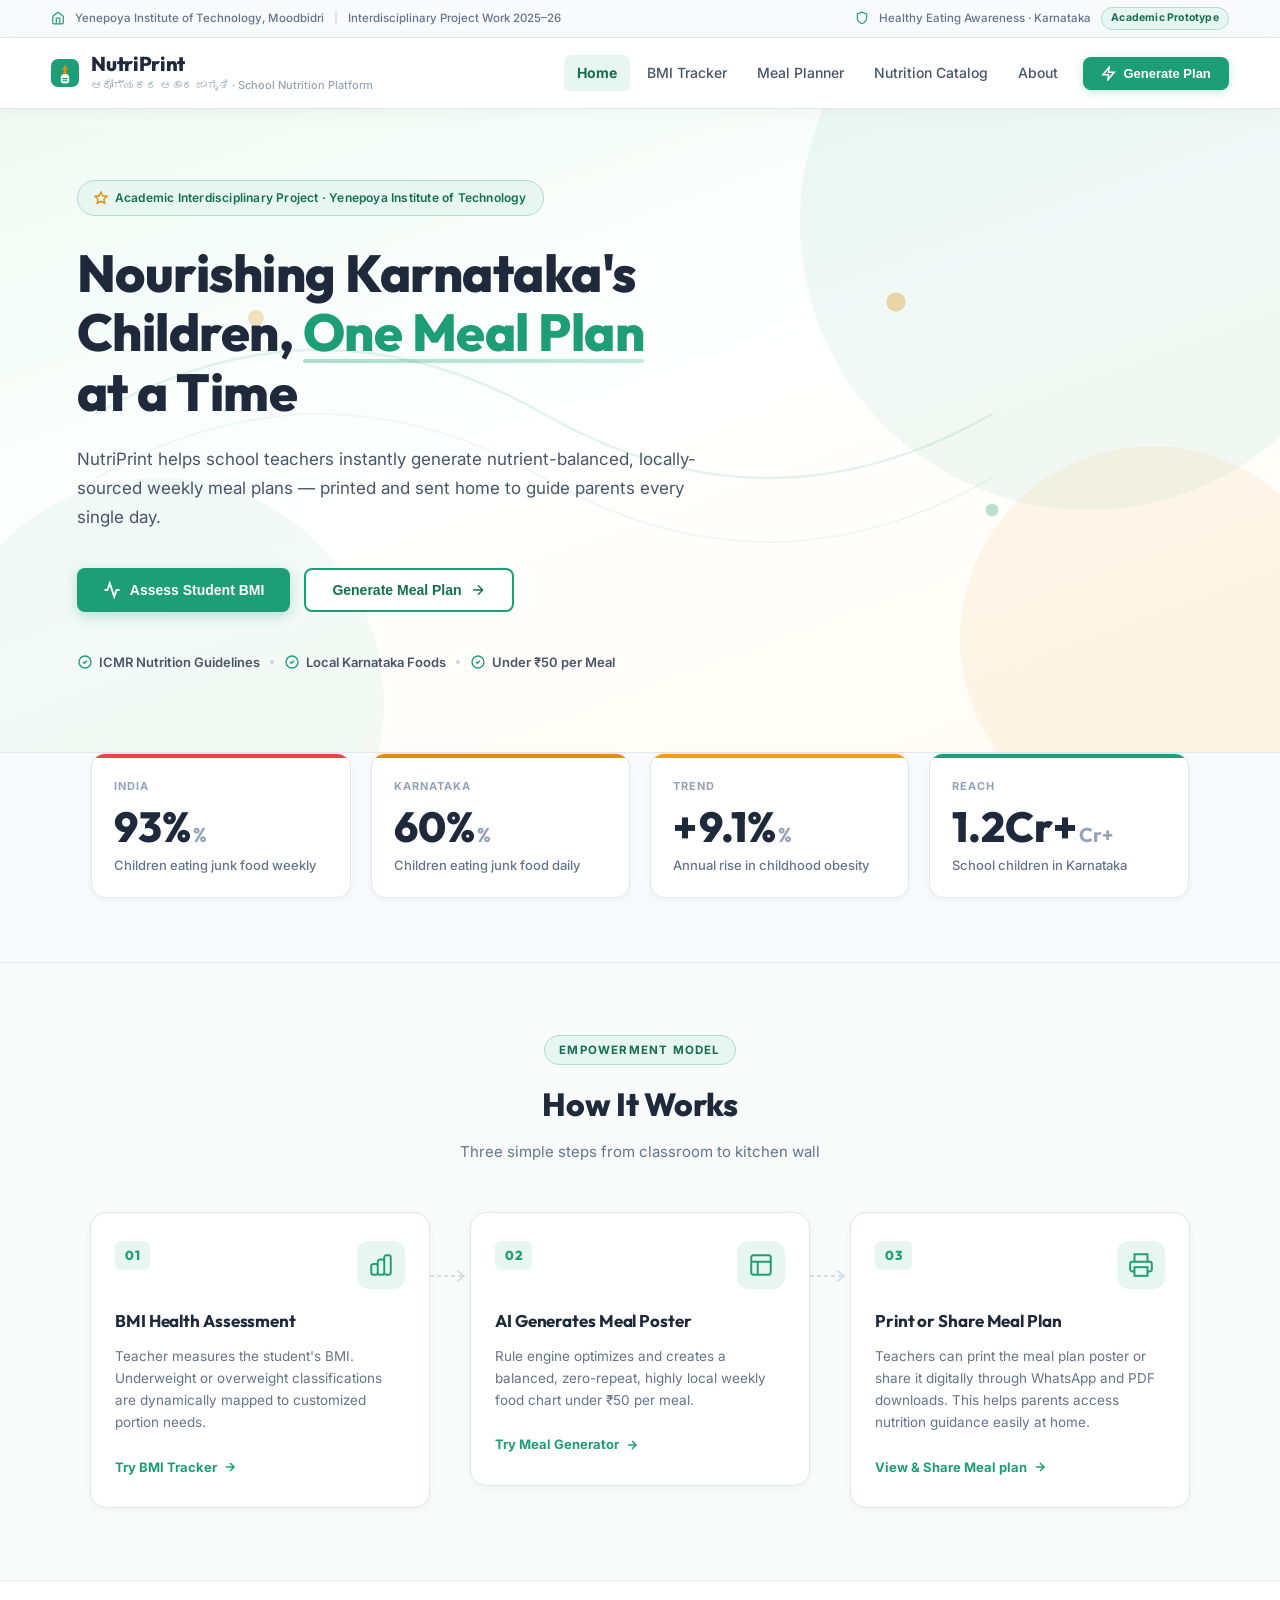
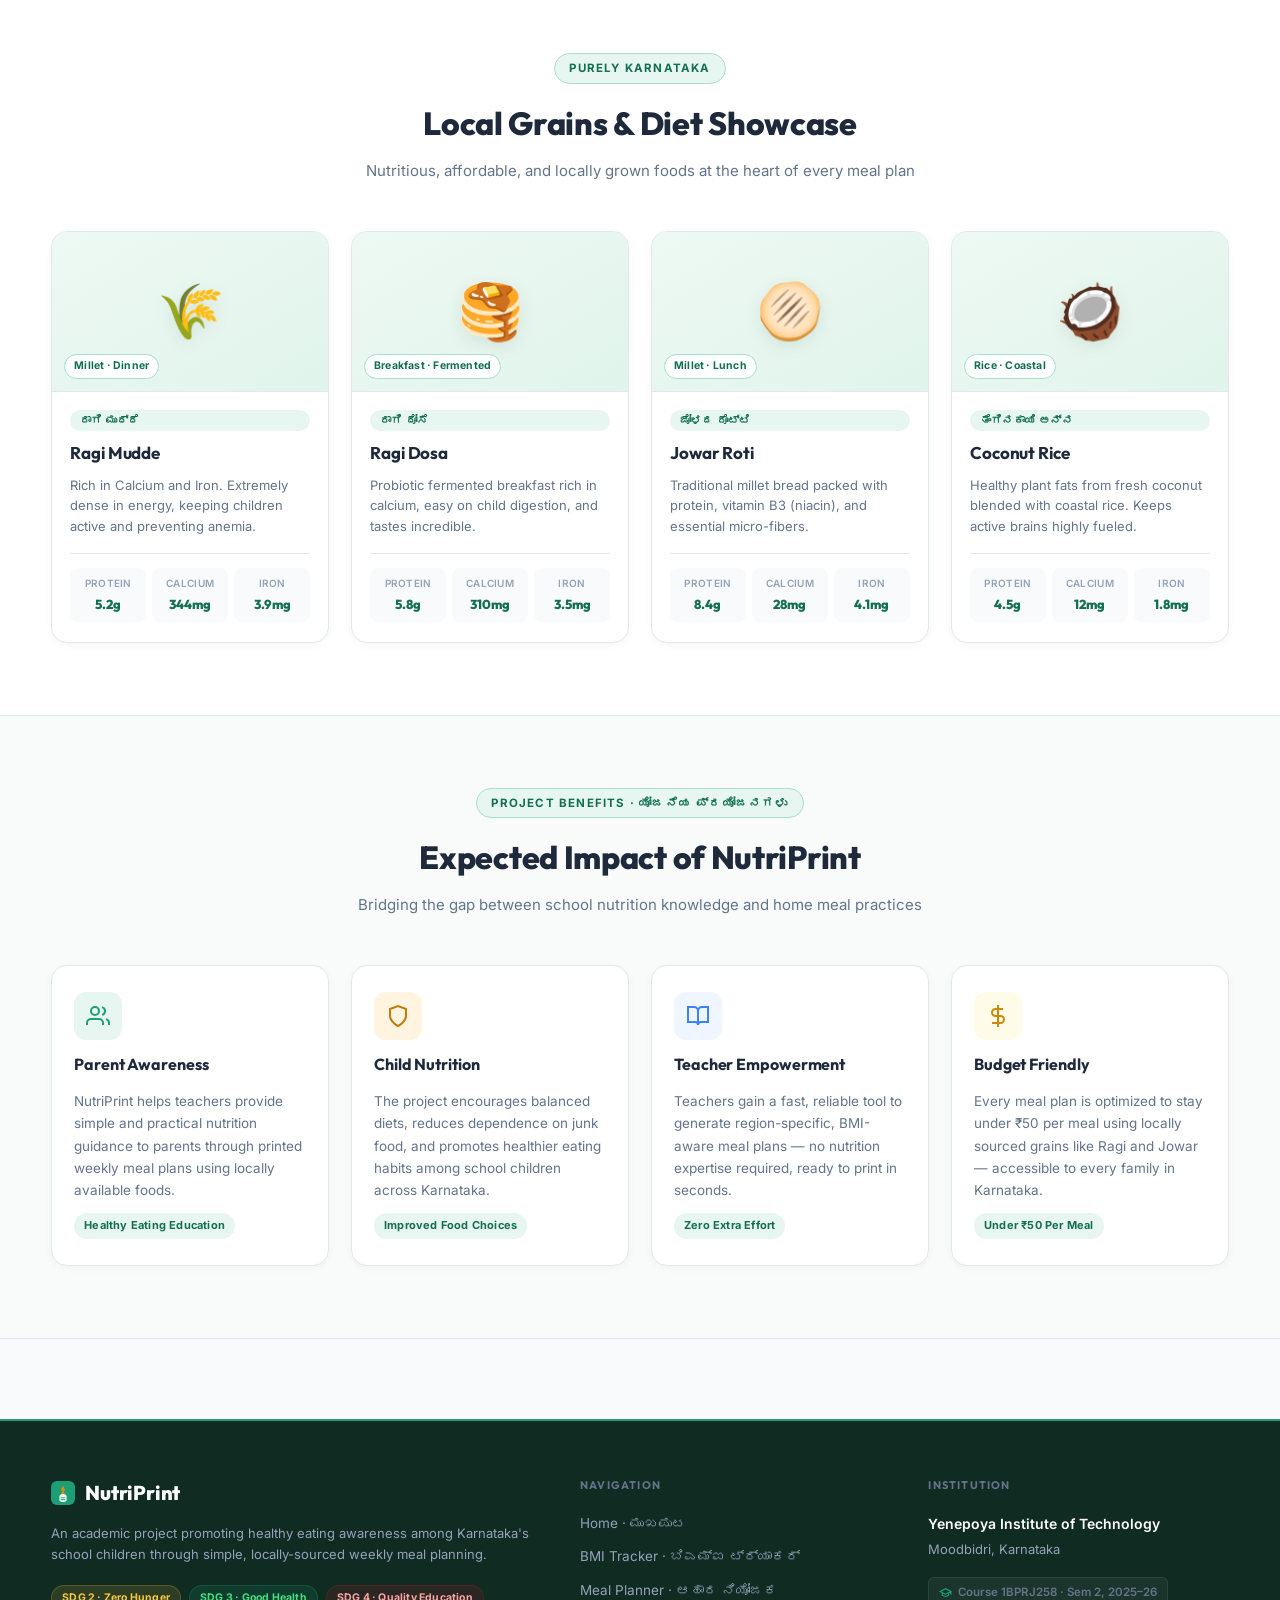
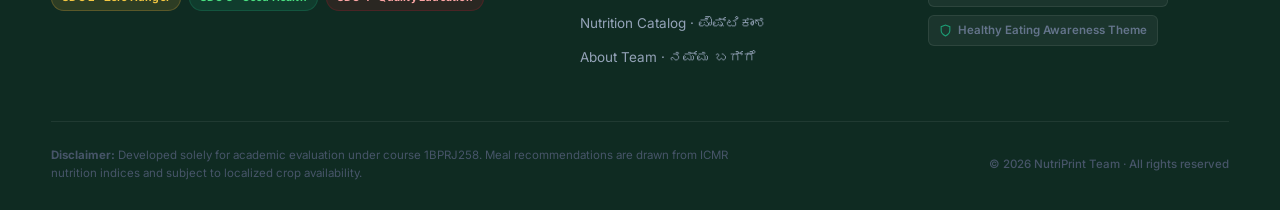
==== static/index.html @ 2e3b9989 "Update index.html" ====
<!DOCTYPE html>
<html lang="en">
<head>
    <meta charset="UTF-8">
    <meta name="viewport" content="width=device-width, initial-scale=1.0">
    <title>NutriPrint – Healthy Eating Awareness for Children</title>
    
    <!-- Stylesheets -->
    <link rel="stylesheet" href="/static/css/style.css">
    <link rel="stylesheet" href="/static/css/print.css" media="print">
    
    <!-- Favicon / Brand Styling -->
    <meta name="theme-color" content="#1D9E75">
    <meta name="description" content="NutriPrint generates customized, nutrient-balanced, local weekly meal plan posters for schools across Karnataka, raising health awareness directly in kitchens.">
</head>
<body>

    <!-- ==========================================
       PROJECT INFORMATION BAR
       ========================================== -->
    <div class="School-bar">
        <div class="left-links">
            <svg width="14" height="14" viewBox="0 0 24 24" fill="none" stroke="currentColor" stroke-width="2" aria-hidden="true"><path d="M3 9l9-7 9 7v11a2 2 0 01-2 2H5a2 2 0 01-2-2z"/><polyline points="9 22 9 12 15 12 15 22"/></svg>
            <span>Yenepoya Institute of Technology, Moodbidri</span>
            <span class="bar-divider">|</span>
            <span>Interdisciplinary Project Work 2025–26</span>
        </div>
        <div class="right-links">
            <svg width="14" height="14" viewBox="0 0 24 24" fill="none" stroke="currentColor" stroke-width="2" aria-hidden="true"><path d="M12 22s8-4 8-10V5l-8-3-8 3v7c0 6 8 10 8 10z"/></svg>
            <span>Healthy Eating Awareness · Karnataka</span>
            <span class="bar-chip">Academic Prototype</span>
        </div>
    </div>
    
    <!-- ==========================================
       MAIN NAVIGATION HEADER
       ========================================== -->
    <header class="main-header">
        <div class="header-container">
            <div class="logo-block">
                <div class="logo-icon" aria-hidden="true">
                    <svg width="28" height="28" viewBox="0 0 40 40" fill="none" xmlns="http://www.w3.org/2000/svg">
                        <rect width="40" height="40" rx="10" fill="#1D9E75"/>
                        <path d="M20 8 L24 16 L21 16 L23.5 24 L16.5 24 L19 16 L16 16 Z" fill="#E08E0B"/>
                        <path d="M14 26 C14 23 16.5 21.5 20 21.5 C23.5 21.5 26 23 26 26 L26 32 C26 34 23.5 35 20 35 C16.5 35 14 34 14 32 Z" fill="white" opacity="0.92"/>
                        <path d="M17 28 L23 28 M17 31 L23 31" stroke="#1D9E75" stroke-width="1.5" stroke-linecap="round"/>
                    </svg>
                </div>
                <div class="logo-text">
                    <h1>NutriPrint</h1>
                    <p>ಆರೋಗ್ಯಕರ ಆಹಾರ ಜಾಗೃತಿ · School Nutrition Platform</p>
                </div>
            </div>

            <!-- Hamburger Button for mobile -->
            <button class="hamburger-btn" id="menu-toggle" aria-label="Toggle navigation">
                <svg width="22" height="22" viewBox="0 0 24 24" fill="none" stroke="currentColor" stroke-width="2"><line x1="3" y1="6" x2="21" y2="6"/><line x1="3" y1="12" x2="21" y2="12"/><line x1="3" y1="18" x2="21" y2="18"/></svg>
            </button>

            <!-- Navigation Links -->
            <ul class="nav-menu" id="nav-links">
                <li>
                    <a class="nav-link active" data-target="home">Home</a>
                </li>
                <li>
                    <a class="nav-link" data-target="bmi">BMI Tracker</a>
                </li>
                <li>
                    <a class="nav-link" data-target="generator">Meal Planner</a>
                </li>
                <li>
                    <a class="nav-link" data-target="library">Nutrition Catalog</a>
                </li>
                <li>
                    <a class="nav-link" data-target="about">About</a>
                </li>
                <li>
                    <button class="header-btn" onclick="app.navigateTo('generator')">
                        <svg width="15" height="15" viewBox="0 0 24 24" fill="none" stroke="currentColor" stroke-width="2.5"><polygon points="13 2 3 14 12 14 11 22 21 10 12 10 13 2"/></svg>
                        Generate Plan
                    </button>
                </li>
            </ul>
        </div>
    </header>
    
    <!-- ==========================================
       MAIN CONTENT CONTAINER
       ========================================== -->
    <main>

        <!-- 1. LANDING PAGE VIEW -->
        <section id="home-section" class="app-section active">
            <!-- Hero Banner -->
            <div class="hero-banner">
                <div class="hero-illustration" aria-hidden="true">
                    <svg class="hero-bg-svg" viewBox="0 0 800 420" xmlns="http://www.w3.org/2000/svg" preserveAspectRatio="xMidYMid slice">
                        <circle cx="680" cy="80" r="180" fill="#1D9E75" opacity="0.06"/>
                        <circle cx="720" cy="340" r="120" fill="#E08E0B" opacity="0.07"/>
                        <circle cx="100" cy="380" r="140" fill="#1D9E75" opacity="0.05"/>
                        <path d="M60 200 Q200 120 340 200 T620 200" stroke="#1D9E75" stroke-width="1.5" fill="none" opacity="0.12"/>
                        <path d="M60 240 Q200 160 340 240 T620 240" stroke="#1D9E75" stroke-width="1" fill="none" opacity="0.08"/>
                        <circle cx="560" cy="130" r="6" fill="#E08E0B" opacity="0.35"/>
                        <circle cx="620" cy="260" r="4" fill="#1D9E75" opacity="0.3"/>
                        <circle cx="160" cy="140" r="5" fill="#E08E0B" opacity="0.25"/>
                    </svg>
                </div>

                <div class="hero-content">
                    <div class="hero-badge">
                        <svg width="14" height="14" viewBox="0 0 24 24" fill="none" stroke="currentColor" stroke-width="2.5"><path d="M12 2l3.09 6.26L22 9.27l-5 4.87 1.18 6.88L12 17.77l-6.18 3.25L7 14.14 2 9.27l6.91-1.01L12 2z"/></svg>
                        Academic Interdisciplinary Project · Yenepoya Institute of Technology
                    </div>

                    <h2>Nourishing Karnataka's<br>Children, <span>One Meal Plan</span><br>at a Time</h2>

                    <p class="hero-subtitle">
                        NutriPrint helps school teachers instantly generate nutrient-balanced, locally-sourced weekly meal plans — printed and sent home to guide parents every single day.
                    </p>

                    <div class="hero-ctas">
                        <button class="btn-primary" onclick="app.navigateTo('bmi')">
                            <svg width="18" height="18" viewBox="0 0 24 24" fill="none" stroke="currentColor" stroke-width="2.5"><path d="M22 12h-4l-3 9L9 3l-3 9H2"/></svg>
                            Assess Student BMI
                        </button>
                        <button class="btn-secondary" onclick="app.navigateTo('generator')">
                            Generate Meal Plan
                            <svg width="16" height="16" viewBox="0 0 24 24" fill="none" stroke="currentColor" stroke-width="2"><path d="M5 12h14M12 5l7 7-7 7"/></svg>
                        </button>
                    </div>

                    <div class="hero-trust-row">
                        <div class="hero-trust-item">
                            <svg width="16" height="16" viewBox="0 0 24 24" fill="none" stroke="currentColor" stroke-width="2"><path d="M9 12l2 2 4-4m6 2a9 9 0 11-18 0 9 9 0 0118 0z"/></svg>
                            ICMR Nutrition Guidelines
                        </div>
                        <span class="hero-trust-divider"></span>
                        <div class="hero-trust-item">
                            <svg width="16" height="16" viewBox="0 0 24 24" fill="none" stroke="currentColor" stroke-width="2"><path d="M9 12l2 2 4-4m6 2a9 9 0 11-18 0 9 9 0 0118 0z"/></svg>
                            Local Karnataka Foods
                        </div>
                        <span class="hero-trust-divider"></span>
                        <div class="hero-trust-item">
                            <svg width="16" height="16" viewBox="0 0 24 24" fill="none" stroke="currentColor" stroke-width="2"><path d="M9 12l2 2 4-4m6 2a9 9 0 11-18 0 9 9 0 0118 0z"/></svg>
                            Under ₹50 per Meal
                        </div>
                    </div>
                </div>
            </div>

            <!-- Animated Statistics Grid -->
            <div class="stats-section">
                <div class="stats-grid" id="stats-container">
                    <div class="stat-card stat-card--red">
                        <div class="stat-eyebrow">India</div>
                        <div class="stat-number"><span id="stat-junk-india">0</span><span class="stat-unit">%</span></div>
                        <p>Children eating junk food weekly</p>
                    </div>
                    <div class="stat-card stat-card--orange">
                        <div class="stat-eyebrow">Karnataka</div>
                        <div class="stat-number"><span id="stat-junk-kar">0</span><span class="stat-unit">%</span></div>
                        <p>Children eating junk food daily</p>
                    </div>
                    <div class="stat-card stat-card--yellow">
                        <div class="stat-eyebrow">Trend</div>
                        <div class="stat-number">+<span id="stat-obesity">0</span><span class="stat-unit">%</span></div>
                        <p>Annual rise in childhood obesity</p>
                    </div>
                    <div class="stat-card stat-card--green">
                        <div class="stat-eyebrow">Reach</div>
                        <div class="stat-number"><span id="stat-students">0</span><span class="stat-unit">Cr+</span></div>
                        <p>School children in Karnataka</p>
                    </div>
                </div>
            </div>

            <!-- How It Works Flow -->
            <div class="how-it-works-section">
                <div class="section-title-wrapper">
                    <span class="section-tag">Empowerment Model</span>
                    <h2 class="section-title">How It Works</h2>
                    <p class="section-subtitle">Three simple steps from classroom to kitchen wall</p>
                </div>
                <div class="steps-grid">

                    <div class="step-card">
                        <div class="step-header">
                            <div class="step-number-badge">01</div>
                            <div class="step-icon-box">
                                <svg width="26" height="26" viewBox="0 0 24 24" fill="none" stroke="currentColor" stroke-width="1.8"><path d="M9 19v-6a2 2 0 00-2-2H5a2 2 0 00-2 2v6a2 2 0 002 2h2a2 2 0 002-2zm0 0V9a2 2 0 012-2h2a2 2 0 012 2v10m-6 0a2 2 0 002 2h2a2 2 0 002-2m0 0V5a2 2 0 012-2h2a2 2 0 012 2v14a2 2 0 01-2 2h-2a2 2 0 01-2-2z"/></svg>
                            </div>
                        </div>
                        <h3>BMI Health Assessment</h3>
                        <p>Teacher measures the student's BMI. Underweight or overweight classifications are dynamically mapped to customized portion needs.</p>
                        <div class="step-action" onclick="app.navigateTo('bmi')">
                            Try BMI Tracker
                            <svg width="14" height="14" viewBox="0 0 24 24" fill="none" stroke="currentColor" stroke-width="2.5"><path d="M5 12h14M12 5l7 7-7 7"/></svg>
                        </div>
                    </div>

                    <div class="step-connector" aria-hidden="true">
                        <svg width="40" height="24" viewBox="0 0 40 24" fill="none">
                            <path d="M0 12 L32 12" stroke="#CBD5E1" stroke-width="1.5" stroke-dasharray="4 3"/>
                            <path d="M28 7 L34 12 L28 17" stroke="#CBD5E1" stroke-width="1.5" stroke-linecap="round" stroke-linejoin="round" fill="none"/>
                        </svg>
                    </div>

                    <div class="step-card">
                        <div class="step-header">
                            <div class="step-number-badge">02</div>
                            <div class="step-icon-box">
                                <svg width="26" height="26" viewBox="0 0 24 24" fill="none" stroke="currentColor" stroke-width="1.8"><rect x="3" y="3" width="18" height="18" rx="2"/><path d="M3 9h18M9 21V9"/></svg>
                            </div>
                        </div>
                        <h3>AI Generates Meal Poster</h3>
                        <p>Rule engine optimizes and creates a balanced, zero-repeat, highly local weekly food chart under ₹50 per meal.</p>
                        <div class="step-action" onclick="app.navigateTo('generator')">
                            Try Meal Generator
                            <svg width="14" height="14" viewBox="0 0 24 24" fill="none" stroke="currentColor" stroke-width="2.5"><path d="M5 12h14M12 5l7 7-7 7"/></svg>
                        </div>
                    </div>

                    <div class="step-connector" aria-hidden="true">
                        <svg width="40" height="24" viewBox="0 0 40 24" fill="none">
                            <path d="M0 12 L32 12" stroke="#CBD5E1" stroke-width="1.5" stroke-dasharray="4 3"/>
                            <path d="M28 7 L34 12 L28 17" stroke="#CBD5E1" stroke-width="1.5" stroke-linecap="round" stroke-linejoin="round" fill="none"/>
                        </svg>
                    </div>

                    <div class="step-card">
                        <div class="step-header">
                            <div class="step-number-badge">03</div>
                            <div class="step-icon-box">
                                <svg width="26" height="26" viewBox="0 0 24 24" fill="none" stroke="currentColor" stroke-width="1.8"><polyline points="6 9 6 2 18 2 18 9"/><path d="M6 18H4a2 2 0 01-2-2v-5a2 2 0 012-2h16a2 2 0 012 2v5a2 2 0 01-2 2h-2"/><rect x="6" y="14" width="12" height="8"/></svg>
                            </div>
                        </div>
                        <h3>Print or Share Meal Plan</h3>
                        <p>Teachers can print the meal plan poster or share it digitally through WhatsApp and PDF downloads. This helps parents access nutrition guidance easily at home.</p>
                        <div class="step-action" onclick="app.navigateTo('generator')">
                            View & Share Meal plan
                            <svg width="14" height="14" viewBox="0 0 24 24" fill="none" stroke="currentColor" stroke-width="2.5"><path d="M5 12h14M12 5l7 7-7 7"/></svg>
                        </div>
                    </div>

                </div>
            </div>

            <!-- Local Foods Showcase -->
            <div class="showcase-section">
                <div class="section-title-wrapper">
                    <span class="section-tag">Purely Karnataka</span>
                    <h2 class="section-title">Local Grains & Diet Showcase</h2>
                    <p class="section-subtitle">Nutritious, affordable, and locally grown foods at the heart of every meal plan</p>
                </div>
                <div class="showcase-grid">

                    <div class="showcase-card">
                        <div class="showcase-img">
                            <div class="showcase-emoji">🌾</div>
                            <span class="showcase-category-tag">Millet · Dinner</span>
                        </div>
                        <div class="showcase-info">
                            <span class="kn-name-pill">ರಾಗಿ ಮುದ್ದೆ</span>
                            <h3>Ragi Mudde</h3>
                            <p class="description">Rich in Calcium and Iron. Extremely dense in energy, keeping children active and preventing anemia.</p>
                            <div class="showcase-macros">
                                <div class="macro-item">
                                    <span class="macro-label">Protein</span>
                                    <span class="macro-value">5.2g</span>
                                </div>
                                <div class="macro-item">
                                    <span class="macro-label">Calcium</span>
                                    <span class="macro-value">344mg</span>
                                </div>
                                <div class="macro-item">
                                    <span class="macro-label">Iron</span>
                                    <span class="macro-value">3.9mg</span>
                                </div>
                            </div>
                        </div>
                    </div>

                    <div class="showcase-card">
                        <div class="showcase-img">
                            <div class="showcase-emoji">🥞</div>
                            <span class="showcase-category-tag">Breakfast · Fermented</span>
                        </div>
                        <div class="showcase-info">
                            <span class="kn-name-pill">ರಾಗಿ ದೋಸೆ</span>
                            <h3>Ragi Dosa</h3>
                            <p class="description">Probiotic fermented breakfast rich in calcium, easy on child digestion, and tastes incredible.</p>
                            <div class="showcase-macros">
                                <div class="macro-item">
                                    <span class="macro-label">Protein</span>
                                    <span class="macro-value">5.8g</span>
                                </div>
                                <div class="macro-item">
                                    <span class="macro-label">Calcium</span>
                                    <span class="macro-value">310mg</span>
                                </div>
                                <div class="macro-item">
                                    <span class="macro-label">Iron</span>
                                    <span class="macro-value">3.5mg</span>
                                </div>
                            </div>
                        </div>
                    </div>

                    <div class="showcase-card">
                        <div class="showcase-img">
                            <div class="showcase-emoji">🫓</div>
                            <span class="showcase-category-tag">Millet · Lunch</span>
                        </div>
                        <div class="showcase-info">
                            <span class="kn-name-pill">ಜೋಳದ ರೊಟ್ಟಿ</span>
                            <h3>Jowar Roti</h3>
                            <p class="description">Traditional millet bread packed with protein, vitamin B3 (niacin), and essential micro-fibers.</p>
                            <div class="showcase-macros">
                                <div class="macro-item">
                                    <span class="macro-label">Protein</span>
                                    <span class="macro-value">8.4g</span>
                                </div>
                                <div class="macro-item">
                                    <span class="macro-label">Calcium</span>
                                    <span class="macro-value">28mg</span>
                                </div>
                                <div class="macro-item">
                                    <span class="macro-label">Iron</span>
                                    <span class="macro-value">4.1mg</span>
                                </div>
                            </div>
                        </div>
                    </div>

                    <div class="showcase-card">
                        <div class="showcase-img">
                            <div class="showcase-emoji">🥥</div>
                            <span class="showcase-category-tag">Rice · Coastal</span>
                        </div>
                        <div class="showcase-info">
                            <span class="kn-name-pill">ತೆಂಗಿನಕಾಯಿ ಅನ್ನ</span>
                            <h3>Coconut Rice</h3>
                            <p class="description">Healthy plant fats from fresh coconut blended with coastal rice. Keeps active brains highly fueled.</p>
                            <div class="showcase-macros">
                                <div class="macro-item">
                                    <span class="macro-label">Protein</span>
                                    <span class="macro-value">4.5g</span>
                                </div>
                                <div class="macro-item">
                                    <span class="macro-label">Calcium</span>
                                    <span class="macro-value">12mg</span>
                                </div>
                                <div class="macro-item">
                                    <span class="macro-label">Iron</span>
                                    <span class="macro-value">1.8mg</span>
                                </div>
                            </div>
                        </div>
                    </div>

                </div>
            </div>

            <!-- Expected Impact / Benefits -->
            <div class="testimonial-section">
                <div class="section-title-wrapper">
                    <span class="section-tag">Project Benefits · ಯೋಜನೆಯ ಪ್ರಯೋಜನಗಳು</span>
                    <h2 class="section-title">Expected Impact of NutriPrint</h2>
                    <p class="section-subtitle">Bridging the gap between school nutrition knowledge and home meal practices</p>
                </div>

                <div class="testimonial-container">

                    <div class="testimonial-card">
                        <div class="impact-icon-wrap impact-icon--green">
                            <svg width="24" height="24" viewBox="0 0 24 24" fill="none" stroke="currentColor" stroke-width="2"><path d="M17 21v-2a4 4 0 00-4-4H5a4 4 0 00-4 4v2"/><circle cx="9" cy="7" r="4"/><path d="M23 21v-2a4 4 0 00-3-3.87"/><path d="M16 3.13a4 4 0 010 7.75"/></svg>
                        </div>
                        <h4>Parent Awareness</h4>
                        <p>NutriPrint helps teachers provide simple and practical nutrition guidance to parents through printed weekly meal plans using locally available foods.</p>
                        <div class="impact-tag">Healthy Eating Education</div>
                    </div>

                    <div class="testimonial-card">
                        <div class="impact-icon-wrap impact-icon--orange">
                            <svg width="24" height="24" viewBox="0 0 24 24" fill="none" stroke="currentColor" stroke-width="2"><path d="M12 22s8-4 8-10V5l-8-3-8 3v7c0 6 8 10 8 10z"/></svg>
                        </div>
                        <h4>Child Nutrition</h4>
                        <p>The project encourages balanced diets, reduces dependence on junk food, and promotes healthier eating habits among school children across Karnataka.</p>
                        <div class="impact-tag">Improved Food Choices</div>
                    </div>

                    <div class="testimonial-card">
                        <div class="impact-icon-wrap impact-icon--blue">
                            <svg width="24" height="24" viewBox="0 0 24 24" fill="none" stroke="currentColor" stroke-width="2"><path d="M2 3h6a4 4 0 014 4v14a3 3 0 00-3-3H2z"/><path d="M22 3h-6a4 4 0 00-4 4v14a3 3 0 013-3h7z"/></svg>
                        </div>
                        <h4>Teacher Empowerment</h4>
                        <p>Teachers gain a fast, reliable tool to generate region-specific, BMI-aware meal plans — no nutrition expertise required, ready to print in seconds.</p>
                        <div class="impact-tag">Zero Extra Effort</div>
                    </div>

                    <div class="testimonial-card">
                        <div class="impact-icon-wrap impact-icon--yellow">
                            <svg width="24" height="24" viewBox="0 0 24 24" fill="none" stroke="currentColor" stroke-width="2"><line x1="12" y1="1" x2="12" y2="23"/><path d="M17 5H9.5a3.5 3.5 0 000 7h5a3.5 3.5 0 010 7H6"/></svg>
                        </div>
                        <h4>Budget Friendly</h4>
                        <p>Every meal plan is optimized to stay under ₹50 per meal using locally sourced grains like Ragi and Jowar — accessible to every family in Karnataka.</p>
                        <div class="impact-tag">Under ₹50 Per Meal</div>
                    </div>

                </div>
            </div>
            
        </section>

        <!-- 2. STUDENT GROWTH & BMI TRACKER VIEW -->
        <section id="bmi-section" class="app-section">
            <div class="generator-section">
                <div class="section-title-wrapper">
                    <span class="section-tag">Student Growth Assessment</span>
                    <h2 class="section-title">Student Growth & BMI Tracker</h2>
                </div>

                <div class="generator-layout">
                    <!-- Left column: inputs -->
                    <div class="form-panel">
                        <form id="bmi-form" onsubmit="app.submitBMIForm(event)">
                            <div class="form-group">
                                <label for="bmi_student_name">Student Name / ವಿದ್ಯಾರ್ಥಿ ಹೆಸರು</label>
                                <input type="text" id="bmi_student_name" class="form-control" placeholder="e.g. Mohammed Shadman" required>
                            </div>
                            <div class="form-group">
                                <label for="bmi_age">Age / ವಯಸ್ಸು <span>(5 - 15 Years)</span></label>
                                <input type="number" id="bmi_age" class="form-control" min="5" max="15" value="10" required>
                            </div>
                            <div class="form-group">
                                <label for="bmi_gender">Gender / ಲಿಂಗ</label>
                                <select id="bmi_gender" class="form-control">
                                    <option value="Boy">Boy (ಬಾಲಕ)</option>
                                    <option value="Girl">Girl (ಬಾಲಕಿ)</option>
                                </select>
                            </div>
                            <div class="form-group">
                                <label for="bmi_height">Height / ಎತ್ತರ <span>(in cm)</span></label>
                                <input type="number" id="bmi_height" class="form-control" placeholder="e.g. 135" min="80" max="200" required>
                            </div>
                            <div class="form-group">
                                <label for="bmi_weight">Weight / ತೂಕ <span>(in kg)</span></label>
                                <input type="number" id="bmi_weight" class="form-control" placeholder="e.g. 30" min="10" max="120" step="0.1" required>
                            </div>
                            <button type="submit" class="btn-primary btn-generate">
                                Calculate Health Status / ಮೌಲ್ಯಮಾಪನ 📊
                            </button>
                        </form>
                    </div>

                    <!-- Right Column: Visual Report card -->
                    <div class="preview-panel">
                        <div class="preview-header">
                            <div class="preview-title">
                                <span class="status-dot active"></span> Growth Assessment Report (ಆರೋಗ್ಯ ವರದಿ ಪತ್ರ)
                            </div>
                        </div>

                        <!-- Empty state -->
                        <div class="empty-state" id="bmi-empty">
                            <div class="empty-state-icon">📏</div>
                            <h3>No BMI Assessment Loaded</h3>
                            <p>Enter the child's height, weight, and name on the left to calculate their growth classification according to national nutritional growth indexes.</p>
                        </div>

                        <!-- Report Card view -->
                        <div id="bmi-report-view" style="display: none; padding: 40px; flex-direction: column; justify-content: space-between; height: 100%;">
                            <div style="display: flex; flex-direction: column; gap: 15px;">
                                <div style="display: flex; justify-content: space-between; border-bottom: 2px dashed var(--border); padding-bottom: 15px;">
                                    <div>
                                        <h3 style="font-size: 22px; color: var(--primary-dark);" id="rep-student-name">Mohammed Shadman</h3>
                                        <p style="font-size: 13px; color:#64748B;" id="rep-meta-desc">Age: 10 • Gender: Boy</p>
                                    </div>
                                    <div style="text-align: right;">
                                        <div style="font-size: 11px; font-weight: 700; color: #475569; text-transform: uppercase;">Growth Index Status</div>
                                        <span id="rep-status-badge" style="display: inline-block; padding: 4px 12px; border-radius: 4px; font-weight: 700; font-size: 12px; margin-top: 5px; color:#FFFFFF; background-color:#1D9E75;">NORMAL (ಸಾಮಾನ್ಯ)</span>
                                    </div>
                                </div>

                                <!-- BMI Value bubble and slider -->
                                <div style="background-color: var(--light-bg); border-radius: 12px; padding: 20px; text-align: center; border: 1px solid var(--border);">
                                    <div style="font-size: 13px; font-weight: 700; color: #64748B;">Calculated Body Mass Index (BMI)</div>
                                    <div style="font-size: 40px; font-weight: 800; color: var(--primary); font-family: 'Outfit'; margin: 2px 0;" id="rep-bmi-val">16.5</div>
                                    <p style="font-size: 12px; color: #475569; max-width: 500px; margin: 0 auto 15px auto;" id="rep-status-advice">
                                        The child has healthy growth parameters. Maintain a balanced diet using fresh vegetables, pulses, and locally grown millets.
                                    </p>

                                    <!-- visual gauge slide bar -->
                                    <div style="height: 10px; border-radius: 5px; background: linear-gradient(90deg, #F59E0B 0%, #10B981 35%, #FBBF24 70%, #EF4444 100%); position: relative; margin-top: 20px; width: 100%;">
                                        <!-- pointer -->
                                        <div id="rep-bmi-pointer" style="width: 16px; height: 16px; border-radius: 50%; background-color: #121F1B; border: 3px solid #FFFFFF; position: absolute; top: -3px; left: 45%; transition: left 0.5s ease;"></div>
                                    </div>
                                    <div style="display: flex; justify-content: space-between; font-size: 9px; color:#64748B; font-weight:700; margin-top: 8px;">
                                        <span>Underweight (<18.5)</span>
                                        <span>Normal (18.5-24.9)</span>
                                        <span>Overweight (25-29.9)</span>
                                        <span>Obese (>=30)</span>
                                    </div>
                                </div>

                                <!-- Dynamic portion suggestion details -->
                                <div style="background-color: var(--accent-light); border-radius: 8px; padding: 12px; border-left: 5px solid var(--accent); font-size: 12px;">
                                    <strong>Portion Plan Recommendation / ಶಿಫಾರಸು ಪೌಷ್ಟಿಕಾಂಶ ಭಾಗ:</strong>
                                    <p style="margin-top: 4px; color:#334155;" id="rep-portion-advice">
                                        Standard balanced portions (100% capacity) optimized for higher primary child growth indices.
                                    </p>
                                </div>

                                <!-- Interactive BMI custom optimization selector -->
                                <div style="background-color: #E2ECE9; border-radius: 8px; padding: 15px; border: 1.5px solid var(--primary); display: flex; flex-direction: column; gap: 6px;">
                                    <label for="bmi_optimization_focus" style="display: block; font-weight: 700; font-size: 13px; color: var(--primary-dark);">
                                        AI Meal Customization Strategy / ಆಹಾರ ಯೋಜನೆ ಆದ್ಯತೆ:
                                    </label>
                                    <p style="font-size:11px; color:#475569; margin-bottom: 2px;">Customize meal balancing filters specifically matching the child's assessed metabolic growth rates.</p>
                                    <select id="bmi_optimization_focus" class="form-control" style="font-size: 13px; padding: 8px 12px; border-color:var(--primary); font-weight:600; color:var(--dark);">
                                        <option value="standard" selected>Standard Portion Scaling (ಸಮತೋಲಿತ ಆಹಾರ)</option>
                                        <option value="high_protein">High-Protein & Growth Booster (ಅಧಿಕ ಪ್ರೋಟೀನ್)</option>
                                        <option value="calcium_iron">Calcium & Iron Rich (ಮೂಳೆ ಬಲವರ್ಧನೆ)</option>
                                        <option value="low_calorie">Low-Calorie & High-Fiber (ತೂಕ ನಿರ್ವಹಣೆ)</option>
                                    </select>
                                </div>
                            </div>

                            <!-- CTA to planner -->
                            <div style="display: flex; justify-content: flex-end; border-top: 1px solid var(--border); padding-top: 15px; margin-top: 15px;">
                                <button class="btn-primary" onclick="app.applyBMIToPlan()" style="width: 100%; justify-content: center;">
                                    Generate Customized Meal Plan / ಆಹಾರ ಪಟ್ಟಿ ರಚಿಸಿ ⚡
                                </button>
                            </div>
                        </div>
                    </div>
                </div>
            </div>
        </section>

        <!-- 3. GENERATOR & LIVE PREVIEW PAGE -->
        <section id="generator-section" class="app-section">
            <div class="generator-section">
                <div class="section-title-wrapper">
                    <span class="section-tag">Dynamic Rule-Engine</span>
                    <h2 class="section-title">AI Weekly Meal Plan Generator</h2>
                </div>
                
                <div class="generator-layout">
                    <!-- Form Control Sidebar -->
                    <div class="form-panel">
                        <form id="generator-form" onsubmit="app.submitForm(event)">
                            <div class="form-group">
                                <label for="school_name">School Name / ಶಾಲೆಯ ಹೆಸರು</label>
                                <input type="text" id="school_name" class="form-control" placeholder="e.g. School Higher Primary School" required>
                                <span class="form-error" id="err-school">Please enter the school name</span>
                            </div>

                            <!-- Optional personalization fields -->
                            <div class="form-group">
                                <label for="student_name">Student Name (Optional) / ಮಗುವಿನ ಹೆಸರು (ಐಚ್ಛಿಕ)</label>
                                <input type="text" id="student_name" class="form-control" placeholder="e.g. Master Shadman">
                            </div>
                            
                            <div class="form-group">
                                <label for="teacher_name">Class Teacher Name / ವರ್ಗ ಶಿಕ್ಷಕರ ಹೆಸರು</label>
                                <input type="text" id="teacher_name" class="form-control" placeholder="e.g. Smt. Savitha" required>
                                <span class="form-error" id="err-teacher">Please enter the teacher's name</span>
                            </div>
                            
                            <div class="form-group">
                                <label for="age_group">Age Group / ವಯೋಮಾನ</label>
                                <select id="age_group" class="form-control">
                                    <option value="5-8">5 – 8 Years (Lower Primary)</option>
                                    <option value="9-12" selected>9 – 12 Years (Higher Primary)</option>
                                    <option value="13-15">13 – 15 Years (High School)</option>
                                </select>
                            </div>
                            
                            <div class="form-group">
                                <label for="preference">Diet Preference / ಆಹಾರ ಪದ್ಧತಿ</label>
                                <select id="preference" class="form-control">
                                    <option value="Vegetarian" selected>Vegetarian (ಸಸ್ಯಾಹಾರಿ)</option>
                                    <option value="Eggetarian">Eggetarian (ಮೊಟ್ಟೆ ಆಹಾರ)</option>
                                    <option value="Non-vegetarian">Non-vegetarian (ಮಾಂಸಾಹಾರಿ)</option>
                                </select>
                            </div>
                            
                            <div class="form-group">
                                <label for="region">District/Region / ಜಿಲ್ಲೆ/ಪ್ರದೇಶ</label>
                                <select id="region" class="form-control">
                                    <option value="Mangalore" selected>Mangalore / Dakshina Kannada</option>
                                    <option value="Udupi">Udupi</option>
                                    <option value="Shivamogga">Shivamogga (Malnad)</option>
                                    <option value="Bengaluru Rural">Bengaluru Rural</option>
                                </select>
                            </div>
                            
                            <div class="form-group">
                                <label for="month">Academic Month / ಶೈಕ್ಷಣಿಕ ತಿಂಗಳು</label>
                                <select id="month" class="form-control">
                                    <option value="June" selected>June / ಜೂನ್</option>
                                    <option value="July">July / ಜುಲೈ</option>
                                    <option value="August">August / ಆಗಸ್ಟ್</option>
                                    <option value="September">September / ಸೆಪ್ಟೆಂಬರ್</option>
                                    <option value="October">October / ಅಕ್ಟೋಬರ್</option>
                                    <option value="November">November / ನವೆಂಬರ್</option>
                                    <option value="December">December / ಡಿಸೆಂಬರ್</option>
                                </select>
                            </div>

                            <!-- Custom AI optimization focus -->
                            <div class="form-group">
                                <label for="optimization_strategy">AI Customization Strategy / ಆಹಾರ ಆದ್ಯತೆ</label>
                                <select id="optimization_strategy" class="form-control">
                                    <option value="standard" selected>Standard Balanced Scaling (ಸಮತೋಲಿತ ಆಹಾರ)</option>
                                    <option value="high_protein">High-Protein & Growth Booster (ಅಧಿಕ ಪ್ರೋಟೀನ್)</option>
                                    <option value="calcium_iron">Calcium & Iron Rich (ಮೂಳೆ ಬಲವರ್ಧನೆ)</option>
                                    <option value="low_calorie">Calorie-Control & High-Fiber (ಕಡಿಮೆ ಕ್ಯಾಲೋರಿ)</option>
                                </select>
                            </div>

                            <!-- Hidden fields passed from BMI calculator -->
                            <input type="hidden" id="bmi_status_hidden" value="Normal">
                            
                            <button type="submit" class="btn-primary btn-generate">
                                Generate Poster / ರಚಿಸಿ 
                                <span style="font-size: 16px;">⚡</span>
                            </button>
                        </form>
                    </div>

                    <!-- Interactive Live Preview Area -->
                    <div class="preview-panel" id="preview-panel" style="position: relative;">
                        <!-- Loading spinner state -->
                        <div class="loading-overlay" id="gen-loading">
                            <div class="loading-spinner"></div>
                            <p>AI Engine Balancing Nutrients...<br>ಕರ್ನಾಟಕ ಸ್ಥಳೀಯ ಆಹಾರ ಪಟ್ಟಿಯನ್ನು ಸಿದ್ಧಪಡಿಸಲಾಗುತ್ತಿದೆ...</p>
                        </div>
                        
                        <!-- Empty initial state -->
                        <div class="empty-state" id="gen-empty">
                            <div class="empty-state-icon">📋</div>
                            <h3>No Poster Generated Yet</h3>
                            <p>Fill out the school parameters on the left and click "Generate Poster" to launch the rule engine.</p>
                        </div>

                        <!-- Full Poster Presentation and Controls -->
                        <div id="gen-success" style="display: none; flex-direction: column; height: 100%;">
                            <div class="preview-header">
                                <div class="preview-title">
                                    <span class="status-dot active"></span> Live A4 Poster Preview (A4 ಸ್ಕ್ರಾಲ್ ಪ್ರಿವ್ಯೂ)
                                </div>
                                <span style="font-size: 11px; font-weight: 700; color: #475569;">Scrollable / ಸ್ಕ್ರಾಲ್ ಮಾಡಿ</span>
                            </div>

                            <!-- Scrollable Poster frame -->
                            <div class="poster-container-scroll">
                                <!-- Actual A4 Canvas -->
                                <div class="a4-poster" id="printable-poster">
                                    <!-- A4 HEADER -->
                                    <div class="poster-header">
                                        <div class="poster-header-left">
                                            <svg class="School-emblem-svg" viewBox="0 0 100 100" xmlns="http://www.w3.org/2000/svg" style="height: 50px;">
                                                <circle cx="50" cy="50" r="46" fill="#1D9E75" stroke="#E08E0B" stroke-width="3"/>
                                                <path d="M50 20 L58 35 L52 35 L56 50 L44 50 L48 35 L42 35 Z" fill="#E08E0B"/>
                                                <path d="M38 52 C38 48 42 45 50 45 C58 45 62 48 62 52 L62 70 C62 74 58 76 50 76 C42 76 38 74 38 70 Z" fill="#FFFFFF"/>
                                                <circle cx="50" cy="72" r="3" fill="#E08E0B"/>
                                            </svg>
                                            <div>
                                                <h3 style="font-size:16px; color: var(--primary-dark); font-weight:800; font-family:'Outfit';">
ನ್ಯೂಟ್ರಿಪ್ರಿಂಟ್ | NutriPrint
</h3>

<p style="font-size:9px; font-weight:700; color:#64748B; letter-spacing:0.5px;">
ಮಕ್ಕಳ ಆರೋಗ್ಯಕರ ಆಹಾರ ಜಾಗೃತಿ ಯೋಜನೆ | Healthy Eating Awareness Initiative for Children
</p>
                                            </div>
                                        </div>
                                        <div class="poster-school-meta">
                                            <h4 id="post-school-title">School School Mangalore</h4>
                                            <p>Class Teacher: <span id="post-teacher-val">Smt. Savitha</span></p>
                                            <p>Month: <span id="post-month-val">June 2026</span></p>
                                        </div>
                                    </div>

                                    <!-- Personalized child info if available -->
                                    <div class="poster-student-badge" id="post-student-badge" style="display: none; justify-content: space-between; align-items: center; background-color: var(--primary-light); padding: 8px 15px; border-radius: 6px; margin-bottom: 15px; border: 1px solid var(--primary);">
                                        <div style="font-size: 11px; font-weight:700; color:var(--primary-dark);">
                                            ಆರೋಗ್ಯವಂತ ಮಗು / Healthy Child: <span id="post-student-name-val">-</span>
                                        </div>
                                        <div style="font-size: 10px; font-weight:700; color:var(--accent);" id="post-student-bmi-val">
                                            Growth Status: Normal
                                        </div>
                                    </div>

                                    <!-- TITLE -->
                                    <div class="poster-title-block">
                                        <h2>ಈ ವಾರದ ಆರೋಗ್ಯಕರ ಊಟದ ಯೋಜನೆ</h2>
                                        <h3>Weekly Healthy Nutrient-Balanced Meal Plan</h3>
                                        <p style="font-size: 9px; font-weight:700; color: var(--primary); margin-top: 5px;" id="post-portion-label">
                                            Portions: Standard balanced portions for higher primary school growth.
                                        </p>
                                    </div>

                                    <!-- GRID Mon-Sat -->
                                    <div class="poster-grid" id="poster-grid-canvas">
                                        <!-- Header row -->
                                        <div class="grid-cell grid-header-cell">
                                            <span>Meal Slot</span>
                                            <span class="kn-day">ಊಟದ ಸಮಯ</span>
                                        </div>
                                        <div class="grid-cell grid-header-cell">
                                            <span>Mon</span>
                                            <span class="kn-day">ಸೋಮವಾರ</span>
                                        </div>
                                        <div class="grid-cell grid-header-cell">
                                            <span>Tue</span>
                                            <span class="kn-day">ಮಂಗಳವಾರ</span>
                                        </div>
                                        <div class="grid-cell grid-header-cell">
                                            <span>Wed</span>
                                            <span class="kn-day">ಬುಧವಾರ</span>
                                        </div>
                                        <div class="grid-cell grid-header-cell">
                                            <span>Thu</span>
                                            <span class="kn-day">ಗುರುವಾರ</span>
                                        </div>
                                        <div class="grid-cell grid-header-cell">
                                            <span>Fri</span>
                                            <span class="kn-day">ಶುಕ್ರವಾರ</span>
                                        </div>
                                        <div class="grid-cell grid-header-cell">
                                            <span>Sat</span>
                                            <span class="kn-day">ಶನಿವಾರ</span>
                                        </div>

                                        <!-- Rows generated dynamically via JS (Breakfast, Lunch, Snack, Dinner) -->
                                    </div>

                                    <!-- A4 FOOTER -->
                                    <div class="poster-footer">
                                        <div class="poster-guidelines">
                                            <strong>ಮಾರ್ಗದರ್ಶನ / Daily Health Guidelines:</strong>
                                            <ul style="margin-left: 15px; margin-top: 4px; font-size: 8px;">
                                                <li>Ensure child drinks 2 liters of pure filtered water daily.</li>
                                                <li>Hang this chart on your kitchen wall and follow the daily nutritious suggestions.</li>
                                                <li>Avoid commercial bakery items, high-sodium chips, and color-adulterated sweets.</li>
                                            </ul>
                                        </div>
                                        <div class="poster-disclaimer">
                                            <p>AI Engine Optimized & Verified under <strong>SDG 2 & 3</strong></p>
                                             <p style="margin-top: 3px;">
NutriPrint Academic Project • <span>Yenepoya Institute of Technology, Moodbidri</span>
</p>
                                        </div>
                                    </div>
                                </div>
                            </div>

                            <!-- Bottom Action Drawer -->
                            <div class="poster-actions-bar">
    <button class="btn-secondary" onclick="app.regeneratePlan()">
        🔄 Regenerate Plan
    </button>

    <button class="btn-secondary" onclick="window.print()">
        📄 Download PDF
    </button>

    <button class="btn-secondary"
onclick="window.open('https://wa.me/?text=NutriPrint%20Healthy%20Meal%20Plan')">
  📱 Share via WhatsApp
</button>

    <button class="btn-primary" onclick="window.print()">
        🖨️ Print Poster
    </button>
</div>
                        </div>
                    </div>
                </div>
            </div>
        </section>

        <!-- 4. NUTRITION LIBRARY PAGE VIEW -->
        <section id="library-section" class="app-section">
            <div class="library-section">
                <div class="section-title-wrapper">
                    <span class="section-tag">Full Food Catalog</span>
                    <h2 class="section-title">Karnataka School Nutrition Library</h2>
                </div>

                <!-- Filters & Search -->
                <div class="library-controls">
                    <div class="search-wrapper">
                        <input type="text" id="lib-search" class="search-input" placeholder="Search local foods (e.g. Ragi, Jowar, Khichdi...)" oninput="app.filterLibrary()">
                        <svg class="search-icon-svg" width="18" height="18" viewBox="0 0 24 24" fill="none" stroke="currentColor" stroke-width="2"><circle cx="11" cy="11" r="8"/><path d="m21 21-4.3-4.3"/></svg>
                    </div>
                    
                    <div class="filter-group">
                        <select id="lib-filter-cat" class="filter-select" onchange="app.filterLibrary()">
                            <option value="">All Categories (ಎಲ್ಲಾ ಆಹಾರಗಳು)</option>
                            <option value="breakfast">Breakfast Only (ತಿಂಡಿ)</option>
                            <option value="lunch">Lunch Only (ಮಧ್ಯಾಹ್ನದ ಊಟ)</option>
                            <option value="snack">Snacks Only (ಸಂಜೆ ತಿಂಡಿ)</option>
                            <option value="dinner">Dinner Only (ರಾತ್ರಿ ಊಟ)</option>
                        </select>

                        <select id="lib-filter-veg" class="filter-select" onchange="app.filterLibrary()">
                            <option value="all">All Preferences</option>
                            <option value="veg">Pure Vegetarian (ಸಸ್ಯಾಹಾರಿ)</option>
                        </select>
                    </div>
                </div>

                <!-- Dynamic Library Cards Grid -->
                <div class="library-grid" id="library-cards-canvas">
                    <!-- Seeding mock cards, will be managed and overwritten by app.js connection -->
                </div>
            </div>
        </section>

        <!-- 5. ABOUT & TEAM PAGE VIEW -->
        <section id="about-section" class="app-section">
            <div class="about-section">
                
                <div class="about-intro-grid">
                    <div class="about-intro-text">
                        <span class="section-tag">Interdisciplinary Project Work 2025-26</span>
                        <h2>Project NutriPrint</h2>
                        <p>
<strong>Problem Statement:</strong>
Lack of awareness and training among parents regarding healthy eating habits for children.
</p>
                        <p>
                            Parents in rural and semi-urban Karnataka lack systematic, easily accessible awareness about balanced child nutrition. They are busy with daily livelihood struggles and rarely search online for nutrition guidelines.
                        </p>
                        <p>
                            <strong>NutriPrint solves this elegantly.</strong> By routing customized dietary printouts through school teachers, the advice is physically printed and reaches the kitchen wall. Every single morning, parents see a structured, budget-friendly meal suggestion using locally available grains like Ragi and Jowar. Awareness is achieved passively, requiring zero technology adoption from the parents.
                        </p>
                    </div>

                    <!-- SDG Alignment Badges -->
                    <div class="about-visual-box">
                        <h3>United Nations SDG Alignment</h3>
                        <p style="margin-bottom: 20px; font-weight: 500;">This project is directly designed and mapped to address three critical UN Sustainable Development Goals:</p>
                        <div class="sdg-goals-panel">
                            <div class="sdg-badge sdg-2">
                                <h4>SDG 2</h4>
                                <p>Zero Hunger / ಹಸಿವು ಮುಕ್ತ</p>
                            </div>
                            <div class="sdg-badge sdg-3">
                                <h4>SDG 3</h4>
                                <p>Good Health / ಉತ್ತಮ ಆರೋಗ್ಯ</p>
                            </div>
                            <div class="sdg-badge sdg-4">
                                <h4>SDG 4</h4>
                                <p>Quality Ed / ಉತ್ತಮ ಶಿಕ್ಷಣ</p>
                            </div>
                        </div>
                    </div>
                </div>

                <!-- Team Section -->
                <div class="team-container">
                    <div class="section-title-wrapper">
                        <span class="section-tag">System Architects</span>
                        <h2 class="section-title">The Engineering Team</h2>
                    </div>

                    <div class="team-grid">
                        <!-- Mohammed Shadman -->
                        <div class="team-card">
                            <div class="team-avatar">MS</div>
                            <h4>Mohammed Shadman</h4>
                            <div class="team-usn">4DM24IS018</div>
                            <p class="team-details">Department of <span>ISE</span><br>Project Leader & System Architecture</p>
                        </div>
                        
                        <!-- Prakruthi P Shetty -->
                        <div class="team-card">
                            <div class="team-avatar">PS</div>
                            <h4>Prakruthi P Shetty</h4>
                            <div class="team-usn">4DM25IS012</div>
                            <p class="team-details">Department of <span>ISE</span><br>Nutrition Database & Data Management</p>
                        </div>

                        <!-- Prasad N Shenoy -->
                        <div class="team-card">
                            <div class="team-avatar">PN</div>
                            <h4>Prasad N Shenoy</h4>
                            <div class="team-usn">4DM25AI043</div>
                            <p class="team-details">Department of <span>AIML</span><br>AI Recommendation Engine</p>
                        </div>

                        <!-- Shaili -->
                        <div class="team-card">
                            <div class="team-avatar">SH</div>
                            <h4>Shaili</h4>
                            <div class="team-usn">4DM25CS074</div>
                            <p class="team-details">Department of <span>CSE</span><br>Frontend Development</p>
                        </div>

                        <!-- Slinal Xavier DSilva -->
                        <div class="team-card">
                            <div class="team-avatar">SX</div>
                            <h4>Slinal Xavier DSilva</h4>
                            <div class="team-usn">4DM25AI051</div>
                            <p class="team-details">Department of <span>AIML</span><br>NLP & Kannada Language Processing</p>
                        </div>

                        <!-- Swasthi -->
                        <div class="team-card">
                            <div class="team-avatar">SW</div>
                            <h4>Swasthi</h4>
                            <div class="team-usn">4DM25CS084</div>
                            <p class="team-details">Department of <span>CSE</span><br>UX Design & Testing</p>
                        </div>
                    </div>
                </div>

                <!-- Course Meta Box -->
                <div class="course-meta-box">
                    <p>
                        Course: <strong>1BPRJ258 — Interdisciplinary Project Work, Semester 2</strong><br>
                        Institution: <strong>Yenepoya Institute of Technology, Moodbidri</strong>
                    </p>
                </div>

            </div>
        </section>

    </main>

    <!-- ==========================================
       PROJECT FOOTER
       ========================================== -->
    <footer class="main-footer">
        <div class="footer-container">

            <div class="footer-brand">
                <div class="footer-logo-row">
                    <div class="footer-logo-icon" aria-hidden="true">
                        <svg width="24" height="24" viewBox="0 0 40 40" fill="none" xmlns="http://www.w3.org/2000/svg">
                            <rect width="40" height="40" rx="10" fill="#1D9E75"/>
                            <path d="M20 8 L24 16 L21 16 L23.5 24 L16.5 24 L19 16 L16 16 Z" fill="#E08E0B"/>
                            <path d="M14 26 C14 23 16.5 21.5 20 21.5 C23.5 21.5 26 23 26 26 L26 32 C26 34 23.5 35 20 35 C16.5 35 14 34 14 32 Z" fill="white" opacity="0.92"/>
                            <path d="M17 28 L23 28 M17 31 L23 31" stroke="#1D9E75" stroke-width="1.5" stroke-linecap="round"/>
                        </svg>
                    </div>
                    <h3>NutriPrint</h3>
                </div>
                <p>An academic project promoting healthy eating awareness among Karnataka's school children through simple, locally-sourced weekly meal planning.</p>
                <div class="footer-sdg-row">
                    <span class="footer-sdg-badge footer-sdg--gold">SDG 2 · Zero Hunger</span>
                    <span class="footer-sdg-badge footer-sdg--green">SDG 3 · Good Health</span>
                    <span class="footer-sdg-badge footer-sdg--red">SDG 4 · Quality Education</span>
                </div>
            </div>

            <div class="footer-links">
                <h4>Navigation</h4>
                <ul>
                    <li><a onclick="app.navigateTo('home')">Home · ಮುಖಪುಟ</a></li>
                    <li><a onclick="app.navigateTo('bmi')">BMI Tracker · ಬಿಎಮ್ಐ ಟ್ರ್ಯಾಕರ್</a></li>
                    <li><a onclick="app.navigateTo('generator')">Meal Planner · ಆಹಾರ ನಿಯೋಜಕ</a></li>
                    <li><a onclick="app.navigateTo('library')">Nutrition Catalog · ಪೌಷ್ಟಿಕಾಂಶ</a></li>
                    <li><a onclick="app.navigateTo('about')">About Team · ನಮ್ಮ ಬಗ್ಗೆ</a></li>
                </ul>
            </div>

            <div class="footer-contact">
                <h4>Institution</h4>
                <p class="footer-inst-name">Yenepoya Institute of Technology</p>
                <p>Moodbidri, Karnataka</p>
                <div class="footer-course-tag">
                    <svg width="13" height="13" viewBox="0 0 24 24" fill="none" stroke="currentColor" stroke-width="2"><path d="M22 10v6M2 10l10-5 10 5-10 5z"/><path d="M6 12v5c3 3 9 3 12 0v-5"/></svg>
                    Course 1BPRJ258 · Sem 2, 2025–26
                </div>
                <div class="footer-course-tag" style="margin-top: 8px;">
                    <svg width="13" height="13" viewBox="0 0 24 24" fill="none" stroke="currentColor" stroke-width="2"><path d="M12 22s8-4 8-10V5l-8-3-8 3v7c0 6 8 10 8 10z"/></svg>
                    Healthy Eating Awareness Theme
                </div>
            </div>

        </div>

        <div class="footer-bottom">
            <div class="footer-disclaimer-text">
                <strong>Disclaimer:</strong> Developed solely for academic evaluation under course 1BPRJ258. Meal recommendations are drawn from ICMR nutrition indices and subject to localized crop availability.
            </div>
            <div class="footer-copy">
                © 2026 NutriPrint Team · All rights reserved
            </div>
        </div>
    </footer>

    <!-- App Logic Script -->
    <script src="/app.js"></script>
</body>
</html>
---- static/css/style.css ----
/* 
   NutriPrint - Master Layout CSS
   Design System: Karnataka Government Portal (NHM & POSHAN inspired)
   Primary Color: #1D9E75 (Deep Green)
   Accent Color: #E08E0B (Gold/Orange)
*/

@import url('https://fonts.googleapis.com/css2?family=Inter:wght@300;400;500;600;700&family=Outfit:wght@400;500;600;700;800&display=swap');

:root {
    --primary: #1D9E75;
    --primary-dark: #146F52;
    --primary-light: #E8F6F1;
    --accent: #E08E0B;
    --accent-light: #FFF7EC;
    --dark: #1E293B;
    --light-bg: #F8FAFC;
    --border: #E2E8F0;
    --white: #FFFFFF;
    --success: #10B981;
    --danger: #EF4444;
    --shadow-sm: 0 2px 4px rgba(0,0,0,0.02);
    --shadow: 0 10px 25px rgba(29, 158, 117, 0.08);
    --shadow-lg: 0 20px 40px rgba(0, 0, 0, 0.06);
    --transition: all 0.3s cubic-bezier(0.4, 0, 0.2, 1);
}

* {
    box-sizing: border-box;
    margin: 0;
    padding: 0;
}

html {
    scroll-behavior: smooth;
}

body {
    font-family: 'Inter', -apple-system, BlinkMacSystemFont, "Segoe UI", Roboto, sans-serif;
    color: var(--dark);
    background-color: var(--light-bg);
    line-height: 1.6;
    overflow-x: hidden;
}

h1, h2, h3, h4, h5, h6 {
    font-family: 'Outfit', sans-serif;
    font-weight: 700;
}

a {
    text-decoration: none;
    color: inherit;
}

/* Bi-lingual Text Helper */
.lang-kn {
    font-family: 'Inter', sans-serif;
    font-size: 0.9em;
    font-weight: 500;
}

.text-gold {
    color: var(--accent);
}

/* Info Bar */
.School-bar {
    background-color: #F8FAFC;
    color: #64748B;
    padding: 7px 4%;
    font-size: 11.5px;
    display: flex;
    justify-content: space-between;
    align-items: center;
    border-bottom: 1px solid var(--border);
    font-weight: 500;
}

.School-bar .left-links,
.School-bar .right-links {
    display: flex;
    gap: 10px;
    align-items: center;
}

.School-bar svg {
    color: var(--primary);
    flex-shrink: 0;
}

.bar-divider {
    color: #CBD5E1;
}

.bar-chip {
    background-color: #E8F6F1;
    color: var(--primary-dark);
    font-weight: 700;
    font-size: 10.5px;
    padding: 2px 9px;
    border-radius: 20px;
    border: 1px solid #A8DECE;
    letter-spacing: 0.2px;
}

/* Main Header */
.main-header {
    background-color: rgba(255, 255, 255, 0.95);
    backdrop-filter: blur(12px);
    -webkit-backdrop-filter: blur(12px);
    box-shadow: 0 1px 0 var(--border), 0 4px 16px rgba(0,0,0,0.04);
    position: sticky;
    top: 0;
    z-index: 100;
}

.header-container {
    max-width: 1400px;
    margin: 0 auto;
    padding: 14px 4%;
    display: flex;
    justify-content: space-between;
    align-items: center;
}

.logo-block {
    display: flex;
    align-items: center;
    gap: 12px;
}

.logo-icon {
    flex-shrink: 0;
    display: flex;
    align-items: center;
}

.logo-text h1 {
    font-size: 20px;
    color: var(--dark);
    line-height: 1.2;
    font-weight: 800;
    letter-spacing: -0.3px;
}

.logo-text p {
    font-size: 11px;
    color: #94A3B8;
    margin-top: 1px;
    font-weight: 500;
    letter-spacing: 0px;
    text-transform: none;
}

/* Navigation Links */
.nav-menu {
    display: flex;
    gap: 4px;
    list-style: none;
    align-items: center;
}

.nav-link {
    font-weight: 500;
    font-size: 14px;
    padding: 7px 13px;
    color: #475569;
    border-radius: 7px;
    cursor: pointer;
    transition: var(--transition);
    display: flex;
    align-items: center;
    white-space: nowrap;
}

.nav-link:hover {
    color: var(--primary-dark);
    background-color: var(--primary-light);
}

.nav-link.active {
    color: var(--primary-dark);
    background-color: var(--primary-light);
    font-weight: 700;
}

.hamburger-btn {
    display: none;
    background: none;
    border: none;
    color: var(--dark);
    cursor: pointer;
    padding: 6px;
    border-radius: 6px;
    line-height: 0;
}

.hamburger-btn:hover {
    background-color: var(--light-bg);
}

/* Header CTA Button */
.header-btn {
    background-color: var(--primary);
    color: var(--white);
    padding: 9px 18px;
    border-radius: 8px;
    font-weight: 700;
    font-size: 13px;
    border: none;
    cursor: pointer;
    box-shadow: 0 2px 8px rgba(29, 158, 117, 0.25);
    transition: var(--transition);
    display: inline-flex;
    align-items: center;
    gap: 7px;
    margin-left: 8px;
}

.header-btn:hover {
    background-color: var(--primary-dark);
    transform: translateY(-1px);
    box-shadow: 0 4px 12px rgba(29, 158, 117, 0.3);
}

/* ==========================================
   APP PAGE SECTIONS (SPA TRANSITIONS)
   ========================================== */
.app-section {
    display: none;
    opacity: 0;
    transform: translateY(15px);
    transition: opacity 0.4s ease, transform 0.4s ease;
}

.app-section.active {
    display: block;
    opacity: 1;
    transform: translateY(0);
}

/* ==========================================
   LANDING PAGE (HOME)
   ========================================== */

/* Hero Banner */
.hero-banner {
    background: linear-gradient(160deg, #F0FAF5 0%, #FFFFFF 50%, #FFFBF2 100%);
    color: var(--dark);
    padding: 72px 6% 80px 6%;
    position: relative;
    overflow: hidden;
    border-bottom: 1px solid var(--border);
}

.hero-illustration {
    position: absolute;
    inset: 0;
    pointer-events: none;
    z-index: 0;
}

.hero-bg-svg {
    width: 100%;
    height: 100%;
    position: absolute;
    inset: 0;
}

.hero-content {
    position: relative;
    z-index: 1;
    max-width: 780px;
}

.hero-badge {
    background-color: #E8F6F1;
    border: 1.5px solid #A8DECE;
    color: var(--primary-dark);
    padding: 7px 16px;
    border-radius: 50px;
    font-size: 12px;
    font-weight: 600;
    display: inline-flex;
    align-items: center;
    gap: 7px;
    margin-bottom: 28px;
    letter-spacing: 0.2px;
}

.hero-badge svg {
    color: var(--accent);
    flex-shrink: 0;
}

.hero-banner h2 {
    font-size: 52px;
    line-height: 1.15;
    color: var(--dark);
    margin-bottom: 22px;
    font-weight: 800;
    letter-spacing: -0.5px;
}

.hero-banner h2 span {
    color: var(--primary);
    position: relative;
    white-space: nowrap;
}

.hero-banner h2 span::after {
    content: '';
    position: absolute;
    bottom: 2px;
    left: 0;
    right: 0;
    height: 4px;
    background: linear-gradient(90deg, var(--primary), #52C49A);
    border-radius: 2px;
    opacity: 0.35;
}

.hero-subtitle {
    font-size: 17px;
    color: #475569;
    max-width: 620px;
    margin-bottom: 36px;
    font-weight: 400;
    line-height: 1.7;
}

.hero-ctas {
    display: flex;
    gap: 14px;
    align-items: center;
    flex-wrap: wrap;
    margin-bottom: 40px;
}

.btn-primary {
    background-color: var(--primary);
    color: var(--white);
    padding: 13px 26px;
    border-radius: 8px;
    font-weight: 700;
    font-size: 14px;
    border: none;
    cursor: pointer;
    box-shadow: 0 4px 14px rgba(29, 158, 117, 0.28);
    transition: var(--transition);
    display: inline-flex;
    align-items: center;
    gap: 9px;
}

.btn-primary:hover {
    background-color: var(--primary-dark);
    transform: translateY(-2px);
    box-shadow: 0 6px 18px rgba(29, 158, 117, 0.35);
}

.btn-secondary {
    background-color: var(--white);
    color: var(--primary-dark);
    padding: 12px 26px;
    border-radius: 8px;
    font-weight: 700;
    font-size: 14px;
    border: 2px solid var(--primary);
    cursor: pointer;
    transition: var(--transition);
    display: inline-flex;
    align-items: center;
    gap: 8px;
}

.btn-secondary:hover {
    background-color: var(--primary-light);
    transform: translateY(-2px);
}

.hero-trust-row {
    display: flex;
    align-items: center;
    gap: 10px;
    flex-wrap: wrap;
}

.hero-trust-item {
    display: flex;
    align-items: center;
    gap: 6px;
    font-size: 13px;
    font-weight: 600;
    color: #475569;
}

.hero-trust-item svg {
    color: var(--primary);
    flex-shrink: 0;
}

.hero-trust-divider {
    width: 4px;
    height: 4px;
    background-color: #CBD5E1;
    border-radius: 50%;
    flex-shrink: 0;
}

/* Statistics Counters Section */
.stats-section {
    max-width: 1200px;
    margin: 0 auto;
    padding: 0 4% 64px 4%;
}

.stats-grid {
    display: grid;
    grid-template-columns: repeat(4, 1fr);
    gap: 20px;
}

.stat-card {
    background-color: var(--white);
    border: 1px solid var(--border);
    border-radius: 14px;
    padding: 24px 22px 22px;
    position: relative;
    overflow: hidden;
    transition: var(--transition);
    box-shadow: 0 2px 8px rgba(0,0,0,0.04);
}

.stat-card::before {
    content: '';
    position: absolute;
    top: 0;
    left: 0;
    right: 0;
    height: 4px;
    border-radius: 14px 14px 0 0;
}

.stat-card--red::before   { background-color: #EF4444; }
.stat-card--orange::before { background-color: var(--accent); }
.stat-card--yellow::before { background-color: #F59E0B; }
.stat-card--green::before  { background-color: var(--primary); }

.stat-card:hover {
    transform: translateY(-3px);
    box-shadow: 0 8px 24px rgba(0,0,0,0.08);
    border-color: #CBD5E1;
}

.stat-eyebrow {
    font-size: 11px;
    font-weight: 700;
    text-transform: uppercase;
    letter-spacing: 1px;
    color: #94A3B8;
    margin-bottom: 10px;
}

.stat-number {
    font-size: 42px;
    font-family: 'Outfit', sans-serif;
    font-weight: 800;
    color: var(--dark);
    margin-bottom: 8px;
    display: flex;
    align-items: baseline;
    gap: 2px;
    line-height: 1;
}

.stat-unit {
    font-size: 20px;
    font-weight: 700;
    color: #94A3B8;
}

.stat-card p {
    font-size: 13px;
    color: #64748B;
    font-weight: 500;
    line-height: 1.45;
    margin: 0;
}

/* Section Title Stylings */
.section-title-wrapper {
    text-align: center;
    margin-bottom: 48px;
    padding: 0 4%;
}

.section-tag {
    display: inline-flex;
    align-items: center;
    background-color: #E8F6F1;
    color: var(--primary-dark);
    font-size: 11.5px;
    font-weight: 700;
    text-transform: uppercase;
    letter-spacing: 1.2px;
    padding: 5px 14px;
    border-radius: 20px;
    border: 1px solid #A8DECE;
    margin-bottom: 14px;
}

.section-title {
    font-size: 32px;
    color: var(--dark);
    font-weight: 800;
    letter-spacing: -0.3px;
    display: block;
    padding-bottom: 0;
}

.section-title::after {
    display: none;
}

.section-subtitle {
    font-size: 15px;
    color: #64748B;
    margin-top: 10px;
    font-weight: 400;
}

/* How It Works */
.how-it-works-section {
    padding: 72px 4%;
    background-color: #F8FBF9;
    border-top: 1px solid var(--border);
    border-bottom: 1px solid var(--border);
}

.steps-grid {
    max-width: 1100px;
    margin: 0 auto;
    display: grid;
    grid-template-columns: 1fr auto 1fr auto 1fr;
    gap: 0;
    align-items: start;
}

.step-connector {
    display: flex;
    align-items: center;
    justify-content: center;
    padding-top: 52px;
}

.step-card {
    background-color: var(--white);
    border: 1px solid var(--border);
    border-radius: 16px;
    padding: 28px 24px;
    text-align: left;
    position: relative;
    transition: var(--transition);
    box-shadow: 0 2px 8px rgba(0,0,0,0.04);
}

.step-card:hover {
    transform: translateY(-4px);
    box-shadow: 0 10px 28px rgba(29, 158, 117, 0.1);
    border-color: #A8DECE;
}

.step-header {
    display: flex;
    align-items: flex-start;
    justify-content: space-between;
    margin-bottom: 18px;
}

.step-number-badge {
    font-size: 13px;
    font-weight: 800;
    color: var(--primary);
    font-family: 'Outfit', sans-serif;
    background-color: var(--primary-light);
    padding: 4px 10px;
    border-radius: 6px;
    letter-spacing: 0.5px;
}

.step-icon-box {
    width: 48px;
    height: 48px;
    background-color: var(--primary-light);
    border-radius: 12px;
    display: flex;
    align-items: center;
    justify-content: center;
    color: var(--primary);
    border: none;
}

.step-card h3 {
    font-size: 17px;
    font-weight: 700;
    margin-bottom: 10px;
    color: var(--dark);
    letter-spacing: -0.1px;
}

.step-card p {
    font-size: 13.5px;
    color: #64748B;
    line-height: 1.65;
    margin-bottom: 20px;
}

.step-action {
    display: inline-flex;
    align-items: center;
    gap: 6px;
    font-size: 13px;
    font-weight: 700;
    color: var(--primary);
    cursor: pointer;
    transition: var(--transition);
    padding: 0;
    border: none;
    background: none;
}

.step-action:hover {
    color: var(--primary-dark);
    gap: 9px;
}

/* Showcase Grid */
.showcase-section {
    padding: 72px 4%;
    background-color: var(--white);
}

.showcase-section .section-title-wrapper {
    max-width: 1400px;
    margin-left: auto;
    margin-right: auto;
}

.showcase-grid {
    display: grid;
    grid-template-columns: repeat(4, 1fr);
    gap: 22px;
    max-width: 1400px;
    margin: 0 auto;
}

.showcase-card {
    background-color: var(--white);
    border-radius: 16px;
    overflow: hidden;
    border: 1px solid var(--border);
    display: flex;
    flex-direction: column;
    transition: var(--transition);
    box-shadow: 0 2px 8px rgba(0,0,0,0.04);
}

.showcase-card:hover {
    transform: translateY(-5px);
    box-shadow: 0 12px 32px rgba(29, 158, 117, 0.13);
    border-color: #A8DECE;
}

.showcase-img {
    height: 160px;
    background: linear-gradient(150deg, #EEF9F3 0%, #E0F4EC 100%);
    display: flex;
    align-items: center;
    justify-content: center;
    position: relative;
    border-bottom: 1px solid var(--border);
}

.showcase-emoji {
    font-size: 54px;
    line-height: 1;
    filter: drop-shadow(0 4px 8px rgba(0,0,0,0.08));
}

.showcase-category-tag {
    position: absolute;
    bottom: 12px;
    left: 12px;
    background-color: rgba(255,255,255,0.92);
    color: var(--primary-dark);
    font-size: 10.5px;
    font-weight: 700;
    padding: 3px 9px;
    border-radius: 20px;
    border: 1px solid #A8DECE;
    letter-spacing: 0.2px;
}

.showcase-info {
    padding: 18px 18px 20px;
    flex-grow: 1;
    display: flex;
    flex-direction: column;
}

.kn-name-pill {
    display: inline-block;
    font-size: 11px;
    font-weight: 600;
    color: var(--primary-dark);
    background-color: var(--primary-light);
    padding: 2px 10px;
    border-radius: 20px;
    margin-bottom: 8px;
    letter-spacing: 0.2px;
}

.showcase-info h3 {
    font-size: 17px;
    font-weight: 700;
    color: var(--dark);
    margin-bottom: 8px;
    letter-spacing: -0.1px;
}

.showcase-info .description {
    font-size: 13px;
    color: #64748B;
    line-height: 1.6;
    flex-grow: 1;
    margin-bottom: 16px;
}

.showcase-macros {
    display: grid;
    grid-template-columns: repeat(3, 1fr);
    gap: 6px;
    margin-top: auto;
    border-top: 1px solid var(--border);
    padding-top: 14px;
}

.macro-item {
    display: flex;
    flex-direction: column;
    align-items: center;
    gap: 3px;
    background-color: var(--light-bg);
    border-radius: 8px;
    padding: 7px 4px;
}

.macro-label {
    font-size: 10px;
    font-weight: 600;
    color: #94A3B8;
    text-transform: uppercase;
    letter-spacing: 0.3px;
}

.macro-value {
    font-size: 13px;
    font-weight: 800;
    color: var(--primary-dark);
    font-family: 'Outfit', sans-serif;
}

/* Impact / Benefits Section */
.testimonial-section {
    background-color: #F8FBF9;
    padding: 72px 4%;
    border-top: 1px solid var(--border);
    border-bottom: 1px solid var(--border);
}

.testimonial-container {
    max-width: 1200px;
    margin: 0 auto;
    display: grid;
    grid-template-columns: repeat(4, 1fr);
    gap: 22px;
}

.testimonial-card {
    background-color: var(--white);
    border-radius: 16px;
    padding: 26px 22px;
    border: 1px solid var(--border);
    display: flex;
    flex-direction: column;
    gap: 12px;
    transition: var(--transition);
    box-shadow: 0 2px 8px rgba(0,0,0,0.04);
}

.testimonial-card::before {
    display: none;
}

.testimonial-card:hover {
    transform: translateY(-4px);
    box-shadow: 0 10px 28px rgba(0,0,0,0.08);
    border-color: #CBD5E1;
}

.impact-icon-wrap {
    width: 48px;
    height: 48px;
    border-radius: 12px;
    display: flex;
    align-items: center;
    justify-content: center;
    flex-shrink: 0;
}

.impact-icon--green {
    background-color: #E8F6F1;
    color: var(--primary);
}

.impact-icon--orange {
    background-color: #FFF4E0;
    color: #C27A08;
}

.impact-icon--blue {
    background-color: #EFF6FF;
    color: #3B82F6;
}

.impact-icon--yellow {
    background-color: #FEFCE8;
    color: #CA8A04;
}

.testimonial-card h4 {
    font-size: 16px;
    font-weight: 700;
    color: var(--dark);
    letter-spacing: -0.1px;
    margin: 0;
}

.testimonial-card p {
    font-size: 13.5px;
    color: #64748B;
    line-height: 1.65;
    font-style: normal;
    margin: 0;
    flex-grow: 1;
}

.impact-tag {
    display: inline-flex;
    align-items: center;
    font-size: 11px;
    font-weight: 700;
    color: var(--primary-dark);
    background-color: var(--primary-light);
    padding: 4px 10px;
    border-radius: 20px;
    letter-spacing: 0.2px;
    margin-top: auto;
    width: fit-content;
}

/* ==========================================
   GENERATOR PAGE
   ========================================== */
.generator-section {
    padding: 60px 4%;
    max-width: 1400px;
    margin: 0 auto;
}

.generator-layout {
    display: grid;
    grid-template-columns: 380px 1fr;
    gap: 40px;
    align-items: start;
}

/* Form Styling */
.form-panel {
    background-color: var(--white);
    padding: 30px;
    border-radius: var(--border-radius);
    box-shadow: var(--shadow);
    border: 1px solid var(--border);
    position: sticky;
    top: 100px;
}

.form-group {
    margin-bottom: 20px;
}

.form-group label {
    display: block;
    font-weight: 600;
    font-size: 13px;
    color: #334155;
    margin-bottom: 6px;
}

.form-group label span {
    font-weight: 400;
    color: #64748B;
    font-size: 11px;
}

.form-control {
    width: 100%;
    padding: 10px 14px;
    border: 1.5px solid var(--border);
    border-radius: 6px;
    font-size: 14px;
    font-family: inherit;
    transition: var(--transition);
}

.form-control:focus {
    outline: none;
    border-color: var(--primary);
    box-shadow: 0 0 0 3px rgba(29, 158, 117, 0.15);
}

.form-error {
    color: var(--danger);
    font-size: 11px;
    font-weight: 500;
    margin-top: 5px;
    display: none;
}

.form-error.active {
    display: block;
}

.btn-generate {
    width: 100%;
    margin-top: 10px;
    justify-content: center;
}

/* Live Preview / Empty States */
.preview-panel {
    background-color: var(--white);
    border-radius: var(--border-radius);
    box-shadow: var(--shadow);
    border: 1px solid var(--border);
    min-height: 600px;
    display: flex;
    flex-direction: column;
    overflow: hidden;
}

.preview-header {
    background-color: #F8FAFC;
    padding: 15px 25px;
    border-bottom: 1px solid var(--border);
    display: flex;
    justify-content: space-between;
    align-items: center;
}

.preview-title {
    font-size: 16px;
    color: var(--dark);
    font-weight: 700;
    display: flex;
    align-items: center;
    gap: 8px;
}

.status-dot {
    width: 10px;
    height: 10px;
    border-radius: 50%;
    background-color: #CBD5E1;
}

.status-dot.active {
    background-color: var(--success);
    box-shadow: 0 0 8px var(--success);
}

.empty-state {
    flex-grow: 1;
    display: flex;
    flex-direction: column;
    align-items: center;
    justify-content: center;
    padding: 60px;
    text-align: center;
    color: #64748B;
}

.empty-state-icon {
    font-size: 64px;
    color: #E2E8F0;
    margin-bottom: 20px;
}

.empty-state h3 {
    font-size: 20px;
    color: var(--dark);
    margin-bottom: 10px;
}

/* Loading Overlay */
.loading-overlay {
    display: none;
    position: absolute;
    top: 0;
    left: 0;
    right: 0;
    bottom: 0;
    background-color: rgba(255, 255, 255, 0.9);
    z-index: 10;
    align-items: center;
    justify-content: center;
    flex-direction: column;
    text-align: center;
}

.loading-spinner {
    width: 60px;
    height: 60px;
    border: 5px solid var(--primary-light);
    border-top: 5px solid var(--primary);
    border-right: 5px solid var(--accent);
    border-radius: 50%;
    animation: spin 1s linear infinite;
    margin-bottom: 20px;
}

@keyframes spin {
    0% { transform: rotate(0deg); }
    100% { transform: rotate(360deg); }
}

.loading-overlay p {
    font-weight: 700;
    color: var(--primary);
}

/* ==========================================
   A4 PRINTABLE POSTER (LIVE RENDERING)
   ========================================== */
.poster-container-scroll {
    overflow-x: auto;
    padding: 30px;
    background-color: #64748B;
    flex-grow: 1;
    display: flex;
    justify-content: center;
}

.a4-poster {
    width: 794px; /* A4 Ratio */
    min-height: 1123px;
    background-color: var(--white);
    box-shadow: 0 10px 30px rgba(0,0,0,0.3);
    padding: 40px;
    display: flex;
    flex-direction: column;
    justify-content: space-between;
    position: relative;
    box-sizing: border-box;
}

.poster-header {
    border-bottom: 3px double var(--primary);
    padding-bottom: 15px;
    margin-bottom: 20px;
    display: flex;
    align-items: center;
    justify-content: space-between;
}

.poster-header-left {
    display: flex;
    align-items: center;
    gap: 15px;
}

.poster-school-meta {
    text-align: right;
}

.poster-school-meta h4 {
    font-size: 16px;
    color: var(--primary-dark);
}

.poster-school-meta p {
    font-size: 12px;
    color: #475569;
    font-weight: 600;
}

.poster-title-block {
    text-align: center;
    margin-bottom: 20px;
}

.poster-title-block h2 {
    font-size: 20px;
    color: var(--primary-dark);
}

.poster-title-block h3 {
    font-size: 16px;
    color: var(--accent);
    font-weight: 600;
    margin-top: 2px;
}

/* Grid Layout */
.poster-grid {
    display: grid;
    grid-template-columns: 80px repeat(6, 1fr);
    border-top: 1px solid var(--border);
    border-left: 1px solid var(--border);
    margin-bottom: 25px;
}

.grid-cell {
    border-bottom: 1px solid var(--border);
    border-right: 1px solid var(--border);
    padding: 8px;
    font-size: 10px;
    display: flex;
    flex-direction: column;
    justify-content: flex-start;
}

.grid-header-cell {
    background-color: var(--primary-dark);
    color: var(--white);
    font-weight: 700;
    text-align: center;
    justify-content: center;
    align-items: center;
    padding: 10px 5px;
}

.grid-header-cell .kn-day {
    font-size: 10px;
    font-weight: 500;
}

.grid-day-label-cell {
    font-weight: 700;
    background-color: var(--primary-light);
    color: var(--primary-dark);
    align-items: center;
    justify-content: center;
    text-align: center;
}

.grid-day-label-cell .kn-lbl {
    font-size: 9px;
    font-weight: 600;
}

/* Meal Category styling inside poster grid */
.meal-block {
    height: 100%;
    display: flex;
    flex-direction: column;
    justify-content: space-between;
}

.meal-block.breakfast { border-top: 3px solid #60A5FA; }
.meal-block.lunch { border-top: 3px solid #34D399; }
.meal-block.snack { border-top: 3px solid #FBBF24; }
.meal-block.dinner { border-top: 3px solid #F87171; }

.meal-name-en {
    font-weight: 700;
    font-size: 10px;
    color: var(--dark);
    margin-bottom: 2px;
}

.meal-name-kn {
    font-size: 9px;
    color: #475569;
    font-weight: 600;
    line-height: 1.2;
    margin-bottom: 4px;
}

.meal-benefit {
    font-size: 8px;
    color: #059669;
    font-weight: 600;
    background-color: #ECFDF5;
    padding: 2px 4px;
    border-radius: 3px;
    margin-top: auto;
}

/* Poster Bottom Metadata */
.poster-footer {
    border-top: 2px solid var(--border);
    padding-top: 15px;
    display: flex;
    justify-content: space-between;
    align-items: center;
}

.poster-guidelines {
    font-size: 9px;
    color: #64748B;
    max-width: 500px;
}

.poster-disclaimer {
    text-align: right;
    font-size: 8px;
    color: #94A3B8;
}

.poster-disclaimer span {
    font-weight: 700;
    color: var(--primary);
}

.poster-actions-bar {
    padding: 15px 25px;
    background-color: #F8FAFC;
    border-top: 1px solid var(--border);
    display: flex;
    justify-content: flex-end;
    gap: 15px;
}

/* ==========================================
   NUTRITION LIBRARY PAGE
   ========================================== */
.library-section {
    padding: 60px 4%;
    max-width: 1400px;
    margin: 0 auto;
}

.library-controls {
    background-color: var(--white);
    padding: 20px 30px;
    border-radius: var(--border-radius);
    box-shadow: var(--shadow-sm);
    border: 1px solid var(--border);
    margin-bottom: 40px;
    display: flex;
    gap: 20px;
    align-items: center;
    flex-wrap: wrap;
}

.search-wrapper {
    flex-grow: 1;
    position: relative;
}

.search-input {
    width: 100%;
    padding: 12px 14px 12px 40px;
    border: 1.5px solid var(--border);
    border-radius: 8px;
    font-size: 14px;
    font-family: inherit;
    transition: var(--transition);
}

.search-input:focus {
    outline: none;
    border-color: var(--primary);
}

.search-icon-svg {
    position: absolute;
    left: 12px;
    top: 50%;
    transform: translateY(-50%);
    color: #94A3B8;
}

.filter-group {
    display: flex;
    gap: 10px;
    align-items: center;
}

.filter-select {
    padding: 11px 16px;
    border: 1.5px solid var(--border);
    border-radius: 8px;
    background-color: var(--white);
    font-size: 14px;
    font-weight: 600;
    color: #475569;
    cursor: pointer;
    outline: none;
}

.filter-select:focus {
    border-color: var(--primary);
}

/* Food Cards Grid */
.library-grid {
    display: grid;
    grid-template-columns: repeat(4, 1fr);
    gap: 30px;
}

.food-card {
    background-color: var(--white);
    border-radius: var(--border-radius);
    border: 1px solid var(--border);
    overflow: hidden;
    box-shadow: var(--shadow);
    transition: var(--transition);
    display: flex;
    flex-direction: column;
}

.food-card:hover {
    transform: translateY(-5px);
    box-shadow: 0 15px 30px rgba(0, 0, 0, 0.08);
}

.food-card-header {
    height: 140px;
    background: linear-gradient(135deg, var(--primary-light) 0%, #D4EFE5 100%);
    display: flex;
    align-items: center;
    justify-content: center;
    font-size: 42px;
    position: relative;
}

.category-tag {
    position: absolute;
    bottom: 12px;
    left: 12px;
    background-color: var(--primary-dark);
    color: var(--white);
    padding: 3px 8px;
    border-radius: 4px;
    font-size: 10px;
    font-weight: 700;
    text-transform: uppercase;
}

.veg-indicator {
    position: absolute;
    top: 12px;
    right: 12px;
    width: 20px;
    height: 20px;
    background-color: var(--white);
    border: 2px solid #059669;
    border-radius: 4px;
    display: flex;
    align-items: center;
    justify-content: center;
}

.veg-indicator::after {
    content: '';
    width: 8px;
    height: 8px;
    background-color: #059669;
    border-radius: 50%;
}

.veg-indicator.non-veg {
    border-color: #DC2626;
}

.veg-indicator.non-veg::after {
    background-color: #DC2626;
}

.food-card-body {
    padding: 20px;
    flex-grow: 1;
    display: flex;
    flex-direction: column;
}

.food-title-block {
    margin-bottom: 12px;
}

.food-title-block h3 {
    font-size: 18px;
    color: var(--dark);
}

.food-title-block p {
    font-size: 13px;
    color: var(--primary);
    font-weight: 600;
}

.nutrition-pill-grid {
    display: grid;
    grid-template-columns: repeat(2, 1fr);
    gap: 8px;
    margin-bottom: 15px;
}

.nutri-pill {
    background-color: var(--light-bg);
    padding: 6px 10px;
    border-radius: 6px;
    font-size: 11px;
    font-weight: 600;
    display: flex;
    justify-content: space-between;
}

.nutri-pill span {
    color: #475569;
}

.nutri-pill .val {
    color: var(--primary-dark);
    font-weight: 700;
}

.food-recipe-box {
    margin-top: auto;
    border-top: 1px dashed var(--border);
    padding-top: 12px;
    font-size: 11px;
    color: #64748B;
}

.food-recipe-box strong {
    color: var(--dark);
    display: block;
    margin-bottom: 2px;
}

/* ==========================================
   ABOUT PAGE
   ========================================== */
.about-section {
    padding: 60px 4%;
    max-width: 1200px;
    margin: 0 auto;
}

.about-intro-grid {
    display: grid;
    grid-template-columns: 1.2fr 1fr;
    gap: 50px;
    align-items: center;
    margin-bottom: 60px;
}

.about-intro-text h2 {
    font-size: 32px;
    color: var(--primary-dark);
    margin-bottom: 20px;
}

.about-intro-text p {
    font-size: 15px;
    color: #475569;
    margin-bottom: 20px;
}

.sdg-goals-panel {
    background-color: var(--white);
    border-radius: var(--border-radius);
    padding: 25px;
    box-shadow: var(--shadow);
    border: 1px solid var(--border);
    display: flex;
    gap: 15px;
}

.sdg-badge {
    flex-grow: 1;
    text-align: center;
    padding: 15px;
    border-radius: 8px;
    color: var(--white);
    font-weight: 800;
}

.sdg-2 { background-color: #DDA63A; } /* Zero Hunger */
.sdg-3 { background-color: #4C9F38; } /* Good Health */
.sdg-4 { background-color: #C5192D; } /* Quality Education */

.sdg-badge h4 {
    font-size: 20px;
    line-height: 1;
    margin-bottom: 5px;
}

.sdg-badge p {
    font-size: 10px;
    text-transform: uppercase;
    letter-spacing: 0.5px;
    line-height: 1.2;
}

.about-visual-box {
    background-color: var(--primary-light);
    border-radius: var(--border-radius);
    padding: 40px;
    border: 2px dashed var(--primary);
    text-align: center;
}

.about-visual-box h3 {
    color: var(--primary-dark);
    font-size: 24px;
    margin-bottom: 10px;
}

.about-visual-box p {
    font-size: 13px;
    color: #475569;
}

/* Team Grid styling */
.team-container {
    margin-top: 60px;
}

.team-grid {
    display: grid;
    grid-template-columns: repeat(3, 1fr);
    gap: 30px;
    margin-top: 30px;
}

.team-card {
    background-color: var(--white);
    border-radius: var(--border-radius);
    border: 1px solid var(--border);
    padding: 30px 20px;
    text-align: center;
    box-shadow: var(--shadow-sm);
    transition: var(--transition);
}

.team-card:hover {
    transform: translateY(-5px);
    box-shadow: var(--shadow);
    border-color: var(--primary);
}

.team-avatar {
    width: 70px;
    height: 70px;
    border-radius: 50%;
    background-color: var(--primary-light);
    display: flex;
    align-items: center;
    justify-content: center;
    font-size: 24px;
    color: var(--primary);
    font-weight: 700;
    margin: 0 auto 15px auto;
    border: 2px solid var(--primary);
}

.team-card h4 {
    font-size: 18px;
    color: var(--dark);
    margin-bottom: 4px;
}

.team-usn {
    font-size: 11px;
    background-color: var(--light-bg);
    color: #64748B;
    padding: 2px 8px;
    border-radius: 40px;
    display: inline-block;
    font-weight: 700;
    margin-bottom: 10px;
}

.team-details {
    font-size: 13px;
    color: #475569;
    font-weight: 500;
}

.team-details span {
    color: var(--primary-dark);
    font-weight: 700;
}

.course-meta-box {
    margin-top: 50px;
    background-color: #F1F5F9;
    border-radius: var(--border-radius);
    padding: 25px 40px;
    text-align: center;
    font-size: 13px;
    color: #475569;
    border-left: 5px solid var(--accent);
}

.course-meta-box strong {
    color: var(--dark);
}

/* ==========================================
   FOOTER
   ========================================== */
.main-footer {
    background-color: #0F2B22;
    color: #94A3B8;
    padding: 56px 4% 28px 4%;
    margin-top: 80px;
    border-top: 2px solid var(--primary);
    font-size: 13px;
}

.footer-container {
    max-width: 1400px;
    margin: 0 auto 40px auto;
    display: grid;
    grid-template-columns: 1.6fr 1fr 1fr;
    gap: 48px;
}

.footer-logo-row {
    display: flex;
    align-items: center;
    gap: 10px;
    margin-bottom: 14px;
}

.footer-logo-icon {
    flex-shrink: 0;
    line-height: 0;
}

.footer-brand h3 {
    font-size: 20px;
    font-weight: 800;
    color: var(--white);
    letter-spacing: -0.2px;
}

.footer-brand p {
    line-height: 1.6;
    margin-bottom: 20px;
    color: #94A3B8;
    font-size: 13px;
}

.footer-sdg-row {
    display: flex;
    flex-wrap: wrap;
    gap: 8px;
}

.footer-sdg-badge {
    font-size: 10.5px;
    font-weight: 700;
    padding: 4px 10px;
    border-radius: 20px;
    letter-spacing: 0.2px;
}

.footer-sdg--gold {
    background-color: rgba(221,166,58,0.15);
    color: #F5C842;
    border: 1px solid rgba(221,166,58,0.25);
}

.footer-sdg--green {
    background-color: rgba(29,158,117,0.15);
    color: #4ADE80;
    border: 1px solid rgba(29,158,117,0.25);
}

.footer-sdg--red {
    background-color: rgba(197,25,45,0.15);
    color: #FCA5A5;
    border: 1px solid rgba(197,25,45,0.2);
}

.footer-links h4,
.footer-contact h4 {
    font-size: 11px;
    color: #64748B;
    margin-bottom: 18px;
    text-transform: uppercase;
    letter-spacing: 1.2px;
    font-weight: 700;
}

.footer-links ul {
    list-style: none;
}

.footer-links li {
    margin-bottom: 12px;
}

.footer-links a {
    color: #94A3B8;
    cursor: pointer;
    transition: var(--transition);
    font-size: 13.5px;
}

.footer-links a:hover {
    color: #4ADE80;
}

.footer-contact p {
    font-size: 13px;
    color: #94A3B8;
    margin-bottom: 6px;
    line-height: 1.5;
}

.footer-inst-name {
    color: var(--white) !important;
    font-weight: 600 !important;
    font-size: 14px !important;
}

.footer-course-tag {
    display: inline-flex;
    align-items: center;
    gap: 6px;
    font-size: 11.5px;
    font-weight: 600;
    color: #64748B;
    background-color: rgba(255,255,255,0.05);
    border: 1px solid rgba(255,255,255,0.08);
    padding: 5px 10px;
    border-radius: 6px;
    margin-top: 12px;
}

.footer-course-tag svg {
    color: var(--primary);
    flex-shrink: 0;
}

.footer-bottom {
    max-width: 1400px;
    margin: 0 auto;
    border-top: 1px solid rgba(255,255,255,0.07);
    padding-top: 24px;
    font-size: 11.5px;
    color: #475569;
    display: flex;
    justify-content: space-between;
    align-items: center;
    gap: 20px;
}

.footer-disclaimer-text {
    max-width: 680px;
    text-align: left;
    line-height: 1.6;
}

.footer-copy {
    white-space: nowrap;
    color: #475569;
    font-weight: 500;
}

/* ==========================================
   RESPONSIVE DESIGN BREAKPOINTS
   ========================================== */
@media (max-width: 1200px) {
    .showcase-grid, .library-grid {
        grid-template-columns: repeat(3, 1fr);
    }
    .team-grid {
        grid-template-columns: repeat(2, 1fr);
    }
}

@media (max-width: 992px) {
    .generator-layout {
        grid-template-columns: 1fr;
    }
    .form-panel {
        position: static;
    }
    .stats-grid {
        grid-template-columns: repeat(2, 1fr);
    }
    .about-intro-grid {
        grid-template-columns: 1fr;
    }
    .showcase-grid, .library-grid {
        grid-template-columns: repeat(2, 1fr);
    }
}

@media (max-width: 768px) {
    .header-container {
        padding: 10px 4%;
    }
    .logo-tagline {
        display: none;
    }
    .nav-menu {
        display: none; /* Mobile navigation trigger needed */
        position: absolute;
        top: 90px;
        left: 0;
        right: 0;
        background-color: var(--white);
        flex-direction: column;
        padding: 20px;
        box-shadow: var(--shadow);
        border-bottom: 2px solid var(--primary);
    }
    .nav-menu.active {
        display: flex;
    }
    .hamburger-btn {
        display: block;
    }
    .hero-banner h2 {
        font-size: 32px;
    }
    .steps-grid {
        grid-template-columns: 1fr;
    }
    .testimonial-container {
        grid-template-columns: 1fr;
    }
    .team-grid {
        grid-template-columns: 1fr;
    }
    .footer-container {
        grid-template-columns: 1fr;
    }
    .footer-bottom {
        flex-direction: column;
        gap: 15px;
        text-align: center;
    }
    .footer-disclaimer-text {
        text-align: center;
    }
}

@media (max-width: 480px) {
    .stats-grid {
        grid-template-columns: 1fr;
    }
    .showcase-grid, .library-grid {
        grid-template-columns: 1fr;
    }
}
---- static/css/print.css ----
@page {
    size: A4;
    margin: 0;
}

@media print {

    html,
    body {
        margin: 0 !important;
        padding: 0 !important;
        background: white !important;
    }

    header,
    footer,
    .form-panel,
    .poster-actions-bar,
    .preview-header {
        display: none !important;
    }

    .generator-layout,
    .preview-panel,
    .poster-container-scroll {
        display: block !important;
        overflow: visible !important;
        margin: 0 !important;
        padding: 0 !important;
    }

    .a4-poster {
        width: 210mm !important;
        min-height: 285mm !important;
        margin: 0 auto !important;
        padding: 5mm !important;
        box-sizing: border-box !important;
        background: white !important;
    }

    .a4-poster {
    height: 297mm !important;
    overflow: hidden !important;
    }
    
    .school-bar {
        display: none !important;
    }
}
}
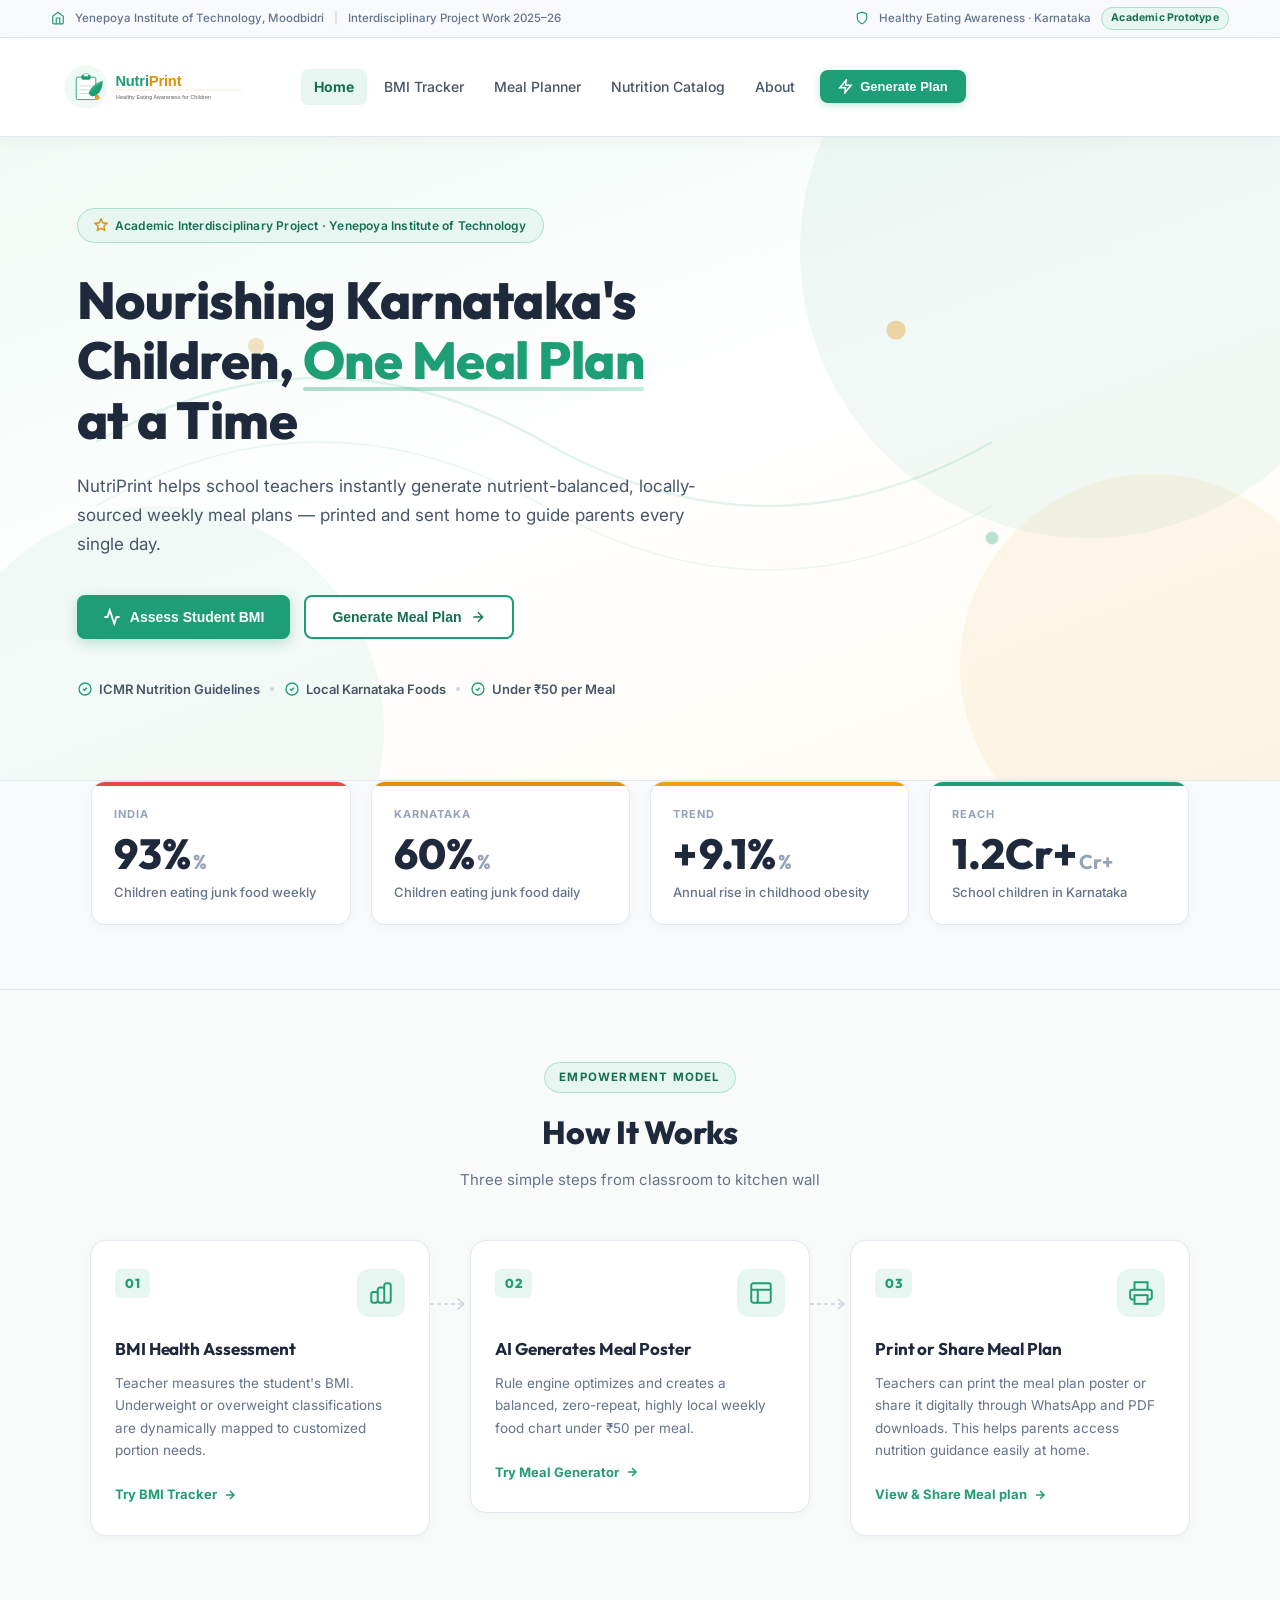
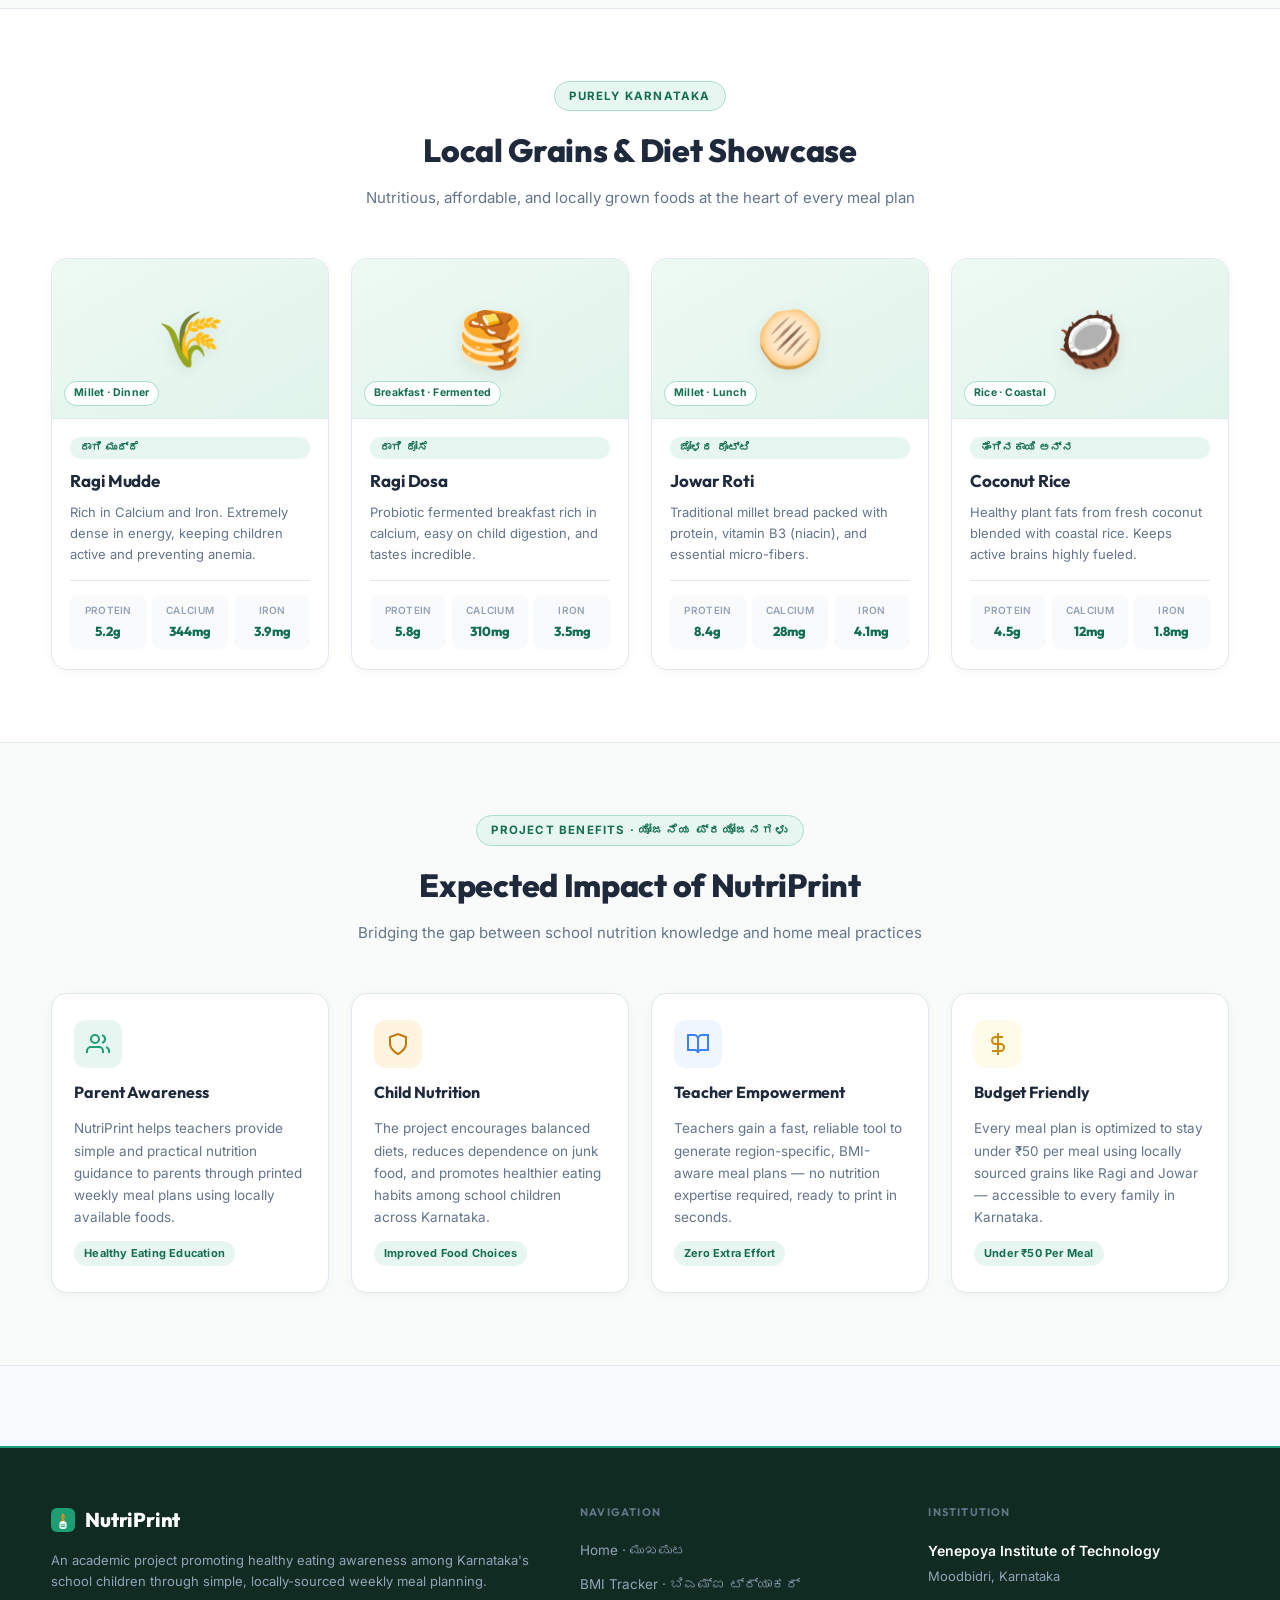
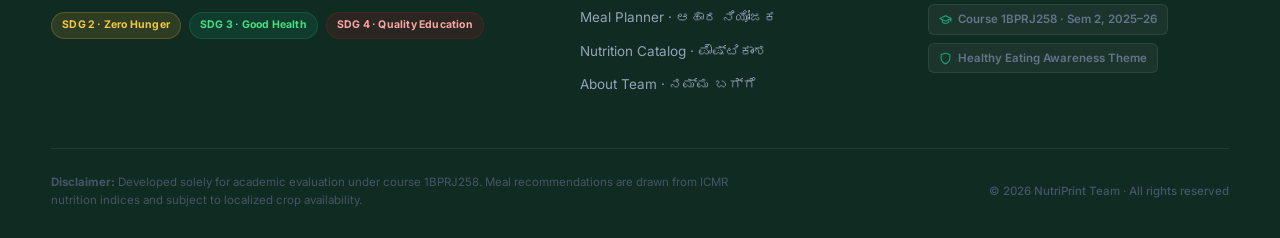
==== commit 620dcd6e: "Update index.html" ====
--- a/static/index.html
+++ b/static/index.html
@@ -38,20 +38,12 @@
     <header class="main-header">
         <div class="header-container">
             <div class="logo-block">
-                <div class="logo-icon" aria-hidden="true">
-                    <svg width="28" height="28" viewBox="0 0 40 40" fill="none" xmlns="http://www.w3.org/2000/svg">
-                        <rect width="40" height="40" rx="10" fill="#1D9E75"/>
-                        <path d="M20 8 L24 16 L21 16 L23.5 24 L16.5 24 L19 16 L16 16 Z" fill="#E08E0B"/>
-                        <path d="M14 26 C14 23 16.5 21.5 20 21.5 C23.5 21.5 26 23 26 26 L26 32 C26 34 23.5 35 20 35 C16.5 35 14 34 14 32 Z" fill="white" opacity="0.92"/>
-                        <path d="M17 28 L23 28 M17 31 L23 31" stroke="#1D9E75" stroke-width="1.5" stroke-linecap="round"/>
-                    </svg>
-                </div>
-                <div class="logo-text">
-                    <h1>NutriPrint</h1>
-                    <p>ಆರೋಗ್ಯಕರ ಆಹಾರ ಜಾಗೃತಿ · School Nutrition Platform</p>
-                </div>
-            </div>
-
+                <div class="logo-icon">
+    <img src="/static/images/logo.svg"
+         alt="NutriPrint Logo"
+         style="height:70px;width:auto;">
+</div>
+        
             <!-- Hamburger Button for mobile -->
             <button class="hamburger-btn" id="menu-toggle" aria-label="Toggle navigation">
                 <svg width="22" height="22" viewBox="0 0 24 24" fill="none" stroke="currentColor" stroke-width="2"><line x1="3" y1="6" x2="21" y2="6"/><line x1="3" y1="12" x2="21" y2="12"/><line x1="3" y1="18" x2="21" y2="18"/></svg>
--- a/static/css/print.css
+++ b/static/css/print.css
@@ -5,13 +5,13 @@
 
 @media print {
 
-    html,
-    body {
-        margin: 0 !important;
-        padding: 0 !important;
-        background: white !important;
-    }
-
+    /* Hide headers and project info */
+    .main-header,
+    .project-info-bar,
+    .school-bar,
+    .School-bar,
+    .poster-school-meta,
+    .section-title-wrapper,
     header,
     footer,
     .form-panel,
@@ -20,31 +20,43 @@
         display: none !important;
     }
 
+    html,
+    body {
+        margin: 0 !important;
+        padding: 0 !important;
+        background: white !important;
+        width: 100% !important;
+        height: auto !important;
+    }
+
     .generator-layout,
     .preview-panel,
-    .poster-container-scroll {
+    .poster-container-scroll,
+    .poster-wrapper {
         display: block !important;
         overflow: visible !important;
         margin: 0 !important;
         padding: 0 !important;
+        width: 100% !important;
     }
 
     .a4-poster {
-        width: 210mm !important;
-        min-height: 285mm !important;
-        margin: 0 auto !important;
-        padding: 5mm !important;
+        width: 100% !important;
+        height: auto !important;
+        min-height: auto !important;
+        margin: 0 !important;
+        padding: 0 !important;
         box-sizing: border-box !important;
         background: white !important;
+        overflow: hidden !important;
     }
 
-    .a4-poster {
-    height: 297mm !important;
-    overflow: hidden !important;
-    }
-    
-    .school-bar {
+    /* Remove footer/guidelines section if present */
+    .poster-footer,
+    .poster-guidelines,
+    .daily-guidelines,
+    .footer-note,
+    .footer-section {
         display: none !important;
     }
 }
-}
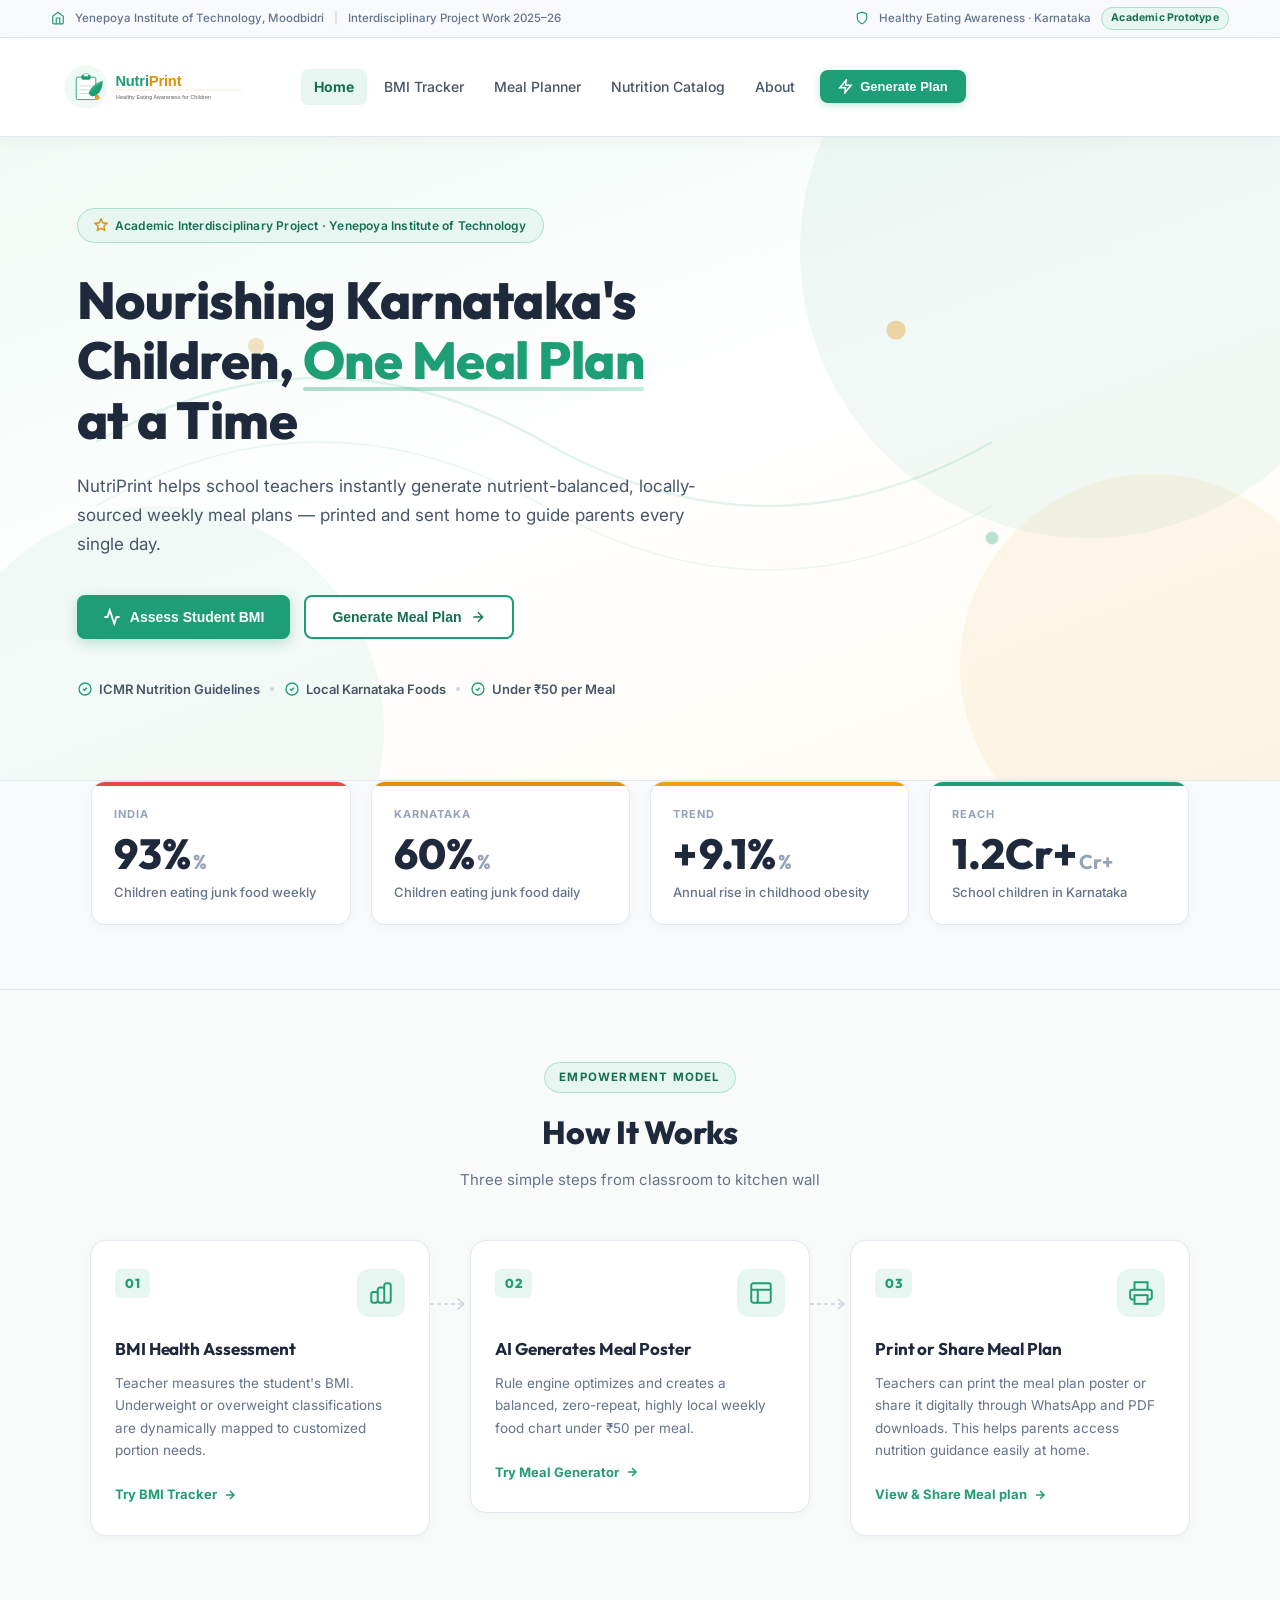
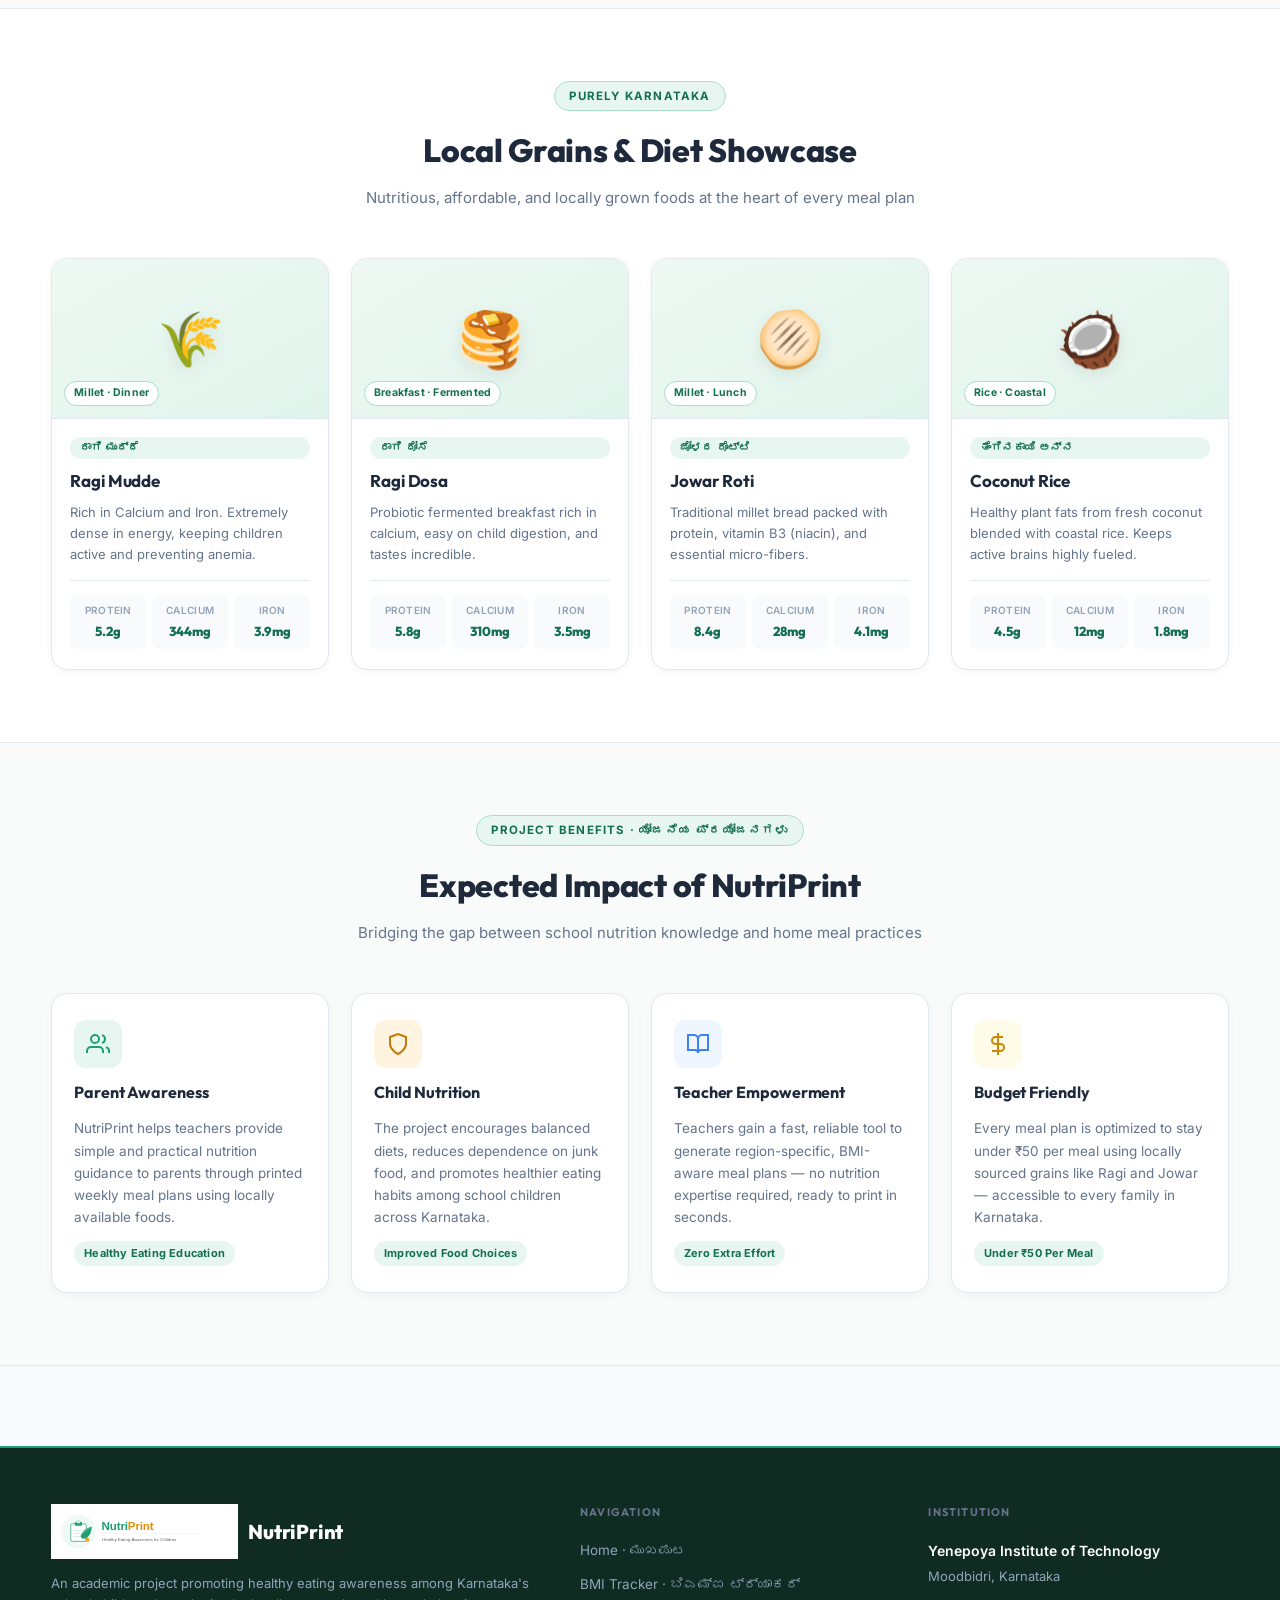
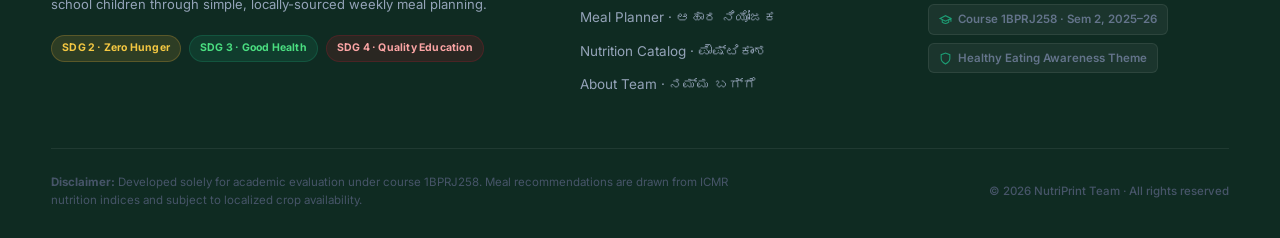
==== commit a06f5bb8: "Update index.html" ====
--- a/static/index.html
+++ b/static/index.html
@@ -4,7 +4,9 @@
     <meta charset="UTF-8">
     <meta name="viewport" content="width=device-width, initial-scale=1.0">
     <title>NutriPrint – Healthy Eating Awareness for Children</title>
-    
+
+    <link rel="icon" type="image/svg+xml" href="/static/images/logo.svg">
+
     <!-- Stylesheets -->
     <link rel="stylesheet" href="/static/css/style.css">
     <link rel="stylesheet" href="/static/css/print.css" media="print">
@@ -933,16 +935,13 @@
 
             <div class="footer-brand">
                 <div class="footer-logo-row">
-                    <div class="footer-logo-icon" aria-hidden="true">
-                        <svg width="24" height="24" viewBox="0 0 40 40" fill="none" xmlns="http://www.w3.org/2000/svg">
-                            <rect width="40" height="40" rx="10" fill="#1D9E75"/>
-                            <path d="M20 8 L24 16 L21 16 L23.5 24 L16.5 24 L19 16 L16 16 Z" fill="#E08E0B"/>
-                            <path d="M14 26 C14 23 16.5 21.5 20 21.5 C23.5 21.5 26 23 26 26 L26 32 C26 34 23.5 35 20 35 C16.5 35 14 34 14 32 Z" fill="white" opacity="0.92"/>
-                            <path d="M17 28 L23 28 M17 31 L23 31" stroke="#1D9E75" stroke-width="1.5" stroke-linecap="round"/>
-                        </svg>
-                    </div>
-                    <h3>NutriPrint</h3>
-                </div>
+    <div class="footer-logo-icon">
+        <img src="/static/images/logo.svg"
+             alt="NutriPrint Logo"
+             style="height:55px;width:auto;">
+    </div>
+    <h3>NutriPrint</h3>
+</div>
                 <p>An academic project promoting healthy eating awareness among Karnataka's school children through simple, locally-sourced weekly meal planning.</p>
                 <div class="footer-sdg-row">
                     <span class="footer-sdg-badge footer-sdg--gold">SDG 2 · Zero Hunger</span>
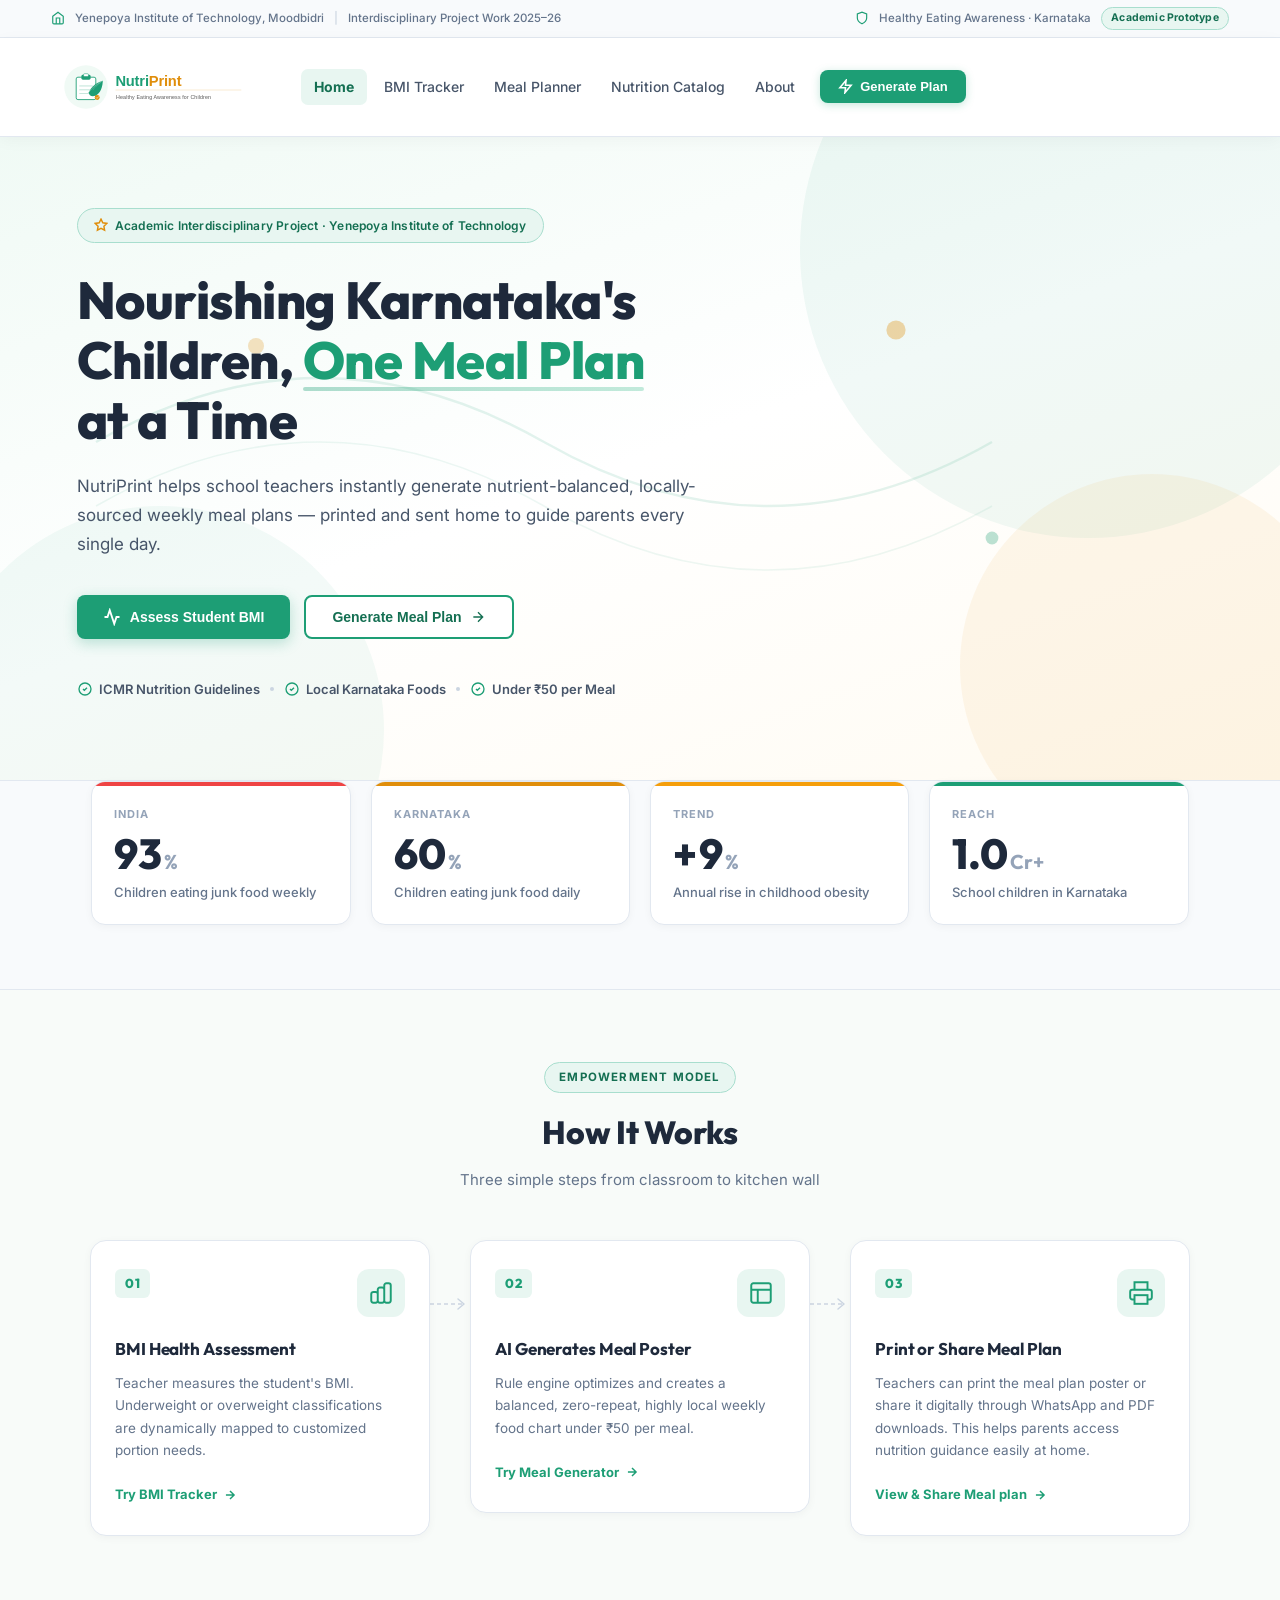
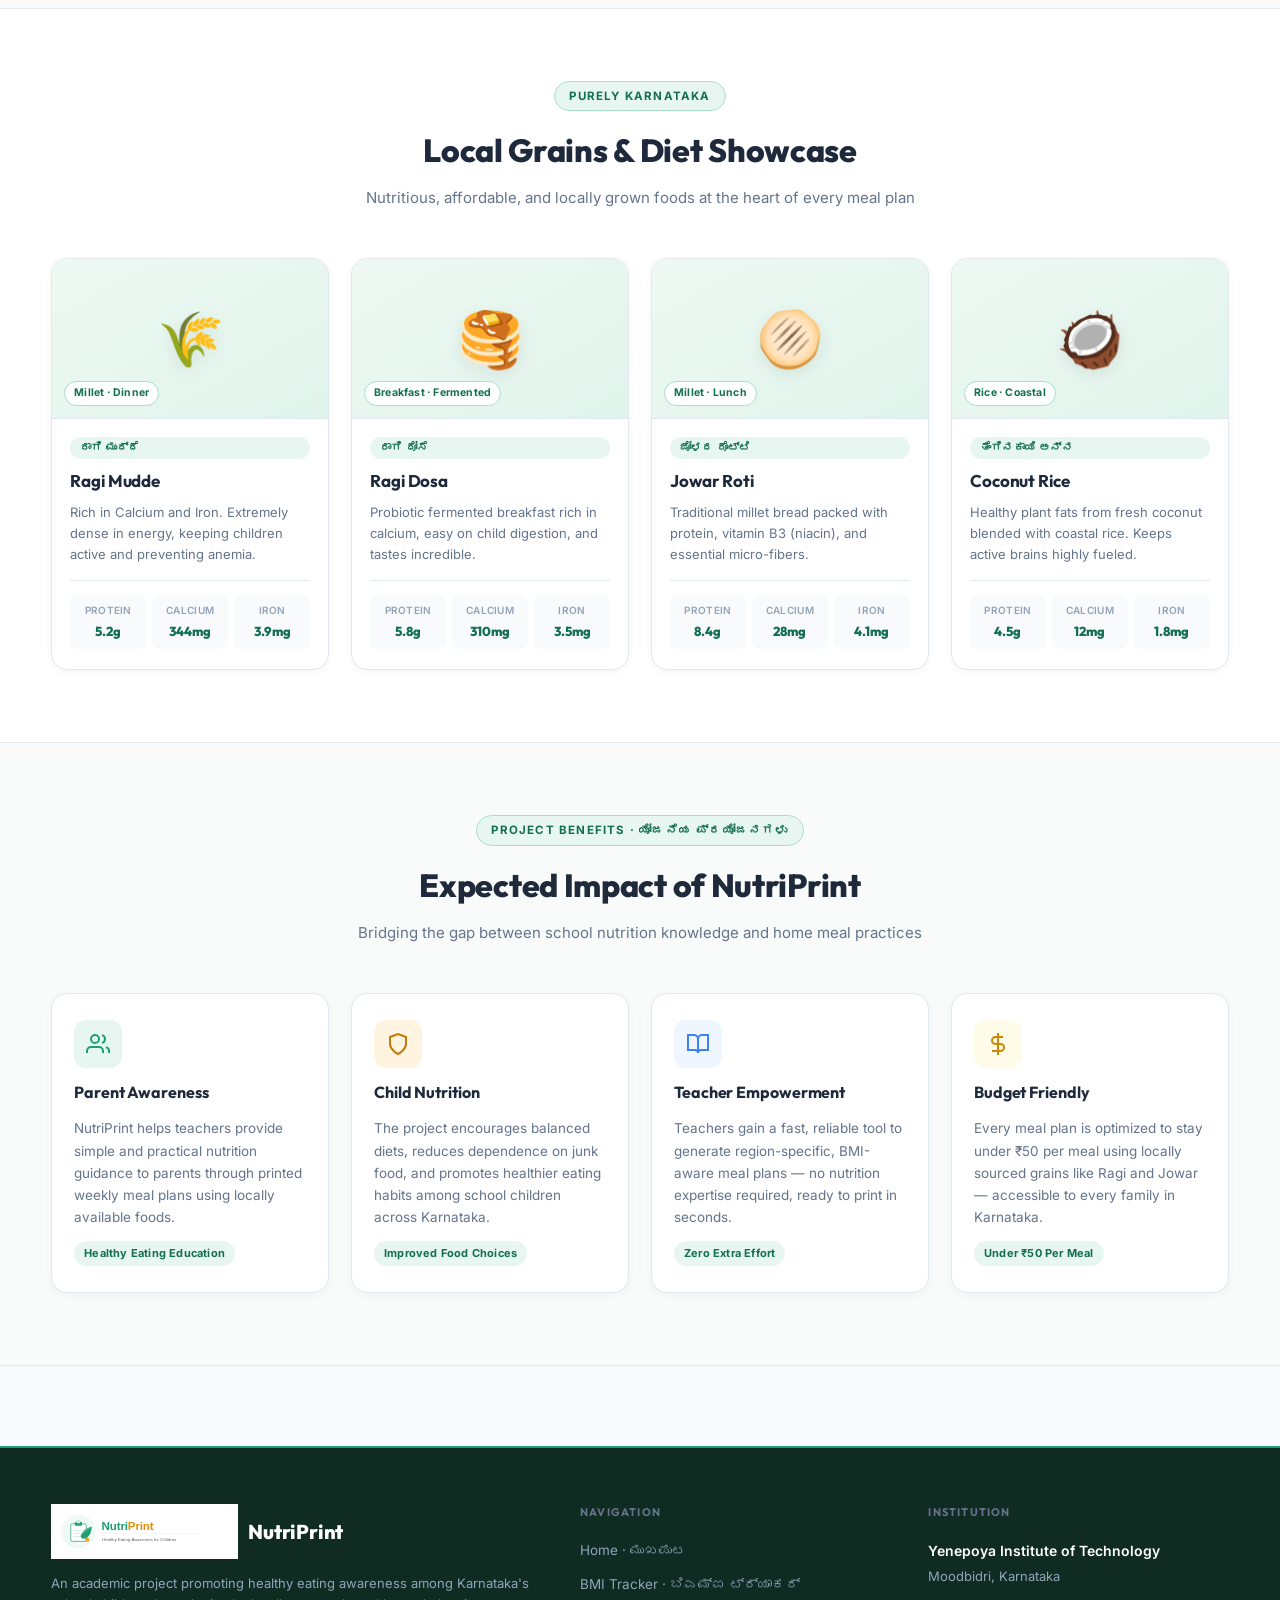
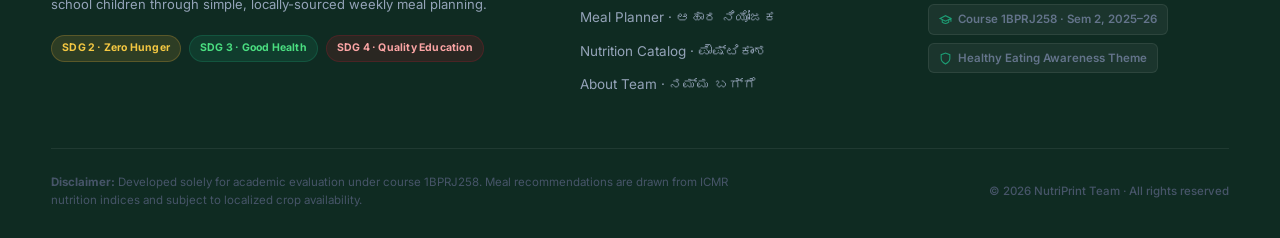
==== commit f38e877b: "Update index.html" ====
--- a/static/index.html
+++ b/static/index.html
@@ -655,12 +655,9 @@
                                     <!-- A4 HEADER -->
                                     <div class="poster-header">
                                         <div class="poster-header-left">
-                                            <svg class="School-emblem-svg" viewBox="0 0 100 100" xmlns="http://www.w3.org/2000/svg" style="height: 50px;">
-                                                <circle cx="50" cy="50" r="46" fill="#1D9E75" stroke="#E08E0B" stroke-width="3"/>
-                                                <path d="M50 20 L58 35 L52 35 L56 50 L44 50 L48 35 L42 35 Z" fill="#E08E0B"/>
-                                                <path d="M38 52 C38 48 42 45 50 45 C58 45 62 48 62 52 L62 70 C62 74 58 76 50 76 C42 76 38 74 38 70 Z" fill="#FFFFFF"/>
-                                                <circle cx="50" cy="72" r="3" fill="#E08E0B"/>
-                                            </svg>
+                                            <img src="/static/images/logo.svg"
+     alt="NutriPrint Logo"
+     style="height:50px;width:auto;">
                                             <div>
                                                 <h3 style="font-size:16px; color: var(--primary-dark); font-weight:800; font-family:'Outfit';">
 ನ್ಯೂಟ್ರಿಪ್ರಿಂಟ್ | NutriPrint
@@ -698,6 +695,7 @@
                                     </div>
 
                                     <!-- GRID Mon-Sat -->
+                                    <div id="poster-qr-container"></div>
                                     <div class="poster-grid" id="poster-grid-canvas">
                                         <!-- Header row -->
                                         <div class="grid-cell grid-header-cell">
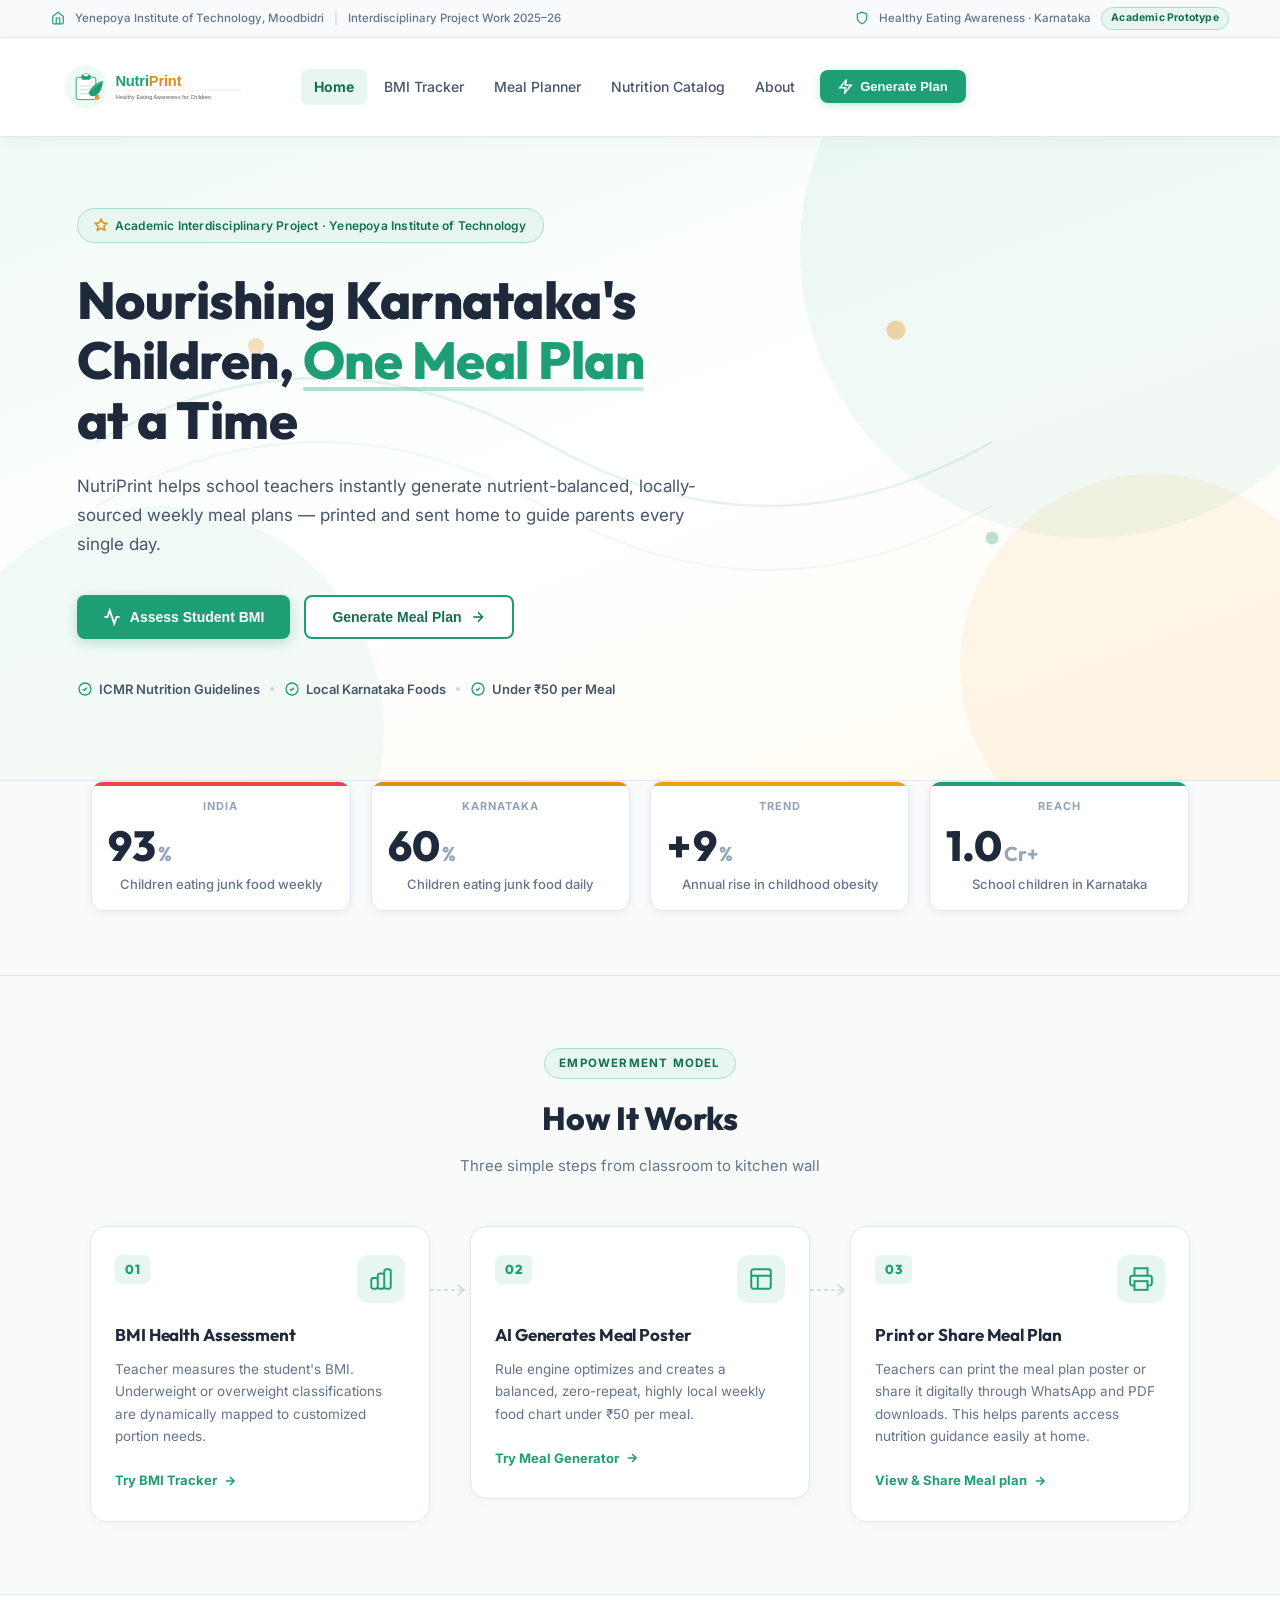
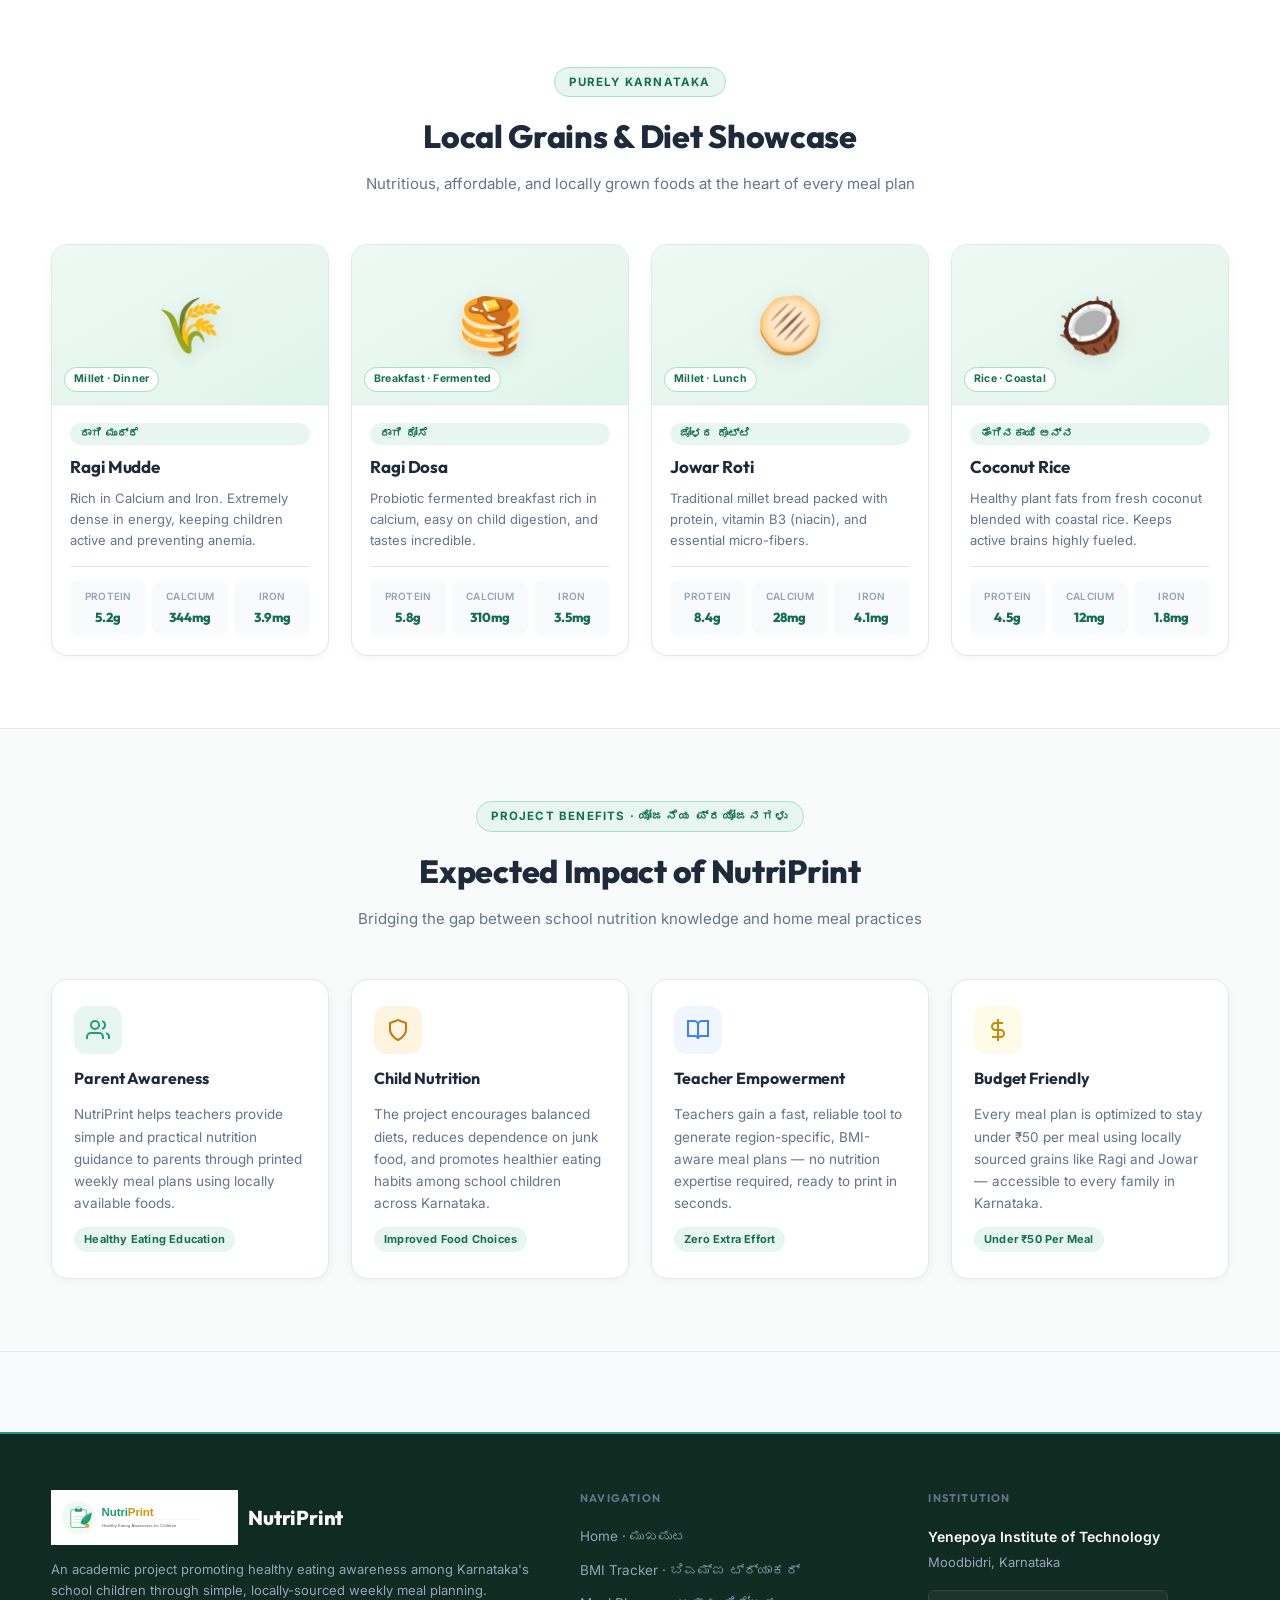
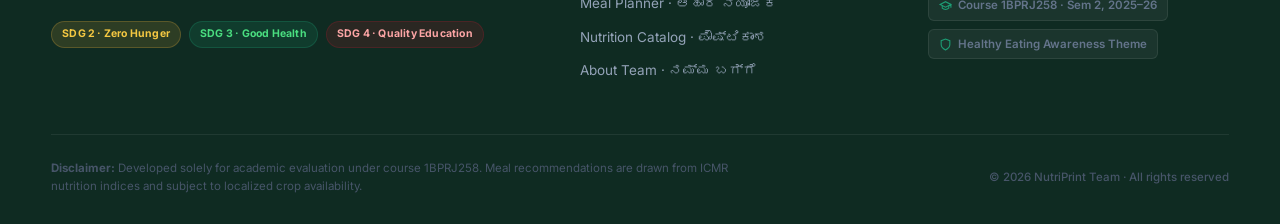
==== commit 70d7a18a: "Update index.html" ====
--- a/static/index.html
+++ b/static/index.html
@@ -4,7 +4,8 @@
     <meta charset="UTF-8">
     <meta name="viewport" content="width=device-width, initial-scale=1.0">
     <title>NutriPrint – Healthy Eating Awareness for Children</title>
-
+    <link rel="manifest" href="/manifest.json">
+    <meta name="theme-color" content="#1D9E75">
     <link rel="icon" type="image/svg+xml" href="/static/images/logo.svg">
 
     <!-- Stylesheets -->
--- a/static/css/print.css
+++ b/static/css/print.css
@@ -1,34 +1,46 @@
+/* =============================================================
+   NutriPrint — print.css  (UNIFIED FINAL)
+   Replaces both the outer print.css and static/print.css
+   ============================================================= */
+
 @page {
-    size: A4;
+    size: A4 portrait;
     margin: 0;
 }
 
 @media print {
 
-    /* Hide headers and project info */
-    .main-header,
-    .project-info-bar,
-    .school-bar,
-    .School-bar,
-    .poster-school-meta,
-    .section-title-wrapper,
-    header,
-    footer,
-    .form-panel,
-    .poster-actions-bar,
-    .preview-header {
-        display: none !important;
+    /* ── 1. Visibility trick — show ONLY the poster ───────── */
+    body * {
+        visibility: hidden !important;
+    }
+    #printable-poster,
+    #printable-poster * {
+        visibility: visible !important;
+    }
+    #printable-poster {
+        position: absolute !important;
+        left: 0 !important;
+        top: 0 !important;
+        width: 210mm !important;
+        margin: 0 !important;
+        padding: 0 !important;
     }
 
-    html,
-    body {
+    /* ── 2. html / body ───────────────────────────────────── */
+    html, body {
+        background: #fff !important;
+        color: #000 !important;
         margin: 0 !important;
         padding: 0 !important;
-        background: white !important;
-        width: 100% !important;
-        height: auto !important;
+        width: 210mm !important;
+        height: auto !important;          /* NOT 297mm — lets content flow */
+        overflow: visible !important;
+        -webkit-print-color-adjust: exact !important;
+        print-color-adjust: exact !important;
     }
 
+    /* ── 3. Layout wrappers ───────────────────────────────── */
     .generator-layout,
     .preview-panel,
     .poster-container-scroll,
@@ -38,25 +50,136 @@
         margin: 0 !important;
         padding: 0 !important;
         width: 100% !important;
+        height: auto !important;
+        max-height: none !important;
+        border: none !important;
+        box-shadow: none !important;
+        background: transparent !important;
     }
 
+    /* ── 4. The A4 poster ─────────────────────────────────── */
     .a4-poster {
-        width: 100% !important;
-        height: auto !important;
-        min-height: auto !important;
+        width: 210mm !important;
+        height: auto !important;          /* NOT min-height:297mm */
+        min-height: 0 !important;
+        max-height: none !important;
+        padding: 8mm !important;
         margin: 0 !important;
-        padding: 0 !important;
+        box-shadow: none !important;
+        border: none !important;
         box-sizing: border-box !important;
-        background: white !important;
-        overflow: hidden !important;
+        background: #fff !important;
+        overflow: visible !important;     /* was hidden — root cause of blank pages */
+        display: block !important;        /* NOT flex — flex + height:auto causes clipping */
+
+        /* No page-break rules here — let it flow naturally */
     }
 
-    /* Remove footer/guidelines section if present */
-    .poster-footer,
-    .poster-guidelines,
-    .daily-guidelines,
-    .footer-note,
-    .footer-section {
+    /* ── 5. Poster header ─────────────────────────────────── */
+    .poster-header {
+        border-bottom: 2px solid #1D9E75 !important;
+        padding-bottom: 8px !important;
+        margin-bottom: 10px !important;
+    }
+    .govt-emblem-svg       { height: 45px !important; }
+    .poster-school-meta h4 { font-size: 13px !important; color: #146F52 !important; }
+
+    /* ── 6. Title block ───────────────────────────────────── */
+    .poster-title-block {
+        margin-bottom: 8px !important;
+        /* no page-break-after: avoid here — was forcing blank page 1 */
+    }
+    .poster-title-block h2 { font-size: 16px !important; }
+    .poster-title-block h3 { font-size: 12px !important; }
+
+    /* ── 7. QR container ──────────────────────────────────── */
+    #poster-qr-container {
+        page-break-inside: avoid !important;
+        break-inside: avoid !important;
+    }
+    #poster-qr-container img {
+        width: 85px !important;
+        height: 85px !important;
+    }
+
+    /* ── 8. Poster grid ───────────────────────────────────── */
+    .poster-grid,
+    #poster-grid-canvas {
+        width: 100% !important;
+        overflow: visible !important;
+        margin-bottom: 8px !important;
+        border-top: 1px solid #CBD5E1 !important;
+        border-left: 1px solid #CBD5E1 !important;
+        /* No page-break-inside: avoid on the whole grid — it is too large */
+    }
+
+    /* ── 9. Grid cells — only atomic cells avoid breaks ───── */
+    .grid-cell {
+        border-bottom: 1px solid #CBD5E1 !important;
+        border-right: 1px solid #CBD5E1 !important;
+        padding: 3px 4px !important;
+        page-break-inside: avoid !important;
+        break-inside: avoid !important;
+        overflow: visible !important;
+    }
+    .grid-header-cell {
+        background-color: #146F52 !important;
+        color: #fff !important;
+        padding: 6px 4px !important;
+    }
+    .grid-day-label-cell {
+        background-color: #E8F6F1 !important;
+        color: #146F52 !important;
+    }
+
+    /* ── 10. Meal blocks inside cells ─────────────────────── */
+    .meal-block        { border-top-width: 3px !important; }
+    .food-emoji        { font-size: 13px !important; margin-bottom: 1px !important; }
+    .meal-name-en,
+    .food-name-en      { font-size: 7.5px !important; }
+    .meal-name-kn,
+    .food-name-kn      { font-size: 6.5px !important; }
+    .meal-benefit      {
+        font-size: 6.5px !important;
+        padding: 1px 3px !important;
+        background-color: #ECFDF5 !important;
+        border: 1px solid #D1FAE5 !important;
+    }
+    .food-nutrition-row,
+    .food-nutrition-row span { font-size: 6px !important; }
+    .food-cost-tag     { font-size: 6px !important; }
+
+    /* ── 11. Slot / day labels ────────────────────────────── */
+    .meal-slot-label .slot-en,
+    .grid-day-label-cell strong { font-size: 8px !important; }
+    .meal-slot-label .kn-day,
+    .grid-day-label-cell .kn-lbl { font-size: 7px !important; }
+
+    /* ── 12. Summary row ──────────────────────────────────── */
+    .summary-label-cell .slot-en { font-size: 8px !important; }
+    .summary-label-cell .kn-day  { font-size: 7px !important; }
+    .summary-row   { font-size: 7px !important; }
+    .summary-cost  { font-size: 7px !important; }
+
+    /* ── 13. Poster footer ────────────────────────────────── */
+    .poster-footer {
+        border-top: 1px solid #CBD5E1 !important;
+        padding-top: 8px !important;
+        margin-top: 6px !important;
+    }
+    .poster-guidelines  { font-size: 7.5px !important; max-width: 100% !important; }
+    .poster-disclaimer  { font-size: 7px !important; }
+
+    /* ── 14. Hide all UI chrome ───────────────────────────── */
+    header, footer,
+    .govt-bar, .main-header, .main-footer,
+    .generator-layout .form-panel,
+    .preview-header, .poster-actions-bar,
+    .app-section:not(.active),
+    button, #nav-trigger, .hamburger-btn,
+    .ai-advisor-panel,
+    .poster-school-meta,
+    .section-title-wrapper {
         display: none !important;
     }
 }
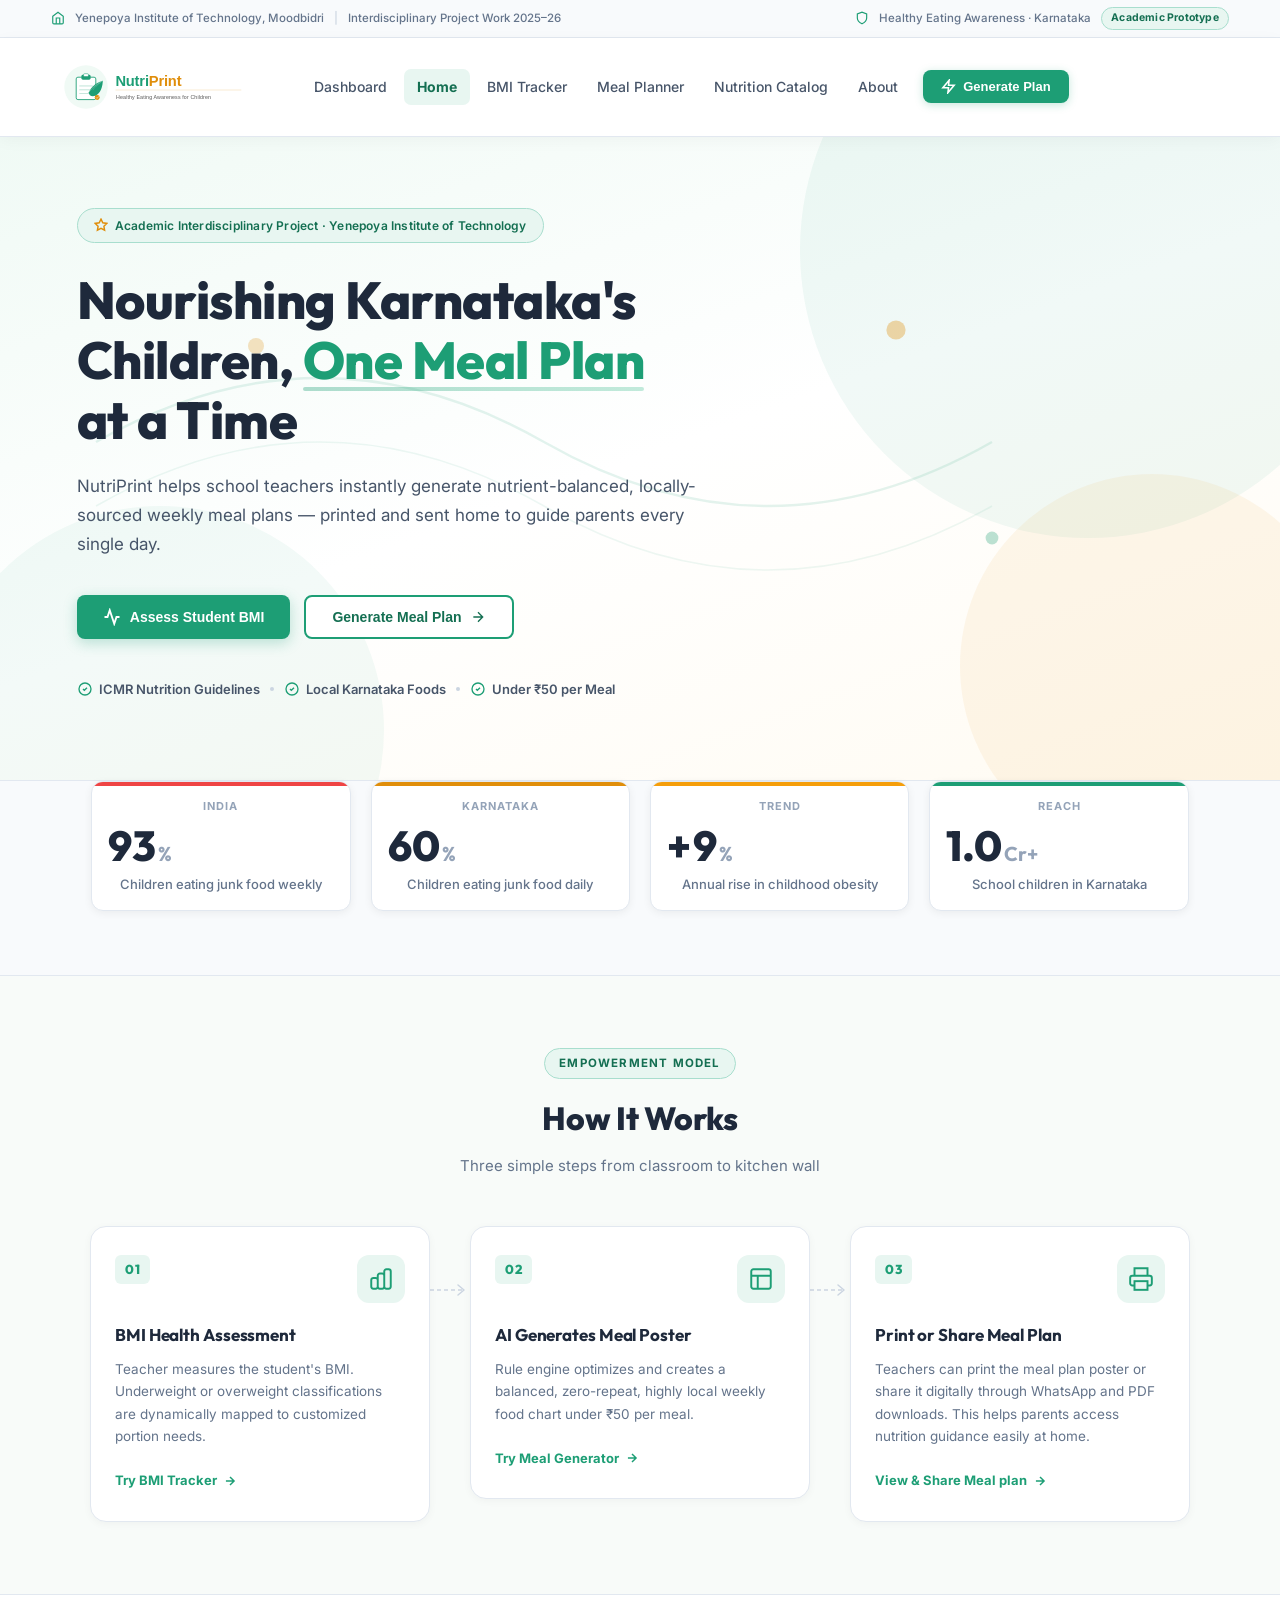
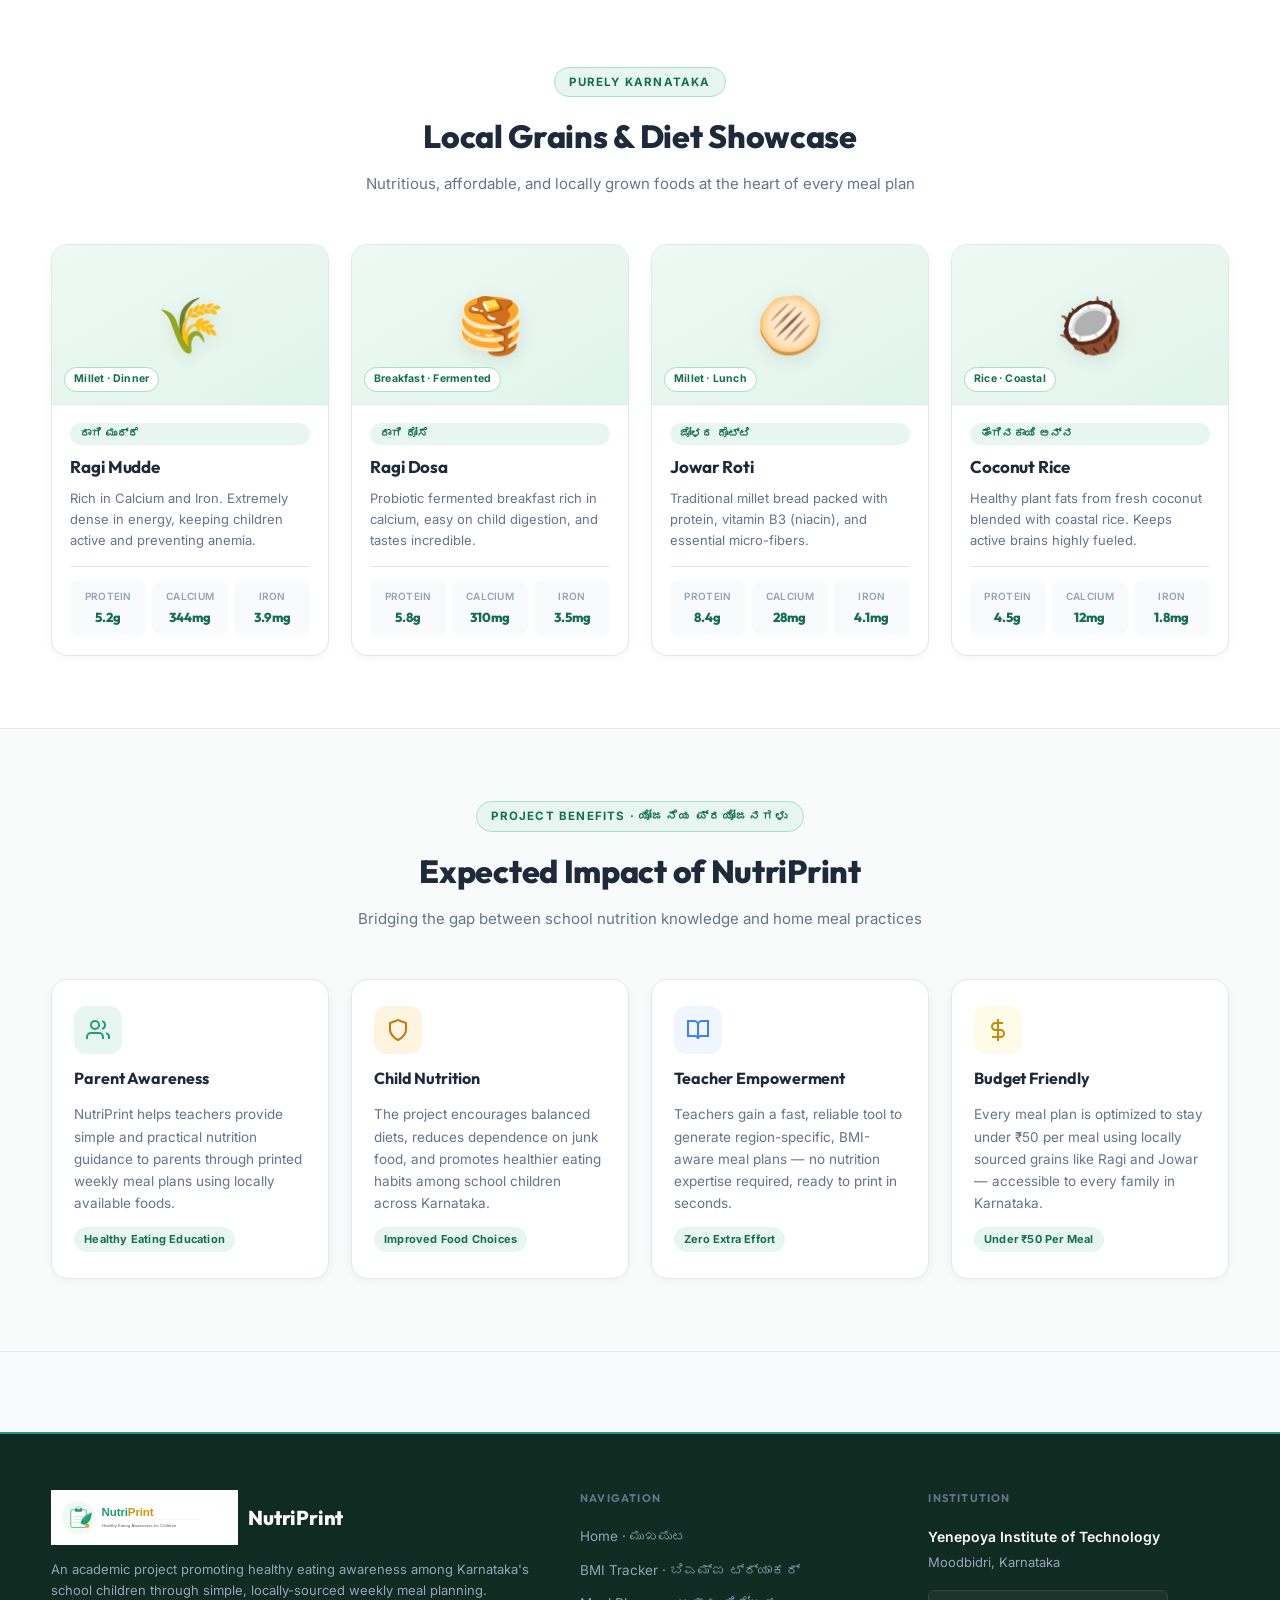
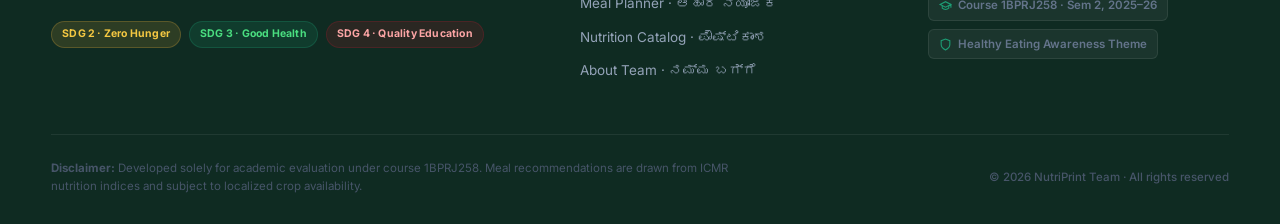
==== commit 01a747cd: "Update index.html" ====
--- a/static/index.html
+++ b/static/index.html
@@ -54,6 +54,7 @@
 
             <!-- Navigation Links -->
             <ul class="nav-menu" id="nav-links">
+                <a class="nav-link" data-target="dashboard" href="#dashboard">Dashboard</a>
                 <li>
                     <a class="nav-link active" data-target="home">Home</a>
                 </li>
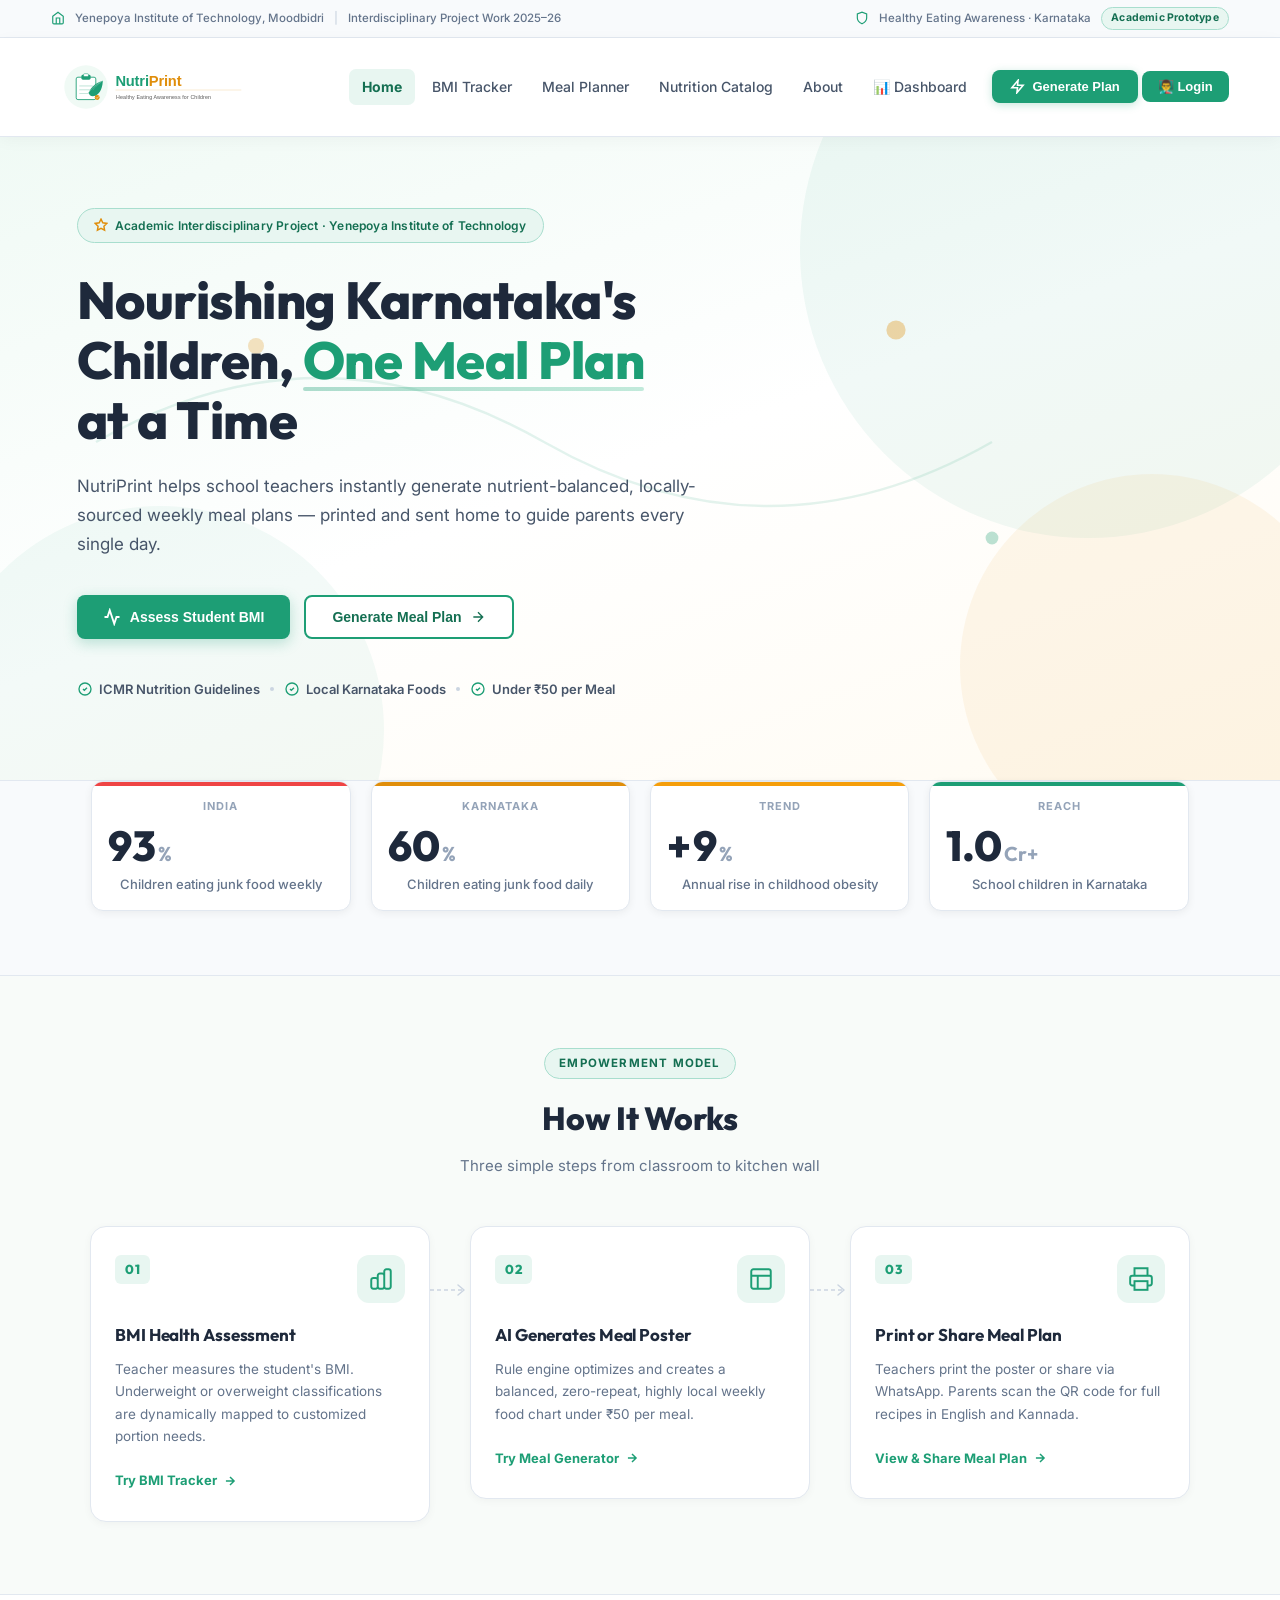
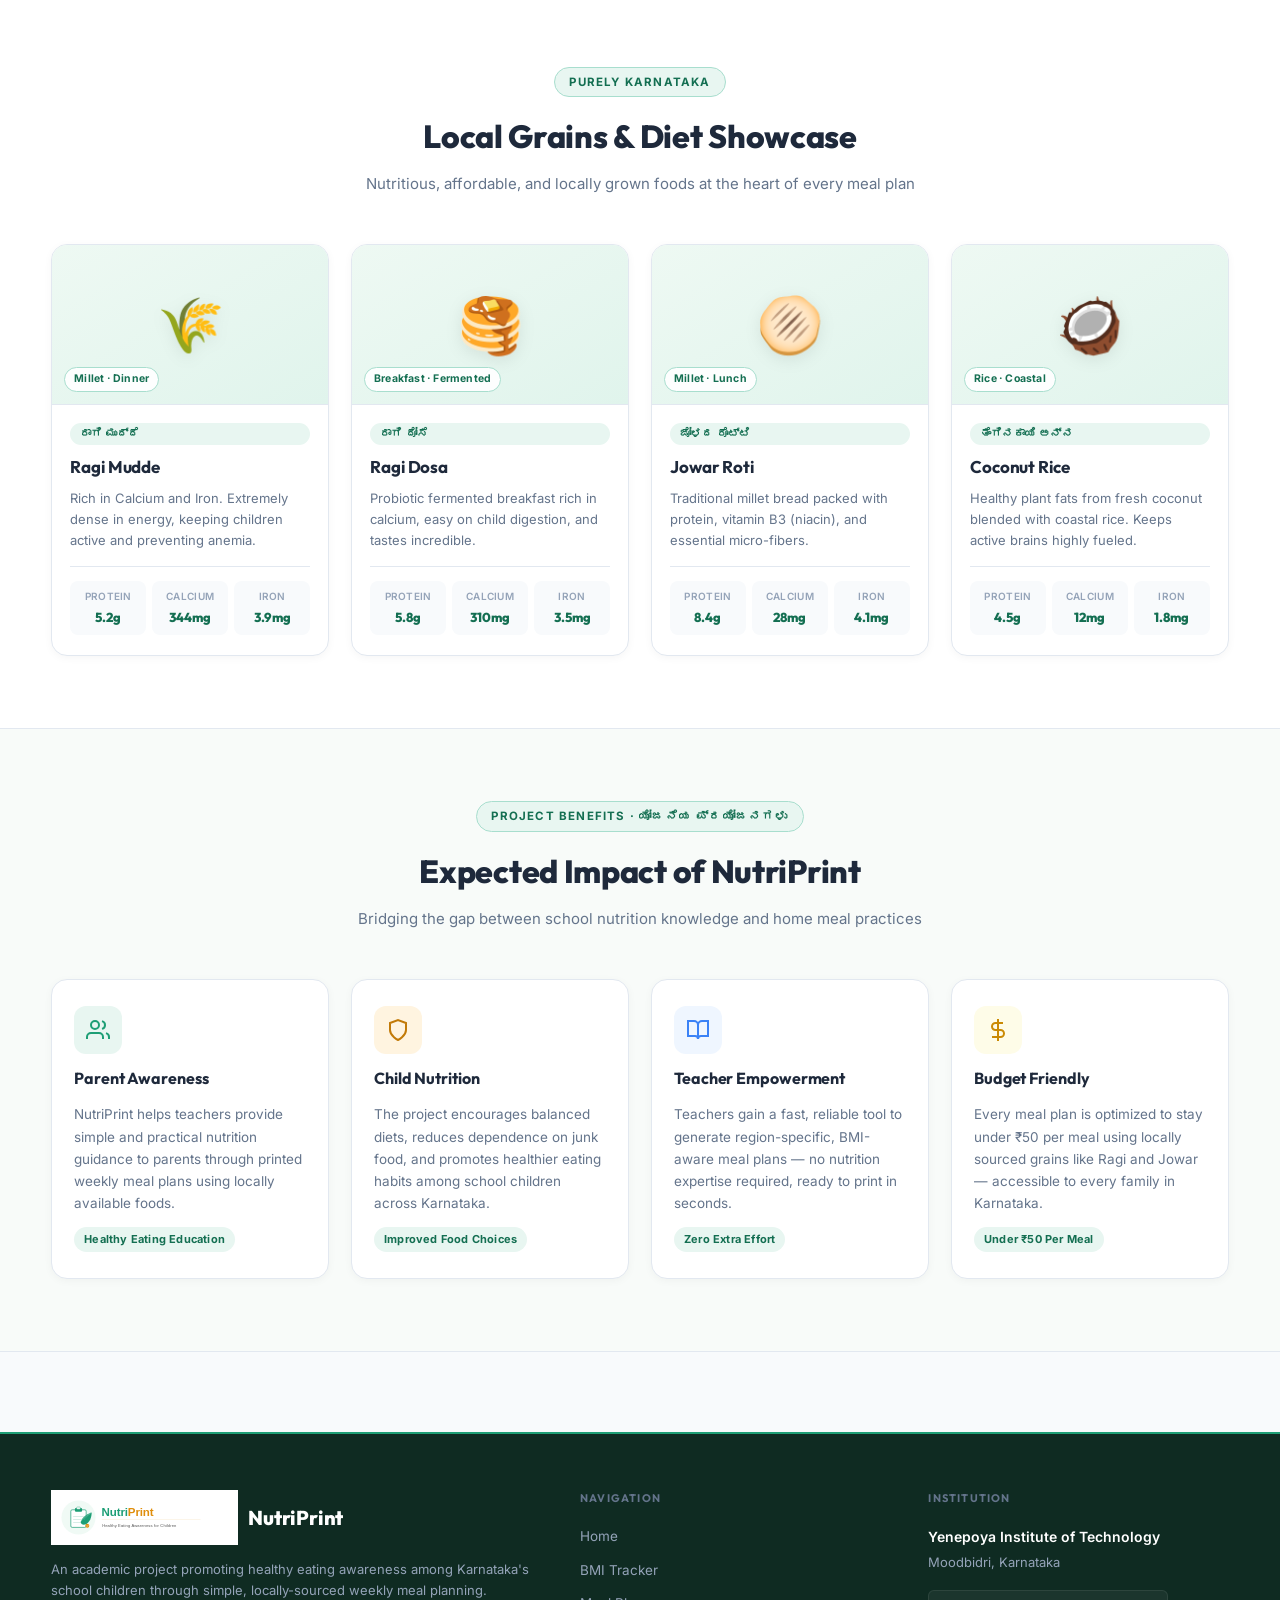
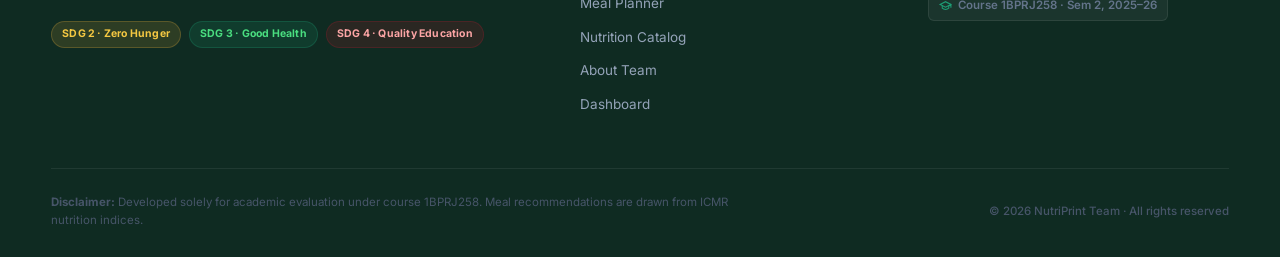
==== commit 35318248: "Update index.html" ====
--- a/static/index.html
+++ b/static/index.html
@@ -4,23 +4,16 @@
     <meta charset="UTF-8">
     <meta name="viewport" content="width=device-width, initial-scale=1.0">
     <title>NutriPrint – Healthy Eating Awareness for Children</title>
+    <link rel="icon" type="image/svg+xml" href="/static/images/logo.svg">
+    <link rel="stylesheet" href="/static/css/style.css">
+    <link rel="stylesheet" href="/static/css/print.css" media="print">
     <link rel="manifest" href="/manifest.json">
     <meta name="theme-color" content="#1D9E75">
-    <link rel="icon" type="image/svg+xml" href="/static/images/logo.svg">
-
-    <!-- Stylesheets -->
-    <link rel="stylesheet" href="/static/css/style.css">
-    <link rel="stylesheet" href="/static/css/print.css" media="print">
-    
-    <!-- Favicon / Brand Styling -->
-    <meta name="theme-color" content="#1D9E75">
-    <meta name="description" content="NutriPrint generates customized, nutrient-balanced, local weekly meal plan posters for schools across Karnataka, raising health awareness directly in kitchens.">
+    <meta name="description" content="NutriPrint generates customized, nutrient-balanced, local weekly meal plan posters for schools across Karnataka.">
 </head>
 <body>
 
-    <!-- ==========================================
-       PROJECT INFORMATION BAR
-       ========================================== -->
+    <!-- PROJECT INFO BAR -->
     <div class="School-bar">
         <div class="left-links">
             <svg width="14" height="14" viewBox="0 0 24 24" fill="none" stroke="currentColor" stroke-width="2" aria-hidden="true"><path d="M3 9l9-7 9 7v11a2 2 0 01-2 2H5a2 2 0 01-2-2z"/><polyline points="9 22 9 12 15 12 15 22"/></svg>
@@ -34,59 +27,48 @@
             <span class="bar-chip">Academic Prototype</span>
         </div>
     </div>
-    
-    <!-- ==========================================
-       MAIN NAVIGATION HEADER
-       ========================================== -->
+
+    <!-- MAIN NAVIGATION -->
     <header class="main-header">
         <div class="header-container">
             <div class="logo-block">
                 <div class="logo-icon">
-    <img src="/static/images/logo.svg"
-         alt="NutriPrint Logo"
-         style="height:70px;width:auto;">
-</div>
-        
-            <!-- Hamburger Button for mobile -->
+                    <img src="/static/images/logo.svg" alt="NutriPrint Logo" style="height:70px;width:auto;">
+                </div>
+            </div>
             <button class="hamburger-btn" id="menu-toggle" aria-label="Toggle navigation">
                 <svg width="22" height="22" viewBox="0 0 24 24" fill="none" stroke="currentColor" stroke-width="2"><line x1="3" y1="6" x2="21" y2="6"/><line x1="3" y1="12" x2="21" y2="12"/><line x1="3" y1="18" x2="21" y2="18"/></svg>
             </button>
-
-            <!-- Navigation Links -->
             <ul class="nav-menu" id="nav-links">
-                <a class="nav-link" data-target="dashboard" href="#dashboard">Dashboard</a>
-                <li>
-                    <a class="nav-link active" data-target="home">Home</a>
-                </li>
-                <li>
-                    <a class="nav-link" data-target="bmi">BMI Tracker</a>
-                </li>
-                <li>
-                    <a class="nav-link" data-target="generator">Meal Planner</a>
-                </li>
-                <li>
-                    <a class="nav-link" data-target="library">Nutrition Catalog</a>
-                </li>
-                <li>
-                    <a class="nav-link" data-target="about">About</a>
-                </li>
+                <li><a class="nav-link active" data-target="home">Home</a></li>
+                <li><a class="nav-link" data-target="bmi">BMI Tracker</a></li>
+                <li><a class="nav-link" data-target="generator">Meal Planner</a></li>
+                <li><a class="nav-link" data-target="library">Nutrition Catalog</a></li>
+                <li><a class="nav-link" data-target="about">About</a></li>
+                <li><a class="nav-link" data-target="dashboard">📊 Dashboard</a></li>
                 <li>
                     <button class="header-btn" onclick="app.navigateTo('generator')">
                         <svg width="15" height="15" viewBox="0 0 24 24" fill="none" stroke="currentColor" stroke-width="2.5"><polygon points="13 2 3 14 12 14 11 22 21 10 12 10 13 2"/></svg>
                         Generate Plan
                     </button>
                 </li>
+                <li>
+                    <button class="nav-login-btn nav-auth-btn" onclick="app.showAuthModal('login')">
+                        👨‍🏫 Login
+                    </button>
+                </li>
             </ul>
         </div>
     </header>
-    
-    <!-- ==========================================
-       MAIN CONTENT CONTAINER
-       ========================================== -->
+
     <main>
 
-        <!-- 1. LANDING PAGE VIEW -->
+        <!-- 1. HOME -->
         <section id="home-section" class="app-section active">
+
+            <!-- Teacher Welcome Banner (shown when logged in) -->
+            <div id="teacher-welcome-banner" class="teacher-welcome-banner" style="display:none;margin:16px;"></div>
+
             <!-- Hero Banner -->
             <div class="hero-banner">
                 <div class="hero-illustration" aria-hidden="true">
@@ -95,25 +77,18 @@
                         <circle cx="720" cy="340" r="120" fill="#E08E0B" opacity="0.07"/>
                         <circle cx="100" cy="380" r="140" fill="#1D9E75" opacity="0.05"/>
                         <path d="M60 200 Q200 120 340 200 T620 200" stroke="#1D9E75" stroke-width="1.5" fill="none" opacity="0.12"/>
-                        <path d="M60 240 Q200 160 340 240 T620 240" stroke="#1D9E75" stroke-width="1" fill="none" opacity="0.08"/>
                         <circle cx="560" cy="130" r="6" fill="#E08E0B" opacity="0.35"/>
                         <circle cx="620" cy="260" r="4" fill="#1D9E75" opacity="0.3"/>
                         <circle cx="160" cy="140" r="5" fill="#E08E0B" opacity="0.25"/>
                     </svg>
                 </div>
-
                 <div class="hero-content">
                     <div class="hero-badge">
                         <svg width="14" height="14" viewBox="0 0 24 24" fill="none" stroke="currentColor" stroke-width="2.5"><path d="M12 2l3.09 6.26L22 9.27l-5 4.87 1.18 6.88L12 17.77l-6.18 3.25L7 14.14 2 9.27l6.91-1.01L12 2z"/></svg>
                         Academic Interdisciplinary Project · Yenepoya Institute of Technology
                     </div>
-
                     <h2>Nourishing Karnataka's<br>Children, <span>One Meal Plan</span><br>at a Time</h2>
-
-                    <p class="hero-subtitle">
-                        NutriPrint helps school teachers instantly generate nutrient-balanced, locally-sourced weekly meal plans — printed and sent home to guide parents every single day.
-                    </p>
-
+                    <p class="hero-subtitle">NutriPrint helps school teachers instantly generate nutrient-balanced, locally-sourced weekly meal plans — printed and sent home to guide parents every single day.</p>
                     <div class="hero-ctas">
                         <button class="btn-primary" onclick="app.navigateTo('bmi')">
                             <svg width="18" height="18" viewBox="0 0 24 24" fill="none" stroke="currentColor" stroke-width="2.5"><path d="M22 12h-4l-3 9L9 3l-3 9H2"/></svg>
@@ -124,7 +99,6 @@
                             <svg width="16" height="16" viewBox="0 0 24 24" fill="none" stroke="currentColor" stroke-width="2"><path d="M5 12h14M12 5l7 7-7 7"/></svg>
                         </button>
                     </div>
-
                     <div class="hero-trust-row">
                         <div class="hero-trust-item">
                             <svg width="16" height="16" viewBox="0 0 24 24" fill="none" stroke="currentColor" stroke-width="2"><path d="M9 12l2 2 4-4m6 2a9 9 0 11-18 0 9 9 0 0118 0z"/></svg>
@@ -144,7 +118,7 @@
                 </div>
             </div>
 
-            <!-- Animated Statistics Grid -->
+            <!-- Stats -->
             <div class="stats-section">
                 <div class="stats-grid" id="stats-container">
                     <div class="stat-card stat-card--red">
@@ -170,7 +144,7 @@
                 </div>
             </div>
 
-            <!-- How It Works Flow -->
+            <!-- How It Works -->
             <div class="how-it-works-section">
                 <div class="section-title-wrapper">
                     <span class="section-tag">Empowerment Model</span>
@@ -178,7 +152,6 @@
                     <p class="section-subtitle">Three simple steps from classroom to kitchen wall</p>
                 </div>
                 <div class="steps-grid">
-
                     <div class="step-card">
                         <div class="step-header">
                             <div class="step-number-badge">01</div>
@@ -188,19 +161,11 @@
                         </div>
                         <h3>BMI Health Assessment</h3>
                         <p>Teacher measures the student's BMI. Underweight or overweight classifications are dynamically mapped to customized portion needs.</p>
-                        <div class="step-action" onclick="app.navigateTo('bmi')">
-                            Try BMI Tracker
-                            <svg width="14" height="14" viewBox="0 0 24 24" fill="none" stroke="currentColor" stroke-width="2.5"><path d="M5 12h14M12 5l7 7-7 7"/></svg>
-                        </div>
-                    </div>
-
+                        <div class="step-action" onclick="app.navigateTo('bmi')">Try BMI Tracker <svg width="14" height="14" viewBox="0 0 24 24" fill="none" stroke="currentColor" stroke-width="2.5"><path d="M5 12h14M12 5l7 7-7 7"/></svg></div>
+                    </div>
                     <div class="step-connector" aria-hidden="true">
-                        <svg width="40" height="24" viewBox="0 0 40 24" fill="none">
-                            <path d="M0 12 L32 12" stroke="#CBD5E1" stroke-width="1.5" stroke-dasharray="4 3"/>
-                            <path d="M28 7 L34 12 L28 17" stroke="#CBD5E1" stroke-width="1.5" stroke-linecap="round" stroke-linejoin="round" fill="none"/>
-                        </svg>
-                    </div>
-
+                        <svg width="40" height="24" viewBox="0 0 40 24" fill="none"><path d="M0 12 L32 12" stroke="#CBD5E1" stroke-width="1.5" stroke-dasharray="4 3"/><path d="M28 7 L34 12 L28 17" stroke="#CBD5E1" stroke-width="1.5" stroke-linecap="round" stroke-linejoin="round" fill="none"/></svg>
+                    </div>
                     <div class="step-card">
                         <div class="step-header">
                             <div class="step-number-badge">02</div>
@@ -210,19 +175,11 @@
                         </div>
                         <h3>AI Generates Meal Poster</h3>
                         <p>Rule engine optimizes and creates a balanced, zero-repeat, highly local weekly food chart under ₹50 per meal.</p>
-                        <div class="step-action" onclick="app.navigateTo('generator')">
-                            Try Meal Generator
-                            <svg width="14" height="14" viewBox="0 0 24 24" fill="none" stroke="currentColor" stroke-width="2.5"><path d="M5 12h14M12 5l7 7-7 7"/></svg>
-                        </div>
-                    </div>
-
+                        <div class="step-action" onclick="app.navigateTo('generator')">Try Meal Generator <svg width="14" height="14" viewBox="0 0 24 24" fill="none" stroke="currentColor" stroke-width="2.5"><path d="M5 12h14M12 5l7 7-7 7"/></svg></div>
+                    </div>
                     <div class="step-connector" aria-hidden="true">
-                        <svg width="40" height="24" viewBox="0 0 40 24" fill="none">
-                            <path d="M0 12 L32 12" stroke="#CBD5E1" stroke-width="1.5" stroke-dasharray="4 3"/>
-                            <path d="M28 7 L34 12 L28 17" stroke="#CBD5E1" stroke-width="1.5" stroke-linecap="round" stroke-linejoin="round" fill="none"/>
-                        </svg>
-                    </div>
-
+                        <svg width="40" height="24" viewBox="0 0 40 24" fill="none"><path d="M0 12 L32 12" stroke="#CBD5E1" stroke-width="1.5" stroke-dasharray="4 3"/><path d="M28 7 L34 12 L28 17" stroke="#CBD5E1" stroke-width="1.5" stroke-linecap="round" stroke-linejoin="round" fill="none"/></svg>
+                    </div>
                     <div class="step-card">
                         <div class="step-header">
                             <div class="step-number-badge">03</div>
@@ -231,13 +188,9 @@
                             </div>
                         </div>
                         <h3>Print or Share Meal Plan</h3>
-                        <p>Teachers can print the meal plan poster or share it digitally through WhatsApp and PDF downloads. This helps parents access nutrition guidance easily at home.</p>
-                        <div class="step-action" onclick="app.navigateTo('generator')">
-                            View & Share Meal plan
-                            <svg width="14" height="14" viewBox="0 0 24 24" fill="none" stroke="currentColor" stroke-width="2.5"><path d="M5 12h14M12 5l7 7-7 7"/></svg>
-                        </div>
-                    </div>
-
+                        <p>Teachers print the poster or share via WhatsApp. Parents scan the QR code for full recipes in English and Kannada.</p>
+                        <div class="step-action" onclick="app.navigateTo('generator')">View & Share Meal Plan <svg width="14" height="14" viewBox="0 0 24 24" fill="none" stroke="currentColor" stroke-width="2.5"><path d="M5 12h14M12 5l7 7-7 7"/></svg></div>
+                    </div>
                 </div>
             </div>
 
@@ -249,175 +202,105 @@
                     <p class="section-subtitle">Nutritious, affordable, and locally grown foods at the heart of every meal plan</p>
                 </div>
                 <div class="showcase-grid">
-
                     <div class="showcase-card">
-                        <div class="showcase-img">
-                            <div class="showcase-emoji">🌾</div>
-                            <span class="showcase-category-tag">Millet · Dinner</span>
-                        </div>
+                        <div class="showcase-img"><div class="showcase-emoji">🌾</div><span class="showcase-category-tag">Millet · Dinner</span></div>
                         <div class="showcase-info">
                             <span class="kn-name-pill">ರಾಗಿ ಮುದ್ದೆ</span>
                             <h3>Ragi Mudde</h3>
                             <p class="description">Rich in Calcium and Iron. Extremely dense in energy, keeping children active and preventing anemia.</p>
                             <div class="showcase-macros">
-                                <div class="macro-item">
-                                    <span class="macro-label">Protein</span>
-                                    <span class="macro-value">5.2g</span>
-                                </div>
-                                <div class="macro-item">
-                                    <span class="macro-label">Calcium</span>
-                                    <span class="macro-value">344mg</span>
-                                </div>
-                                <div class="macro-item">
-                                    <span class="macro-label">Iron</span>
-                                    <span class="macro-value">3.9mg</span>
-                                </div>
-                            </div>
-                        </div>
-                    </div>
-
+                                <div class="macro-item"><span class="macro-label">Protein</span><span class="macro-value">5.2g</span></div>
+                                <div class="macro-item"><span class="macro-label">Calcium</span><span class="macro-value">344mg</span></div>
+                                <div class="macro-item"><span class="macro-label">Iron</span><span class="macro-value">3.9mg</span></div>
+                            </div>
+                        </div>
+                    </div>
                     <div class="showcase-card">
-                        <div class="showcase-img">
-                            <div class="showcase-emoji">🥞</div>
-                            <span class="showcase-category-tag">Breakfast · Fermented</span>
-                        </div>
+                        <div class="showcase-img"><div class="showcase-emoji">🥞</div><span class="showcase-category-tag">Breakfast · Fermented</span></div>
                         <div class="showcase-info">
                             <span class="kn-name-pill">ರಾಗಿ ದೋಸೆ</span>
                             <h3>Ragi Dosa</h3>
                             <p class="description">Probiotic fermented breakfast rich in calcium, easy on child digestion, and tastes incredible.</p>
                             <div class="showcase-macros">
-                                <div class="macro-item">
-                                    <span class="macro-label">Protein</span>
-                                    <span class="macro-value">5.8g</span>
-                                </div>
-                                <div class="macro-item">
-                                    <span class="macro-label">Calcium</span>
-                                    <span class="macro-value">310mg</span>
-                                </div>
-                                <div class="macro-item">
-                                    <span class="macro-label">Iron</span>
-                                    <span class="macro-value">3.5mg</span>
-                                </div>
-                            </div>
-                        </div>
-                    </div>
-
+                                <div class="macro-item"><span class="macro-label">Protein</span><span class="macro-value">5.8g</span></div>
+                                <div class="macro-item"><span class="macro-label">Calcium</span><span class="macro-value">310mg</span></div>
+                                <div class="macro-item"><span class="macro-label">Iron</span><span class="macro-value">3.5mg</span></div>
+                            </div>
+                        </div>
+                    </div>
                     <div class="showcase-card">
-                        <div class="showcase-img">
-                            <div class="showcase-emoji">🫓</div>
-                            <span class="showcase-category-tag">Millet · Lunch</span>
-                        </div>
+                        <div class="showcase-img"><div class="showcase-emoji">🫓</div><span class="showcase-category-tag">Millet · Lunch</span></div>
                         <div class="showcase-info">
                             <span class="kn-name-pill">ಜೋಳದ ರೊಟ್ಟಿ</span>
                             <h3>Jowar Roti</h3>
                             <p class="description">Traditional millet bread packed with protein, vitamin B3 (niacin), and essential micro-fibers.</p>
                             <div class="showcase-macros">
-                                <div class="macro-item">
-                                    <span class="macro-label">Protein</span>
-                                    <span class="macro-value">8.4g</span>
-                                </div>
-                                <div class="macro-item">
-                                    <span class="macro-label">Calcium</span>
-                                    <span class="macro-value">28mg</span>
-                                </div>
-                                <div class="macro-item">
-                                    <span class="macro-label">Iron</span>
-                                    <span class="macro-value">4.1mg</span>
-                                </div>
-                            </div>
-                        </div>
-                    </div>
-
+                                <div class="macro-item"><span class="macro-label">Protein</span><span class="macro-value">8.4g</span></div>
+                                <div class="macro-item"><span class="macro-label">Calcium</span><span class="macro-value">28mg</span></div>
+                                <div class="macro-item"><span class="macro-label">Iron</span><span class="macro-value">4.1mg</span></div>
+                            </div>
+                        </div>
+                    </div>
                     <div class="showcase-card">
-                        <div class="showcase-img">
-                            <div class="showcase-emoji">🥥</div>
-                            <span class="showcase-category-tag">Rice · Coastal</span>
-                        </div>
+                        <div class="showcase-img"><div class="showcase-emoji">🥥</div><span class="showcase-category-tag">Rice · Coastal</span></div>
                         <div class="showcase-info">
                             <span class="kn-name-pill">ತೆಂಗಿನಕಾಯಿ ಅನ್ನ</span>
                             <h3>Coconut Rice</h3>
                             <p class="description">Healthy plant fats from fresh coconut blended with coastal rice. Keeps active brains highly fueled.</p>
                             <div class="showcase-macros">
-                                <div class="macro-item">
-                                    <span class="macro-label">Protein</span>
-                                    <span class="macro-value">4.5g</span>
-                                </div>
-                                <div class="macro-item">
-                                    <span class="macro-label">Calcium</span>
-                                    <span class="macro-value">12mg</span>
-                                </div>
-                                <div class="macro-item">
-                                    <span class="macro-label">Iron</span>
-                                    <span class="macro-value">1.8mg</span>
-                                </div>
-                            </div>
-                        </div>
-                    </div>
-
-                </div>
-            </div>
-
-            <!-- Expected Impact / Benefits -->
+                                <div class="macro-item"><span class="macro-label">Protein</span><span class="macro-value">4.5g</span></div>
+                                <div class="macro-item"><span class="macro-label">Calcium</span><span class="macro-value">12mg</span></div>
+                                <div class="macro-item"><span class="macro-label">Iron</span><span class="macro-value">1.8mg</span></div>
+                            </div>
+                        </div>
+                    </div>
+                </div>
+            </div>
+
+            <!-- Impact -->
             <div class="testimonial-section">
                 <div class="section-title-wrapper">
                     <span class="section-tag">Project Benefits · ಯೋಜನೆಯ ಪ್ರಯೋಜನಗಳು</span>
                     <h2 class="section-title">Expected Impact of NutriPrint</h2>
                     <p class="section-subtitle">Bridging the gap between school nutrition knowledge and home meal practices</p>
                 </div>
-
                 <div class="testimonial-container">
-
                     <div class="testimonial-card">
-                        <div class="impact-icon-wrap impact-icon--green">
-                            <svg width="24" height="24" viewBox="0 0 24 24" fill="none" stroke="currentColor" stroke-width="2"><path d="M17 21v-2a4 4 0 00-4-4H5a4 4 0 00-4 4v2"/><circle cx="9" cy="7" r="4"/><path d="M23 21v-2a4 4 0 00-3-3.87"/><path d="M16 3.13a4 4 0 010 7.75"/></svg>
-                        </div>
+                        <div class="impact-icon-wrap impact-icon--green"><svg width="24" height="24" viewBox="0 0 24 24" fill="none" stroke="currentColor" stroke-width="2"><path d="M17 21v-2a4 4 0 00-4-4H5a4 4 0 00-4 4v2"/><circle cx="9" cy="7" r="4"/><path d="M23 21v-2a4 4 0 00-3-3.87"/><path d="M16 3.13a4 4 0 010 7.75"/></svg></div>
                         <h4>Parent Awareness</h4>
                         <p>NutriPrint helps teachers provide simple and practical nutrition guidance to parents through printed weekly meal plans using locally available foods.</p>
                         <div class="impact-tag">Healthy Eating Education</div>
                     </div>
-
                     <div class="testimonial-card">
-                        <div class="impact-icon-wrap impact-icon--orange">
-                            <svg width="24" height="24" viewBox="0 0 24 24" fill="none" stroke="currentColor" stroke-width="2"><path d="M12 22s8-4 8-10V5l-8-3-8 3v7c0 6 8 10 8 10z"/></svg>
-                        </div>
+                        <div class="impact-icon-wrap impact-icon--orange"><svg width="24" height="24" viewBox="0 0 24 24" fill="none" stroke="currentColor" stroke-width="2"><path d="M12 22s8-4 8-10V5l-8-3-8 3v7c0 6 8 10 8 10z"/></svg></div>
                         <h4>Child Nutrition</h4>
                         <p>The project encourages balanced diets, reduces dependence on junk food, and promotes healthier eating habits among school children across Karnataka.</p>
                         <div class="impact-tag">Improved Food Choices</div>
                     </div>
-
                     <div class="testimonial-card">
-                        <div class="impact-icon-wrap impact-icon--blue">
-                            <svg width="24" height="24" viewBox="0 0 24 24" fill="none" stroke="currentColor" stroke-width="2"><path d="M2 3h6a4 4 0 014 4v14a3 3 0 00-3-3H2z"/><path d="M22 3h-6a4 4 0 00-4 4v14a3 3 0 013-3h7z"/></svg>
-                        </div>
+                        <div class="impact-icon-wrap impact-icon--blue"><svg width="24" height="24" viewBox="0 0 24 24" fill="none" stroke="currentColor" stroke-width="2"><path d="M2 3h6a4 4 0 014 4v14a3 3 0 00-3-3H2z"/><path d="M22 3h-6a4 4 0 00-4 4v14a3 3 0 013-3h7z"/></svg></div>
                         <h4>Teacher Empowerment</h4>
                         <p>Teachers gain a fast, reliable tool to generate region-specific, BMI-aware meal plans — no nutrition expertise required, ready to print in seconds.</p>
                         <div class="impact-tag">Zero Extra Effort</div>
                     </div>
-
                     <div class="testimonial-card">
-                        <div class="impact-icon-wrap impact-icon--yellow">
-                            <svg width="24" height="24" viewBox="0 0 24 24" fill="none" stroke="currentColor" stroke-width="2"><line x1="12" y1="1" x2="12" y2="23"/><path d="M17 5H9.5a3.5 3.5 0 000 7h5a3.5 3.5 0 010 7H6"/></svg>
-                        </div>
+                        <div class="impact-icon-wrap impact-icon--yellow"><svg width="24" height="24" viewBox="0 0 24 24" fill="none" stroke="currentColor" stroke-width="2"><line x1="12" y1="1" x2="12" y2="23"/><path d="M17 5H9.5a3.5 3.5 0 000 7h5a3.5 3.5 0 010 7H6"/></svg></div>
                         <h4>Budget Friendly</h4>
                         <p>Every meal plan is optimized to stay under ₹50 per meal using locally sourced grains like Ragi and Jowar — accessible to every family in Karnataka.</p>
                         <div class="impact-tag">Under ₹50 Per Meal</div>
                     </div>
-
-                </div>
-            </div>
-            
+                </div>
+            </div>
         </section>
 
-        <!-- 2. STUDENT GROWTH & BMI TRACKER VIEW -->
+        <!-- 2. BMI TRACKER -->
         <section id="bmi-section" class="app-section">
             <div class="generator-section">
                 <div class="section-title-wrapper">
                     <span class="section-tag">Student Growth Assessment</span>
                     <h2 class="section-title">Student Growth & BMI Tracker</h2>
                 </div>
-
                 <div class="generator-layout">
-                    <!-- Left column: inputs -->
                     <div class="form-panel">
                         <form id="bmi-form" onsubmit="app.submitBMIForm(event)">
                             <div class="form-group">
@@ -437,11 +320,17 @@
                             </div>
                             <div class="form-group">
                                 <label for="bmi_height">Height / ಎತ್ತರ <span>(in cm)</span></label>
-                                <input type="number" id="bmi_height" class="form-control" placeholder="e.g. 135" min="80" max="200" required>
+                                <div style="display:flex;gap:8px;align-items:center;">
+                                    <input type="number" id="bmi_height" class="form-control" placeholder="e.g. 135" min="80" max="200" required>
+                                    <button type="button" id="voice-btn-bmi_height" class="voice-input-btn" onclick="app.startVoiceInput('bmi_height')" title="Voice input">🎤</button>
+                                </div>
                             </div>
                             <div class="form-group">
                                 <label for="bmi_weight">Weight / ತೂಕ <span>(in kg)</span></label>
-                                <input type="number" id="bmi_weight" class="form-control" placeholder="e.g. 30" min="10" max="120" step="0.1" required>
+                                <div style="display:flex;gap:8px;align-items:center;">
+                                    <input type="number" id="bmi_weight" class="form-control" placeholder="e.g. 30" min="10" max="120" step="0.1" required>
+                                    <button type="button" id="voice-btn-bmi_weight" class="voice-input-btn" onclick="app.startVoiceInput('bmi_weight')" title="Voice input">🎤</button>
+                                </div>
                             </div>
                             <button type="submit" class="btn-primary btn-generate">
                                 Calculate Health Status / ಮೌಲ್ಯಮಾಪನ 📊
@@ -449,82 +338,56 @@
                         </form>
                     </div>
 
-                    <!-- Right Column: Visual Report card -->
                     <div class="preview-panel">
                         <div class="preview-header">
                             <div class="preview-title">
                                 <span class="status-dot active"></span> Growth Assessment Report (ಆರೋಗ್ಯ ವರದಿ ಪತ್ರ)
                             </div>
                         </div>
-
-                        <!-- Empty state -->
                         <div class="empty-state" id="bmi-empty">
                             <div class="empty-state-icon">📏</div>
                             <h3>No BMI Assessment Loaded</h3>
-                            <p>Enter the child's height, weight, and name on the left to calculate their growth classification according to national nutritional growth indexes.</p>
-                        </div>
-
-                        <!-- Report Card view -->
-                        <div id="bmi-report-view" style="display: none; padding: 40px; flex-direction: column; justify-content: space-between; height: 100%;">
-                            <div style="display: flex; flex-direction: column; gap: 15px;">
-                                <div style="display: flex; justify-content: space-between; border-bottom: 2px dashed var(--border); padding-bottom: 15px;">
+                            <p>Enter the child's height, weight, and name on the left to calculate their growth classification.</p>
+                        </div>
+                        <div id="bmi-report-view" style="display:none;padding:40px;flex-direction:column;justify-content:space-between;height:100%;">
+                            <div style="display:flex;flex-direction:column;gap:15px;">
+                                <div style="display:flex;justify-content:space-between;border-bottom:2px dashed var(--border);padding-bottom:15px;">
                                     <div>
-                                        <h3 style="font-size: 22px; color: var(--primary-dark);" id="rep-student-name">Mohammed Shadman</h3>
-                                        <p style="font-size: 13px; color:#64748B;" id="rep-meta-desc">Age: 10 • Gender: Boy</p>
-                                    </div>
-                                    <div style="text-align: right;">
-                                        <div style="font-size: 11px; font-weight: 700; color: #475569; text-transform: uppercase;">Growth Index Status</div>
-                                        <span id="rep-status-badge" style="display: inline-block; padding: 4px 12px; border-radius: 4px; font-weight: 700; font-size: 12px; margin-top: 5px; color:#FFFFFF; background-color:#1D9E75;">NORMAL (ಸಾಮಾನ್ಯ)</span>
+                                        <h3 style="font-size:22px;color:var(--primary-dark);" id="rep-student-name">Student</h3>
+                                        <p style="font-size:13px;color:#64748B;" id="rep-meta-desc">Age: 10 • Gender: Boy</p>
+                                    </div>
+                                    <div style="text-align:right;">
+                                        <div style="font-size:11px;font-weight:700;color:#475569;text-transform:uppercase;">Growth Index Status</div>
+                                        <span id="rep-status-badge" style="display:inline-block;padding:4px 12px;border-radius:4px;font-weight:700;font-size:12px;margin-top:5px;color:#FFFFFF;background-color:#1D9E75;">NORMAL</span>
                                     </div>
                                 </div>
-
-                                <!-- BMI Value bubble and slider -->
-                                <div style="background-color: var(--light-bg); border-radius: 12px; padding: 20px; text-align: center; border: 1px solid var(--border);">
-                                    <div style="font-size: 13px; font-weight: 700; color: #64748B;">Calculated Body Mass Index (BMI)</div>
-                                    <div style="font-size: 40px; font-weight: 800; color: var(--primary); font-family: 'Outfit'; margin: 2px 0;" id="rep-bmi-val">16.5</div>
-                                    <p style="font-size: 12px; color: #475569; max-width: 500px; margin: 0 auto 15px auto;" id="rep-status-advice">
-                                        The child has healthy growth parameters. Maintain a balanced diet using fresh vegetables, pulses, and locally grown millets.
-                                    </p>
-
-                                    <!-- visual gauge slide bar -->
-                                    <div style="height: 10px; border-radius: 5px; background: linear-gradient(90deg, #F59E0B 0%, #10B981 35%, #FBBF24 70%, #EF4444 100%); position: relative; margin-top: 20px; width: 100%;">
-                                        <!-- pointer -->
-                                        <div id="rep-bmi-pointer" style="width: 16px; height: 16px; border-radius: 50%; background-color: #121F1B; border: 3px solid #FFFFFF; position: absolute; top: -3px; left: 45%; transition: left 0.5s ease;"></div>
-                                    </div>
-                                    <div style="display: flex; justify-content: space-between; font-size: 9px; color:#64748B; font-weight:700; margin-top: 8px;">
-                                        <span>Underweight (<18.5)</span>
-                                        <span>Normal (18.5-24.9)</span>
-                                        <span>Overweight (25-29.9)</span>
-                                        <span>Obese (>=30)</span>
+                                <div style="background-color:var(--light-bg);border-radius:12px;padding:20px;text-align:center;border:1px solid var(--border);">
+                                    <div style="font-size:13px;font-weight:700;color:#64748B;">Calculated Body Mass Index (BMI)</div>
+                                    <div style="font-size:40px;font-weight:800;color:var(--primary);font-family:'Outfit';margin:2px 0;" id="rep-bmi-val">0</div>
+                                    <p style="font-size:12px;color:#475569;max-width:500px;margin:0 auto 15px auto;" id="rep-status-advice">Calculate to see advice.</p>
+                                    <div style="height:10px;border-radius:5px;background:linear-gradient(90deg,#F59E0B 0%,#10B981 35%,#FBBF24 70%,#EF4444 100%);position:relative;margin-top:20px;width:100%;">
+                                        <div id="rep-bmi-pointer" style="width:16px;height:16px;border-radius:50%;background-color:#121F1B;border:3px solid #FFFFFF;position:absolute;top:-3px;left:45%;transition:left 0.5s ease;"></div>
+                                    </div>
+                                    <div style="display:flex;justify-content:space-between;font-size:9px;color:#64748B;font-weight:700;margin-top:8px;">
+                                        <span>Underweight</span><span>Normal</span><span>Overweight</span><span>Obese</span>
                                     </div>
                                 </div>
-
-                                <!-- Dynamic portion suggestion details -->
-                                <div style="background-color: var(--accent-light); border-radius: 8px; padding: 12px; border-left: 5px solid var(--accent); font-size: 12px;">
-                                    <strong>Portion Plan Recommendation / ಶಿಫಾರಸು ಪೌಷ್ಟಿಕಾಂಶ ಭಾಗ:</strong>
-                                    <p style="margin-top: 4px; color:#334155;" id="rep-portion-advice">
-                                        Standard balanced portions (100% capacity) optimized for higher primary child growth indices.
-                                    </p>
+                                <div style="background-color:var(--accent-light);border-radius:8px;padding:12px;border-left:5px solid var(--accent);font-size:12px;">
+                                    <strong>Portion Plan / ಶಿಫಾರಸು:</strong>
+                                    <p style="margin-top:4px;color:#334155;" id="rep-portion-advice">Standard balanced portions.</p>
                                 </div>
-
-                                <!-- Interactive BMI custom optimization selector -->
-                                <div style="background-color: #E2ECE9; border-radius: 8px; padding: 15px; border: 1.5px solid var(--primary); display: flex; flex-direction: column; gap: 6px;">
-                                    <label for="bmi_optimization_focus" style="display: block; font-weight: 700; font-size: 13px; color: var(--primary-dark);">
-                                        AI Meal Customization Strategy / ಆಹಾರ ಯೋಜನೆ ಆದ್ಯತೆ:
-                                    </label>
-                                    <p style="font-size:11px; color:#475569; margin-bottom: 2px;">Customize meal balancing filters specifically matching the child's assessed metabolic growth rates.</p>
-                                    <select id="bmi_optimization_focus" class="form-control" style="font-size: 13px; padding: 8px 12px; border-color:var(--primary); font-weight:600; color:var(--dark);">
-                                        <option value="standard" selected>Standard Portion Scaling (ಸಮತೋಲಿತ ಆಹಾರ)</option>
-                                        <option value="high_protein">High-Protein & Growth Booster (ಅಧಿಕ ಪ್ರೋಟೀನ್)</option>
-                                        <option value="calcium_iron">Calcium & Iron Rich (ಮೂಳೆ ಬಲವರ್ಧನೆ)</option>
-                                        <option value="low_calorie">Low-Calorie & High-Fiber (ತೂಕ ನಿರ್ವಹಣೆ)</option>
+                                <div style="background-color:#E2ECE9;border-radius:8px;padding:15px;border:1.5px solid var(--primary);display:flex;flex-direction:column;gap:6px;">
+                                    <label for="bmi_optimization_focus" style="display:block;font-weight:700;font-size:13px;color:var(--primary-dark);">AI Meal Customization Strategy:</label>
+                                    <select id="bmi_optimization_focus" class="form-control" style="font-size:13px;padding:8px 12px;border-color:var(--primary);font-weight:600;">
+                                        <option value="standard" selected>Standard Portion Scaling</option>
+                                        <option value="high_protein">High-Protein & Growth Booster</option>
+                                        <option value="calcium_iron">Calcium & Iron Rich</option>
+                                        <option value="low_calorie">Low-Calorie & High-Fiber</option>
                                     </select>
                                 </div>
                             </div>
-
-                            <!-- CTA to planner -->
-                            <div style="display: flex; justify-content: flex-end; border-top: 1px solid var(--border); padding-top: 15px; margin-top: 15px;">
-                                <button class="btn-primary" onclick="app.applyBMIToPlan()" style="width: 100%; justify-content: center;">
+                            <div style="display:flex;justify-content:flex-end;border-top:1px solid var(--border);padding-top:15px;margin-top:15px;">
+                                <button class="btn-primary" onclick="app.applyBMIToPlan()" style="width:100%;justify-content:center;">
                                     Generate Customized Meal Plan / ಆಹಾರ ಪಟ್ಟಿ ರಚಿಸಿ ⚡
                                 </button>
                             </div>
@@ -534,36 +397,30 @@
             </div>
         </section>
 
-        <!-- 3. GENERATOR & LIVE PREVIEW PAGE -->
+        <!-- 3. GENERATOR -->
         <section id="generator-section" class="app-section">
             <div class="generator-section">
                 <div class="section-title-wrapper">
                     <span class="section-tag">Dynamic Rule-Engine</span>
                     <h2 class="section-title">AI Weekly Meal Plan Generator</h2>
                 </div>
-                
                 <div class="generator-layout">
-                    <!-- Form Control Sidebar -->
                     <div class="form-panel">
                         <form id="generator-form" onsubmit="app.submitForm(event)">
                             <div class="form-group">
                                 <label for="school_name">School Name / ಶಾಲೆಯ ಹೆಸರು</label>
-                                <input type="text" id="school_name" class="form-control" placeholder="e.g. School Higher Primary School" required>
+                                <input type="text" id="school_name" class="form-control" placeholder="e.g. Govt. Higher Primary School" required>
                                 <span class="form-error" id="err-school">Please enter the school name</span>
                             </div>
-
-                            <!-- Optional personalization fields -->
-                            <div class="form-group">
-                                <label for="student_name">Student Name (Optional) / ಮಗುವಿನ ಹೆಸರು (ಐಚ್ಛಿಕ)</label>
+                            <div class="form-group">
+                                <label for="student_name">Student Name (Optional)</label>
                                 <input type="text" id="student_name" class="form-control" placeholder="e.g. Master Shadman">
                             </div>
-                            
                             <div class="form-group">
                                 <label for="teacher_name">Class Teacher Name / ವರ್ಗ ಶಿಕ್ಷಕರ ಹೆಸರು</label>
                                 <input type="text" id="teacher_name" class="form-control" placeholder="e.g. Smt. Savitha" required>
                                 <span class="form-error" id="err-teacher">Please enter the teacher's name</span>
                             </div>
-                            
                             <div class="form-group">
                                 <label for="age_group">Age Group / ವಯೋಮಾನ</label>
                                 <select id="age_group" class="form-control">
@@ -572,7 +429,6 @@
                                     <option value="13-15">13 – 15 Years (High School)</option>
                                 </select>
                             </div>
-                            
                             <div class="form-group">
                                 <label for="preference">Diet Preference / ಆಹಾರ ಪದ್ಧತಿ</label>
                                 <select id="preference" class="form-control">
@@ -581,9 +437,8 @@
                                     <option value="Non-vegetarian">Non-vegetarian (ಮಾಂಸಾಹಾರಿ)</option>
                                 </select>
                             </div>
-                            
-                            <div class="form-group">
-                                <label for="region">District/Region / ಜಿಲ್ಲೆ/ಪ್ರದೇಶ</label>
+                            <div class="form-group">
+                                <label for="region">District/Region / ಜಿಲ್ಲೆ</label>
                                 <select id="region" class="form-control">
                                     <option value="Mangalore" selected>Mangalore / Dakshina Kannada</option>
                                     <option value="Udupi">Udupi</option>
@@ -591,9 +446,8 @@
                                     <option value="Bengaluru Rural">Bengaluru Rural</option>
                                 </select>
                             </div>
-                            
-                            <div class="form-group">
-                                <label for="month">Academic Month / ಶೈಕ್ಷಣಿಕ ತಿಂಗಳು</label>
+                            <div class="form-group">
+                                <label for="month">Academic Month / ತಿಂಗಳು</label>
                                 <select id="month" class="form-control">
                                     <option value="June" selected>June / ಜೂನ್</option>
                                     <option value="July">July / ಜುಲೈ</option>
@@ -604,344 +458,185 @@
                                     <option value="December">December / ಡಿಸೆಂಬರ್</option>
                                 </select>
                             </div>
-
-                            <!-- Custom AI optimization focus -->
-                            <div class="form-group">
-                                <label for="optimization_strategy">AI Customization Strategy / ಆಹಾರ ಆದ್ಯತೆ</label>
+                            <div class="form-group">
+                                <label for="optimization_strategy">AI Customization Strategy</label>
                                 <select id="optimization_strategy" class="form-control">
-                                    <option value="standard" selected>Standard Balanced Scaling (ಸಮತೋಲಿತ ಆಹಾರ)</option>
-                                    <option value="high_protein">High-Protein & Growth Booster (ಅಧಿಕ ಪ್ರೋಟೀನ್)</option>
-                                    <option value="calcium_iron">Calcium & Iron Rich (ಮೂಳೆ ಬಲವರ್ಧನೆ)</option>
-                                    <option value="low_calorie">Calorie-Control & High-Fiber (ಕಡಿಮೆ ಕ್ಯಾಲೋರಿ)</option>
+                                    <option value="standard" selected>Standard Balanced Scaling</option>
+                                    <option value="high_protein">High-Protein & Growth Booster</option>
+                                    <option value="calcium_iron">Calcium & Iron Rich</option>
+                                    <option value="low_calorie">Calorie-Control & High-Fiber</option>
                                 </select>
                             </div>
-
-                            <!-- Hidden fields passed from BMI calculator -->
                             <input type="hidden" id="bmi_status_hidden" value="Normal">
-                            
                             <button type="submit" class="btn-primary btn-generate">
-                                Generate Poster / ರಚಿಸಿ 
-                                <span style="font-size: 16px;">⚡</span>
+                                Generate Poster / ರಚಿಸಿ <span style="font-size:16px;">⚡</span>
                             </button>
                         </form>
                     </div>
 
-                    <!-- Interactive Live Preview Area -->
-                    <div class="preview-panel" id="preview-panel" style="position: relative;">
-                        <!-- Loading spinner state -->
+                    <div class="preview-panel" id="preview-panel" style="position:relative;">
                         <div class="loading-overlay" id="gen-loading">
                             <div class="loading-spinner"></div>
                             <p>AI Engine Balancing Nutrients...<br>ಕರ್ನಾಟಕ ಸ್ಥಳೀಯ ಆಹಾರ ಪಟ್ಟಿಯನ್ನು ಸಿದ್ಧಪಡಿಸಲಾಗುತ್ತಿದೆ...</p>
                         </div>
-                        
-                        <!-- Empty initial state -->
                         <div class="empty-state" id="gen-empty">
                             <div class="empty-state-icon">📋</div>
                             <h3>No Poster Generated Yet</h3>
-                            <p>Fill out the school parameters on the left and click "Generate Poster" to launch the rule engine.</p>
-                        </div>
-
-                        <!-- Full Poster Presentation and Controls -->
-                        <div id="gen-success" style="display: none; flex-direction: column; height: 100%;">
+                            <p>Fill out the school parameters on the left and click Generate Poster.</p>
+                        </div>
+                        <div id="gen-success" style="display:none;flex-direction:column;height:100%;">
                             <div class="preview-header">
-                                <div class="preview-title">
-                                    <span class="status-dot active"></span> Live A4 Poster Preview (A4 ಸ್ಕ್ರಾಲ್ ಪ್ರಿವ್ಯೂ)
-                                </div>
-                                <span style="font-size: 11px; font-weight: 700; color: #475569;">Scrollable / ಸ್ಕ್ರಾಲ್ ಮಾಡಿ</span>
-                            </div>
-
-                            <!-- Scrollable Poster frame -->
+                                <div class="preview-title"><span class="status-dot active"></span> Live A4 Poster Preview</div>
+                                <span style="font-size:11px;font-weight:700;color:#475569;">Scrollable</span>
+                            </div>
                             <div class="poster-container-scroll">
-                                <!-- Actual A4 Canvas -->
                                 <div class="a4-poster" id="printable-poster">
-                                    <!-- A4 HEADER -->
                                     <div class="poster-header">
                                         <div class="poster-header-left">
-                                            <img src="/static/images/logo.svg"
-     alt="NutriPrint Logo"
-     style="height:50px;width:auto;">
+                                            <img src="/static/images/logo.svg" alt="NutriPrint Logo" style="height:50px;width:auto;">
                                             <div>
-                                                <h3 style="font-size:16px; color: var(--primary-dark); font-weight:800; font-family:'Outfit';">
-ನ್ಯೂಟ್ರಿಪ್ರಿಂಟ್ | NutriPrint
-</h3>
-
-<p style="font-size:9px; font-weight:700; color:#64748B; letter-spacing:0.5px;">
-ಮಕ್ಕಳ ಆರೋಗ್ಯಕರ ಆಹಾರ ಜಾಗೃತಿ ಯೋಜನೆ | Healthy Eating Awareness Initiative for Children
-</p>
+                                                <h3 style="font-size:16px;color:var(--primary-dark);font-weight:800;font-family:'Outfit';">ನ್ಯೂಟ್ರಿಪ್ರಿಂಟ್ | NutriPrint</h3>
+                                                <p style="font-size:9px;font-weight:700;color:#64748B;letter-spacing:0.5px;">Healthy Eating Awareness Initiative for Children</p>
                                             </div>
                                         </div>
                                         <div class="poster-school-meta">
-                                            <h4 id="post-school-title">School School Mangalore</h4>
-                                            <p>Class Teacher: <span id="post-teacher-val">Smt. Savitha</span></p>
+                                            <h4 id="post-school-title">School Name</h4>
+                                            <p>Class Teacher: <span id="post-teacher-val">Teacher</span></p>
                                             <p>Month: <span id="post-month-val">June 2026</span></p>
                                         </div>
                                     </div>
-
-                                    <!-- Personalized child info if available -->
-                                    <div class="poster-student-badge" id="post-student-badge" style="display: none; justify-content: space-between; align-items: center; background-color: var(--primary-light); padding: 8px 15px; border-radius: 6px; margin-bottom: 15px; border: 1px solid var(--primary);">
-                                        <div style="font-size: 11px; font-weight:700; color:var(--primary-dark);">
-                                            ಆರೋಗ್ಯವಂತ ಮಗು / Healthy Child: <span id="post-student-name-val">-</span>
-                                        </div>
-                                        <div style="font-size: 10px; font-weight:700; color:var(--accent);" id="post-student-bmi-val">
-                                            Growth Status: Normal
-                                        </div>
-                                    </div>
-
-                                    <!-- TITLE -->
+                                    <div class="poster-student-badge" id="post-student-badge" style="display:none;justify-content:space-between;align-items:center;background-color:var(--primary-light);padding:8px 15px;border-radius:6px;margin-bottom:15px;border:1px solid var(--primary);">
+                                        <div style="font-size:11px;font-weight:700;color:var(--primary-dark);">Healthy Child: <span id="post-student-name-val">-</span></div>
+                                        <div style="font-size:10px;font-weight:700;color:var(--accent);" id="post-student-bmi-val">Growth Status: Normal</div>
+                                    </div>
                                     <div class="poster-title-block">
                                         <h2>ಈ ವಾರದ ಆರೋಗ್ಯಕರ ಊಟದ ಯೋಜನೆ</h2>
                                         <h3>Weekly Healthy Nutrient-Balanced Meal Plan</h3>
-                                        <p style="font-size: 9px; font-weight:700; color: var(--primary); margin-top: 5px;" id="post-portion-label">
-                                            Portions: Standard balanced portions for higher primary school growth.
-                                        </p>
-                                    </div>
-
-                                    <!-- GRID Mon-Sat -->
+                                        <p style="font-size:9px;font-weight:700;color:var(--primary);margin-top:5px;" id="post-portion-label">Portions: Standard balanced.</p>
+                                    </div>
                                     <div id="poster-qr-container"></div>
                                     <div class="poster-grid" id="poster-grid-canvas">
-                                        <!-- Header row -->
-                                        <div class="grid-cell grid-header-cell">
-                                            <span>Meal Slot</span>
-                                            <span class="kn-day">ಊಟದ ಸಮಯ</span>
-                                        </div>
-                                        <div class="grid-cell grid-header-cell">
-                                            <span>Mon</span>
-                                            <span class="kn-day">ಸೋಮವಾರ</span>
-                                        </div>
-                                        <div class="grid-cell grid-header-cell">
-                                            <span>Tue</span>
-                                            <span class="kn-day">ಮಂಗಳವಾರ</span>
-                                        </div>
-                                        <div class="grid-cell grid-header-cell">
-                                            <span>Wed</span>
-                                            <span class="kn-day">ಬುಧವಾರ</span>
-                                        </div>
-                                        <div class="grid-cell grid-header-cell">
-                                            <span>Thu</span>
-                                            <span class="kn-day">ಗುರುವಾರ</span>
-                                        </div>
-                                        <div class="grid-cell grid-header-cell">
-                                            <span>Fri</span>
-                                            <span class="kn-day">ಶುಕ್ರವಾರ</span>
-                                        </div>
-                                        <div class="grid-cell grid-header-cell">
-                                            <span>Sat</span>
-                                            <span class="kn-day">ಶನಿವಾರ</span>
-                                        </div>
-
-                                        <!-- Rows generated dynamically via JS (Breakfast, Lunch, Snack, Dinner) -->
-                                    </div>
-
-                                    <!-- A4 FOOTER -->
+                                        <div class="grid-cell grid-header-cell"><span>Meal Slot</span><span class="kn-day">ಊಟದ ಸಮಯ</span></div>
+                                        <div class="grid-cell grid-header-cell"><span>Mon</span><span class="kn-day">ಸೋಮವಾರ</span></div>
+                                        <div class="grid-cell grid-header-cell"><span>Tue</span><span class="kn-day">ಮಂಗಳವಾರ</span></div>
+                                        <div class="grid-cell grid-header-cell"><span>Wed</span><span class="kn-day">ಬುಧವಾರ</span></div>
+                                        <div class="grid-cell grid-header-cell"><span>Thu</span><span class="kn-day">ಗುರುವಾರ</span></div>
+                                        <div class="grid-cell grid-header-cell"><span>Fri</span><span class="kn-day">ಶುಕ್ರವಾರ</span></div>
+                                        <div class="grid-cell grid-header-cell"><span>Sat</span><span class="kn-day">ಶನಿವಾರ</span></div>
+                                    </div>
                                     <div class="poster-footer">
                                         <div class="poster-guidelines">
                                             <strong>ಮಾರ್ಗದರ್ಶನ / Daily Health Guidelines:</strong>
-                                            <ul style="margin-left: 15px; margin-top: 4px; font-size: 8px;">
+                                            <ul style="margin-left:15px;margin-top:4px;font-size:8px;">
                                                 <li>Ensure child drinks 2 liters of pure filtered water daily.</li>
-                                                <li>Hang this chart on your kitchen wall and follow the daily nutritious suggestions.</li>
+                                                <li>Hang this chart on your kitchen wall and follow the daily suggestions.</li>
                                                 <li>Avoid commercial bakery items, high-sodium chips, and color-adulterated sweets.</li>
                                             </ul>
                                         </div>
                                         <div class="poster-disclaimer">
                                             <p>AI Engine Optimized & Verified under <strong>SDG 2 & 3</strong></p>
-                                             <p style="margin-top: 3px;">
-NutriPrint Academic Project • <span>Yenepoya Institute of Technology, Moodbidri</span>
-</p>
+                                            <p style="margin-top:3px;">NutriPrint Academic Project • <span>Yenepoya Institute of Technology, Moodbidri</span></p>
                                         </div>
                                     </div>
                                 </div>
                             </div>
-
-                            <!-- Bottom Action Drawer -->
                             <div class="poster-actions-bar">
-    <button class="btn-secondary" onclick="app.regeneratePlan()">
-        🔄 Regenerate Plan
-    </button>
-
-    <button class="btn-secondary" onclick="window.print()">
-        📄 Download PDF
-    </button>
-
-    <button class="btn-secondary"
-onclick="window.open('https://wa.me/?text=NutriPrint%20Healthy%20Meal%20Plan')">
-  📱 Share via WhatsApp
-</button>
-
-    <button class="btn-primary" onclick="window.print()">
-        🖨️ Print Poster
-    </button>
-</div>
+                                <button class="btn-secondary" onclick="app.regeneratePlan()">🔄 Regenerate Plan</button>
+                                <button class="btn-secondary" onclick="window.print()">📄 Download PDF</button>
+                                <button class="btn-secondary" onclick="window.open('https://wa.me/?text=' + encodeURIComponent('NutriPrint Meal Plan: ' + window.location.origin))">📱 Share via WhatsApp</button>
+                                <button class="btn-primary" onclick="window.print()">🖨️ Print Poster</button>
+                            </div>
                         </div>
                     </div>
                 </div>
             </div>
         </section>
 
-        <!-- 4. NUTRITION LIBRARY PAGE VIEW -->
+        <!-- 4. NUTRITION LIBRARY -->
         <section id="library-section" class="app-section">
             <div class="library-section">
                 <div class="section-title-wrapper">
                     <span class="section-tag">Full Food Catalog</span>
                     <h2 class="section-title">Karnataka School Nutrition Library</h2>
                 </div>
-
-                <!-- Filters & Search -->
                 <div class="library-controls">
                     <div class="search-wrapper">
                         <input type="text" id="lib-search" class="search-input" placeholder="Search local foods (e.g. Ragi, Jowar, Khichdi...)" oninput="app.filterLibrary()">
                         <svg class="search-icon-svg" width="18" height="18" viewBox="0 0 24 24" fill="none" stroke="currentColor" stroke-width="2"><circle cx="11" cy="11" r="8"/><path d="m21 21-4.3-4.3"/></svg>
                     </div>
-                    
                     <div class="filter-group">
                         <select id="lib-filter-cat" class="filter-select" onchange="app.filterLibrary()">
-                            <option value="">All Categories (ಎಲ್ಲಾ ಆಹಾರಗಳು)</option>
-                            <option value="breakfast">Breakfast Only (ತಿಂಡಿ)</option>
-                            <option value="lunch">Lunch Only (ಮಧ್ಯಾಹ್ನದ ಊಟ)</option>
-                            <option value="snack">Snacks Only (ಸಂಜೆ ತಿಂಡಿ)</option>
-                            <option value="dinner">Dinner Only (ರಾತ್ರಿ ಊಟ)</option>
+                            <option value="">All Categories</option>
+                            <option value="breakfast">Breakfast Only</option>
+                            <option value="lunch">Lunch Only</option>
+                            <option value="snack">Snacks Only</option>
+                            <option value="dinner">Dinner Only</option>
                         </select>
-
                         <select id="lib-filter-veg" class="filter-select" onchange="app.filterLibrary()">
                             <option value="all">All Preferences</option>
-                            <option value="veg">Pure Vegetarian (ಸಸ್ಯಾಹಾರಿ)</option>
+                            <option value="veg">Pure Vegetarian</option>
                         </select>
                     </div>
                 </div>
-
-                <!-- Dynamic Library Cards Grid -->
-                <div class="library-grid" id="library-cards-canvas">
-                    <!-- Seeding mock cards, will be managed and overwritten by app.js connection -->
-                </div>
+                <div class="library-grid" id="library-cards-canvas"></div>
             </div>
         </section>
 
-        <!-- 5. ABOUT & TEAM PAGE VIEW -->
+        <!-- 5. ABOUT -->
         <section id="about-section" class="app-section">
             <div class="about-section">
-                
                 <div class="about-intro-grid">
                     <div class="about-intro-text">
                         <span class="section-tag">Interdisciplinary Project Work 2025-26</span>
                         <h2>Project NutriPrint</h2>
-                        <p>
-<strong>Problem Statement:</strong>
-Lack of awareness and training among parents regarding healthy eating habits for children.
-</p>
-                        <p>
-                            Parents in rural and semi-urban Karnataka lack systematic, easily accessible awareness about balanced child nutrition. They are busy with daily livelihood struggles and rarely search online for nutrition guidelines.
-                        </p>
-                        <p>
-                            <strong>NutriPrint solves this elegantly.</strong> By routing customized dietary printouts through school teachers, the advice is physically printed and reaches the kitchen wall. Every single morning, parents see a structured, budget-friendly meal suggestion using locally available grains like Ragi and Jowar. Awareness is achieved passively, requiring zero technology adoption from the parents.
-                        </p>
-                    </div>
-
-                    <!-- SDG Alignment Badges -->
+                        <p><strong>Problem Statement:</strong> Lack of awareness and training among parents regarding healthy eating habits for children.</p>
+                        <p>Parents in rural and semi-urban Karnataka lack systematic, easily accessible awareness about balanced child nutrition. NutriPrint solves this by routing customized dietary printouts through school teachers — reaching the kitchen wall every morning, requiring zero technology adoption from parents.</p>
+                    </div>
                     <div class="about-visual-box">
                         <h3>United Nations SDG Alignment</h3>
-                        <p style="margin-bottom: 20px; font-weight: 500;">This project is directly designed and mapped to address three critical UN Sustainable Development Goals:</p>
+                        <p style="margin-bottom:20px;font-weight:500;">Directly mapped to three critical UN Sustainable Development Goals:</p>
                         <div class="sdg-goals-panel">
-                            <div class="sdg-badge sdg-2">
-                                <h4>SDG 2</h4>
-                                <p>Zero Hunger / ಹಸಿವು ಮುಕ್ತ</p>
-                            </div>
-                            <div class="sdg-badge sdg-3">
-                                <h4>SDG 3</h4>
-                                <p>Good Health / ಉತ್ತಮ ಆರೋಗ್ಯ</p>
-                            </div>
-                            <div class="sdg-badge sdg-4">
-                                <h4>SDG 4</h4>
-                                <p>Quality Ed / ಉತ್ತಮ ಶಿಕ್ಷಣ</p>
-                            </div>
-                        </div>
-                    </div>
-                </div>
-
-                <!-- Team Section -->
+                            <div class="sdg-badge sdg-2"><h4>SDG 2</h4><p>Zero Hunger</p></div>
+                            <div class="sdg-badge sdg-3"><h4>SDG 3</h4><p>Good Health</p></div>
+                            <div class="sdg-badge sdg-4"><h4>SDG 4</h4><p>Quality Education</p></div>
+                        </div>
+                    </div>
+                </div>
                 <div class="team-container">
                     <div class="section-title-wrapper">
                         <span class="section-tag">System Architects</span>
                         <h2 class="section-title">The Engineering Team</h2>
                     </div>
-
                     <div class="team-grid">
-                        <!-- Mohammed Shadman -->
-                        <div class="team-card">
-                            <div class="team-avatar">MS</div>
-                            <h4>Mohammed Shadman</h4>
-                            <div class="team-usn">4DM24IS018</div>
-                            <p class="team-details">Department of <span>ISE</span><br>Project Leader & System Architecture</p>
-                        </div>
-                        
-                        <!-- Prakruthi P Shetty -->
-                        <div class="team-card">
-                            <div class="team-avatar">PS</div>
-                            <h4>Prakruthi P Shetty</h4>
-                            <div class="team-usn">4DM25IS012</div>
-                            <p class="team-details">Department of <span>ISE</span><br>Nutrition Database & Data Management</p>
-                        </div>
-
-                        <!-- Prasad N Shenoy -->
-                        <div class="team-card">
-                            <div class="team-avatar">PN</div>
-                            <h4>Prasad N Shenoy</h4>
-                            <div class="team-usn">4DM25AI043</div>
-                            <p class="team-details">Department of <span>AIML</span><br>AI Recommendation Engine</p>
-                        </div>
-
-                        <!-- Shaili -->
-                        <div class="team-card">
-                            <div class="team-avatar">SH</div>
-                            <h4>Shaili</h4>
-                            <div class="team-usn">4DM25CS074</div>
-                            <p class="team-details">Department of <span>CSE</span><br>Frontend Development</p>
-                        </div>
-
-                        <!-- Slinal Xavier DSilva -->
-                        <div class="team-card">
-                            <div class="team-avatar">SX</div>
-                            <h4>Slinal Xavier DSilva</h4>
-                            <div class="team-usn">4DM25AI051</div>
-                            <p class="team-details">Department of <span>AIML</span><br>NLP & Kannada Language Processing</p>
-                        </div>
-
-                        <!-- Swasthi -->
-                        <div class="team-card">
-                            <div class="team-avatar">SW</div>
-                            <h4>Swasthi</h4>
-                            <div class="team-usn">4DM25CS084</div>
-                            <p class="team-details">Department of <span>CSE</span><br>UX Design & Testing</p>
-                        </div>
-                    </div>
-                </div>
-
-                <!-- Course Meta Box -->
+                        <div class="team-card"><div class="team-avatar">MS</div><h4>Mohammed Shadman</h4><div class="team-usn">4DM24IS018</div><p class="team-details">Department of <span>ISE</span><br>Project Leader & System Architecture</p></div>
+                        <div class="team-card"><div class="team-avatar">PS</div><h4>Prakruthi P Shetty</h4><div class="team-usn">4DM25IS012</div><p class="team-details">Department of <span>ISE</span><br>Nutrition Database & Data Management</p></div>
+                        <div class="team-card"><div class="team-avatar">PN</div><h4>Prasad N Shenoy</h4><div class="team-usn">4DM25AI043</div><p class="team-details">Department of <span>AIML</span><br>AI Recommendation Engine</p></div>
+                        <div class="team-card"><div class="team-avatar">SH</div><h4>Shaili</h4><div class="team-usn">4DM25CS074</div><p class="team-details">Department of <span>CSE</span><br>Frontend Development</p></div>
+                        <div class="team-card"><div class="team-avatar">SX</div><h4>Slinal Xavier DSilva</h4><div class="team-usn">4DM25AI051</div><p class="team-details">Department of <span>AIML</span><br>NLP & Kannada Language Processing</p></div>
+                        <div class="team-card"><div class="team-avatar">SW</div><h4>Swasthi</h4><div class="team-usn">4DM25CS084</div><p class="team-details">Department of <span>CSE</span><br>UX Design & Testing</p></div>
+                    </div>
+                </div>
                 <div class="course-meta-box">
-                    <p>
-                        Course: <strong>1BPRJ258 — Interdisciplinary Project Work, Semester 2</strong><br>
-                        Institution: <strong>Yenepoya Institute of Technology, Moodbidri</strong>
-                    </p>
-                </div>
-
+                    <p>Course: <strong>1BPRJ258 — Interdisciplinary Project Work, Semester 2</strong><br>Institution: <strong>Yenepoya Institute of Technology, Moodbidri</strong></p>
+                </div>
             </div>
         </section>
 
+        <!-- 6. DASHBOARD (loaded dynamically) -->
+        <section id="dashboard-section" class="app-section">
+            <!-- Loaded by app.js -->
+        </section>
+
     </main>
 
-    <!-- ==========================================
-       PROJECT FOOTER
-       ========================================== -->
+    <!-- FOOTER -->
     <footer class="main-footer">
         <div class="footer-container">
-
             <div class="footer-brand">
                 <div class="footer-logo-row">
-    <div class="footer-logo-icon">
-        <img src="/static/images/logo.svg"
-             alt="NutriPrint Logo"
-             style="height:55px;width:auto;">
-    </div>
-    <h3>NutriPrint</h3>
-</div>
+                    <div class="footer-logo-icon"><img src="/static/images/logo.svg" alt="NutriPrint Logo" style="height:55px;width:auto;"></div>
+                    <h3>NutriPrint</h3>
+                </div>
                 <p>An academic project promoting healthy eating awareness among Karnataka's school children through simple, locally-sourced weekly meal planning.</p>
                 <div class="footer-sdg-row">
                     <span class="footer-sdg-badge footer-sdg--gold">SDG 2 · Zero Hunger</span>
@@ -949,18 +644,17 @@
                     <span class="footer-sdg-badge footer-sdg--red">SDG 4 · Quality Education</span>
                 </div>
             </div>
-
             <div class="footer-links">
                 <h4>Navigation</h4>
                 <ul>
-                    <li><a onclick="app.navigateTo('home')">Home · ಮುಖಪುಟ</a></li>
-                    <li><a onclick="app.navigateTo('bmi')">BMI Tracker · ಬಿಎಮ್ಐ ಟ್ರ್ಯಾಕರ್</a></li>
-                    <li><a onclick="app.navigateTo('generator')">Meal Planner · ಆಹಾರ ನಿಯೋಜಕ</a></li>
-                    <li><a onclick="app.navigateTo('library')">Nutrition Catalog · ಪೌಷ್ಟಿಕಾಂಶ</a></li>
-                    <li><a onclick="app.navigateTo('about')">About Team · ನಮ್ಮ ಬಗ್ಗೆ</a></li>
+                    <li><a onclick="app.navigateTo('home')">Home</a></li>
+                    <li><a onclick="app.navigateTo('bmi')">BMI Tracker</a></li>
+                    <li><a onclick="app.navigateTo('generator')">Meal Planner</a></li>
+                    <li><a onclick="app.navigateTo('library')">Nutrition Catalog</a></li>
+                    <li><a onclick="app.navigateTo('about')">About Team</a></li>
+                    <li><a onclick="app.navigateTo('dashboard')">Dashboard</a></li>
                 </ul>
             </div>
-
             <div class="footer-contact">
                 <h4>Institution</h4>
                 <p class="footer-inst-name">Yenepoya Institute of Technology</p>
@@ -969,25 +663,14 @@
                     <svg width="13" height="13" viewBox="0 0 24 24" fill="none" stroke="currentColor" stroke-width="2"><path d="M22 10v6M2 10l10-5 10 5-10 5z"/><path d="M6 12v5c3 3 9 3 12 0v-5"/></svg>
                     Course 1BPRJ258 · Sem 2, 2025–26
                 </div>
-                <div class="footer-course-tag" style="margin-top: 8px;">
-                    <svg width="13" height="13" viewBox="0 0 24 24" fill="none" stroke="currentColor" stroke-width="2"><path d="M12 22s8-4 8-10V5l-8-3-8 3v7c0 6 8 10 8 10z"/></svg>
-                    Healthy Eating Awareness Theme
-                </div>
-            </div>
-
+            </div>
         </div>
-
         <div class="footer-bottom">
-            <div class="footer-disclaimer-text">
-                <strong>Disclaimer:</strong> Developed solely for academic evaluation under course 1BPRJ258. Meal recommendations are drawn from ICMR nutrition indices and subject to localized crop availability.
-            </div>
-            <div class="footer-copy">
-                © 2026 NutriPrint Team · All rights reserved
-            </div>
+            <div class="footer-disclaimer-text"><strong>Disclaimer:</strong> Developed solely for academic evaluation under course 1BPRJ258. Meal recommendations are drawn from ICMR nutrition indices.</div>
+            <div class="footer-copy">© 2026 NutriPrint Team · All rights reserved</div>
         </div>
     </footer>
 
-    <!-- App Logic Script -->
     <script src="/app.js"></script>
 </body>
-</html>
+                                </html>
